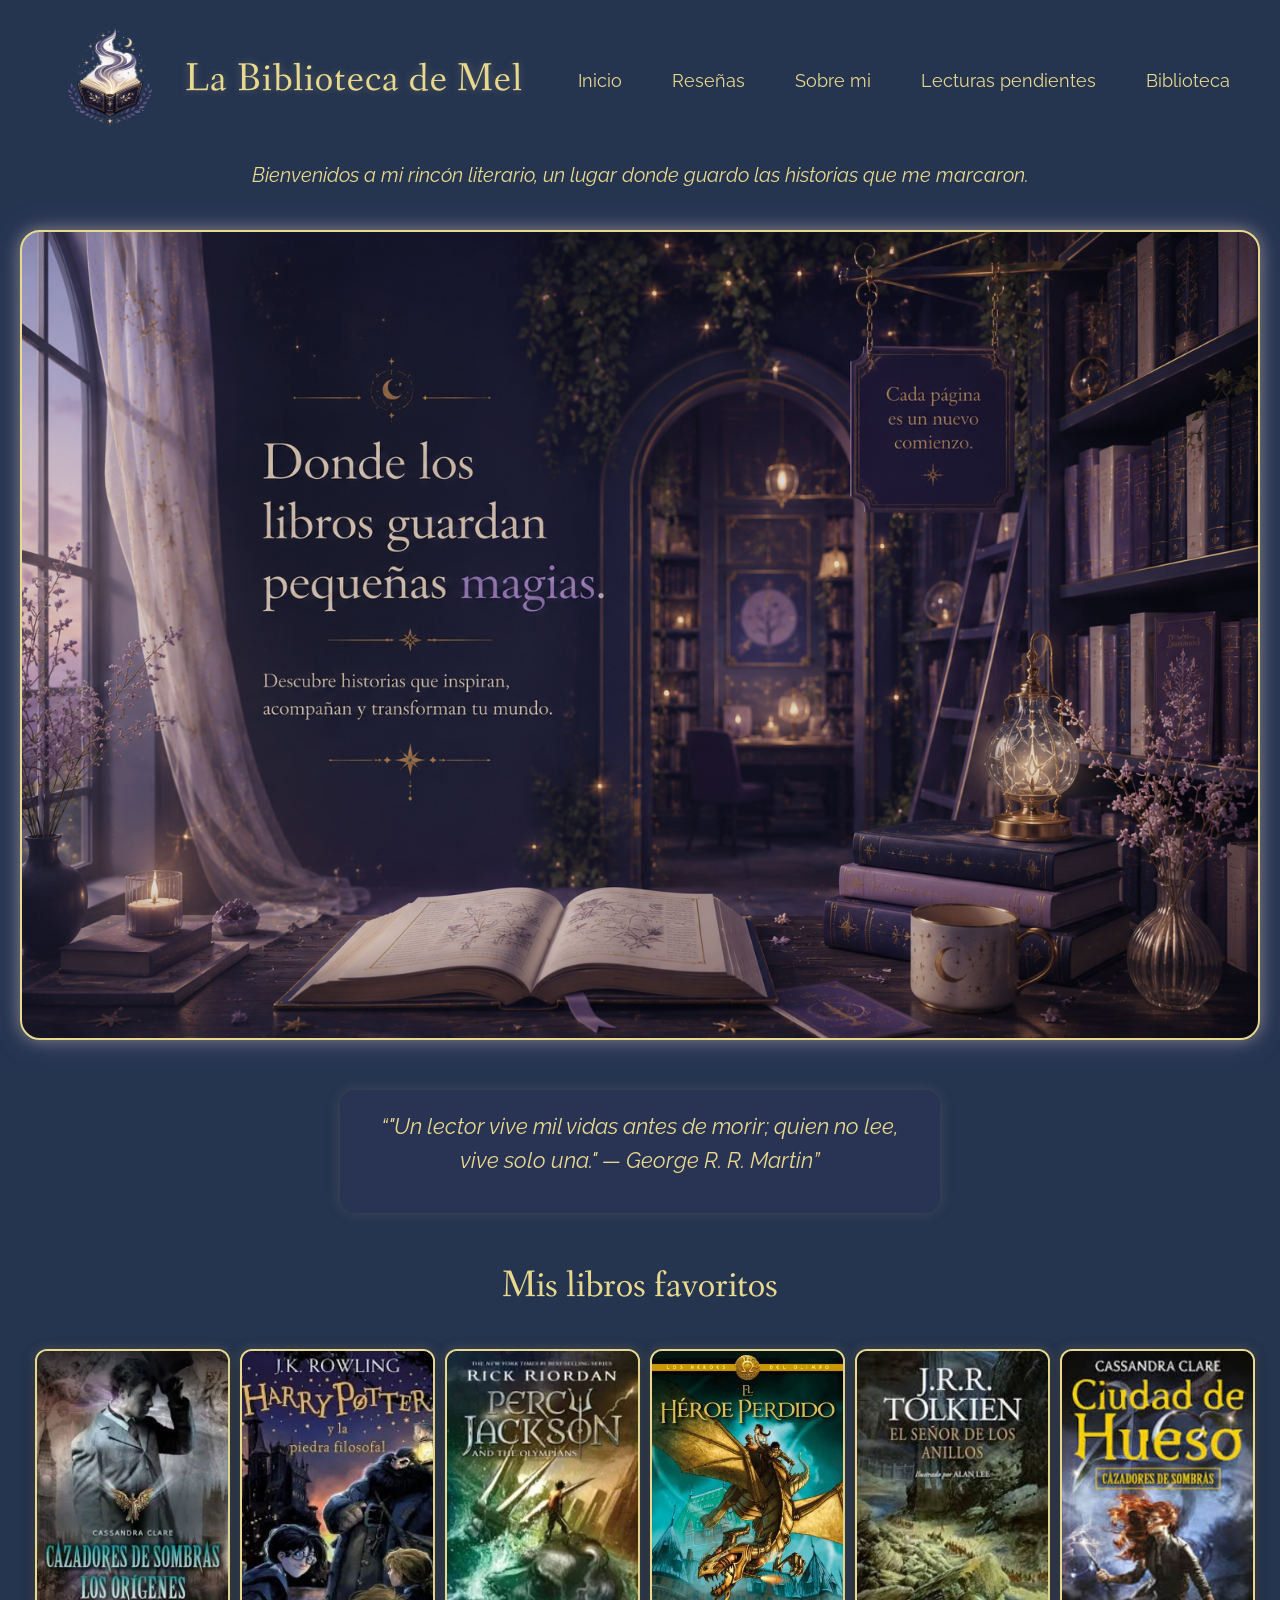
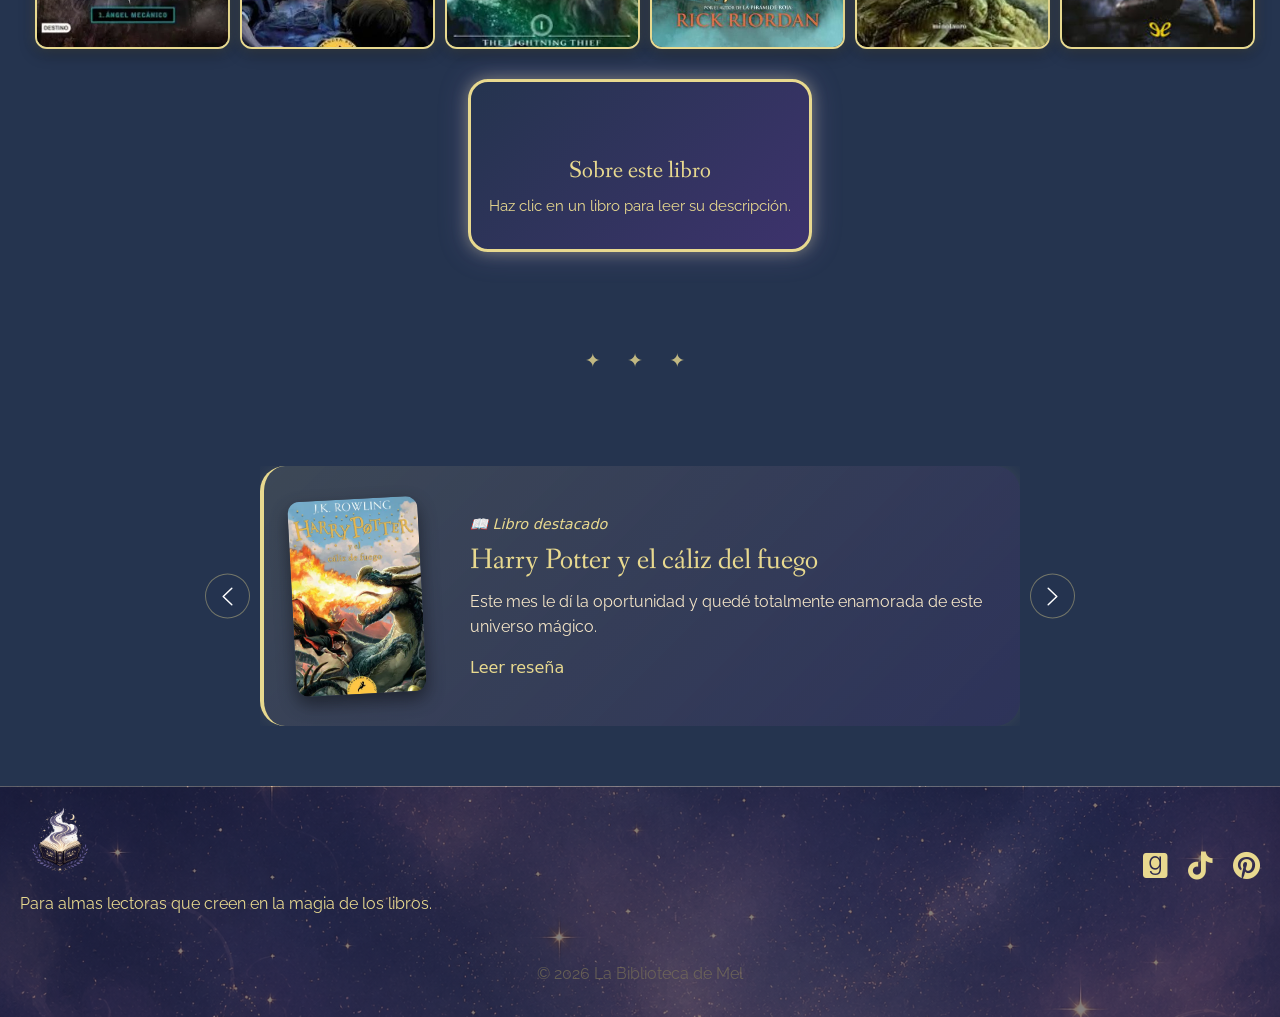
==== index.html @ 71448918 "Primer commit" ====
<!DOCTYPE html>
<html lang="es">      
<head>
    <meta charset="UTF-8">
    <meta name="viewport" content="width=device-width, initial-scale=1.0">
    <title>La Biblioteca de Mel</title>
    <link rel="preconnect" href="https://fonts.googleapis.com">
<link rel="preconnect" href="https://fonts.gstatic.com" crossorigin>
<link href="https://fonts.googleapis.com/css2?family=Alef:wght@400;700&family=Fanwood+Text:ital@0;1&family=Raleway:ital,wght@0,100..900;1,100..900&display=swap" rel="stylesheet">
<link rel="stylesheet" href="https://cdnjs.cloudflare.com/ajax/libs/font-awesome/6.5.1/css/all.min.css">
<link href="https://cdn.jsdelivr.net/npm/bootstrap@5.3.8/dist/css/bootstrap.min.css" rel="stylesheet">
<link rel="stylesheet" href="./css/styles.css">
</head>
<body>
    <header class="header"> 
       <a href="index.html" class="logo">
    <img src="./assents/logo7.png" alt="Logo">
    <h1>La Biblioteca de Mel</h1>
</a>
     </div>
<nav class="menu">
 <ul>
<li><a href="#">Inicio</a></li>
<li><a href="./pages/reseñas.html">Reseñas</a></li>
<li><a href="./pages/sobremi.html">Sobre mi</a></li>
<li><a href="./pages/lecturaspendientes.html">Lecturas pendientes</a></li>
<li><a href="./pages/biblioteca.html">Biblioteca</a></li>
 </ul>
</nav>
   </header>
   <main>
    <p class="bienvenida">
  Bienvenidos a mi rincón literario, un lugar donde guardo las historias que me marcaron.
</p>
<section class="hero">
  <div class="overlay"> </div>
</section>
<section class="frase-literaria">
    <p>
        “"Un lector vive mil vidas antes de morir; quien no lee, vive solo una."
— George R. R. Martin”
    </p>
</section>
 <section class="libros">
<h2>Mis libros favoritos</h2>
    <div class="galeria">
          <div class="item">
  <img src="./assents/1,1 (1).webp"
alt="Portada del libro Ángel mecánico de Cassandra Clare"
loading="lazy"
onclick="mostrarDescripcion(
'En el Londres victoriano, Tessa Gray descubre un mundo oculto lleno de cazadores de sombras, magia y peligros.',
'./pages/reseñas.html#resena-angel',
this
)">
          </div>
           <div class="item">
            <picture>     
  <img src="./assents/2 (4) (1).jpg"
alt="Portada del libro Harry Potter y la piedra filosofal de JK Rowling"
loading="lazy"
onclick="mostrarDescripcion(
'Harry Potter descubre que es un mago y comienza sus estudios en Hogwarts, donde vivirá aventuras, amistades y misterios mágicos.',
'./pages/reseñas.html#resena-harry',
this
)">
           </div>
  <div class="item">
  <img src="./assents/3 (3) (1).jpg"
alt="Portada del libro Percy Jackson y el ladrón del rayo de Rick Riordan"
loading="lazy"
onclick="mostrarDescripcion(
'Percy y sus amigos deben encontrar el Vellocino de Oro para salvar el Campamento Mestizo mientras enfrentan monstruos y desafíos.',
'./pages/reseñas.html#resena-percy',
this
)">
</div>
   <div class="item">
 <img src="./assents/4 (1).jpg"
alt="Portada del libro El héroe perdido de Rick Riordan"
loading="lazy"
onclick="mostrarDescripcion(
'Una nueva generación de semidioses debe unirse para detener el despertar de Gea.',
'./pages/reseñas.html#resena-heroes',
this
)">
</div>
 <div class="item">
  <img src="./assents/5 (1).jpg"
alt="Portada del libro El señor de los anillos"
loading="lazy"
onclick="mostrarDescripcion(
'Frodo Bolsón emprende un viaje épico para destruir el Anillo Único.',
'./pages/reseñas.html#resena-lotr',
this
)">
</div>
<div class="item">
 <img src="./assents/6 (1).jpg"
alt="Portada del libro Ciudad de hueso"
loading="lazy"
onclick="mostrarDescripcion(
'Clary Fray descubre el mundo de los cazadores de sombras.',
'./pages/reseñas.html#resena-cazadores',
this
)">
</div>
<div id="descripcion-libro" class="descripcion-libro">
    <h3>Sobre este libro</h3>
    <p id="texto-descripcion">
        Haz clic en un libro para leer su descripción.
    </p>
   <a id="boton-libro" href="#" class="btn-magico">
    ✨ Descubrir más
</a>
</div>
 </section>
 <div class="separador-favorito">
    ✦ ✦ ✦
</div>
<section class="destacados-mes">
  <div id="carouselDestacados" class="carousel slide" data-bs-ride="carousel">
    <div class="carousel-inner">
      <div class="carousel-item active">
        <div class="destacado-slide">
          <img src="./assents/delmes.webp" alt="Harry Potter y el cáliz del fuego">
          <div>
            <span>📖 Libro destacado</span>
            <h3>Harry Potter y el cáliz del fuego</h3>
            <p>
              Este mes le dí la oportunidad y quedé totalmente enamorada de este universo mágico.
            </p>
            <a href="./pages/reseñas.html#resena-harry" class="btn-favorito">
              Leer reseña
            </a>
          </div>
        </div>
      </div>
      <div class="carousel-item">
        <div class="destacado-slide">
          <img src="./assents/destacado.jpg" alt="Rick Riordan">
          <div>
            <span>✍️ Autor destacado</span>
            <h3>Rick Riordan</h3>
            <p>
              El autor que me hizo descubrir cuánto podía disfrutar perderme entre las paginas de un libro.
            </p>
          </div>
        </div>
      </div>
      <div class="carousel-item">
        <div class="destacado-slide destacado-cita">
          <div>
            <span>🌙 Cita destacada</span>
            <h3>“—Siempre hay que tener cuidado con los libros —dijo Tessa—, y con lo que contienen, porque las palabras tienen el poder de transformarnos.”</h3>
            <p>— Cassandra Clare</p>
          </div>
        </div>
      </div>
      <div class="carousel-item">
        <div class="destacado-slide">
          <img src="./assents/biblio27.webp" alt="El Principito">
          <div>
            <span>✨ Recomendación especial</span>
            <h3>El Principito</h3>
            <p>
             Cada vez que leas este libro vas a encontrar nuevos significados
            </p>
             <a href="./pages/reseñas.html#reseña" class="btn-favorito">
              Leer reseña
            </a>
          </div>
        </div>
      </div>
    </div>
    <button class="carousel-control-prev" type="button" data-bs-target="#carouselDestacados" data-bs-slide="prev">
      <span class="carousel-control-prev-icon"></span>
    </button>
    <button class="carousel-control-next" type="button" data-bs-target="#carouselDestacados" data-bs-slide="next">
      <span class="carousel-control-next-icon"></span>
    </button>
  </div>
</section>
   </main>
 <footer class="footer">
    <div class="footer-contenido">
        <div class="footer-logo">
            <img src="./assents/logo7.png" alt="Logo">
            <p>Para almas lectoras que creen en la magia de los libros.</p>
        </div>
        <div class="footer-redes">
             <div class="iconos">
            <a href="#">
        <i class="fa-brands fa-goodreads"></i>
    </a>
    <a href="#">
        <i class="fa-brands fa-tiktok"></i>
    </a>
    <a href="#">
        <i class="fa-brands fa-pinterest"></i>
    </a>
        </div>
        </div>
    </div>
    <div class="footer-copy">
        <p>© 2026 La Biblioteca de Mel</p>
    </div>
</footer>
<script>
function mostrarDescripcion(texto, link, elemento){

    document.getElementById("texto-descripcion").innerText = texto;

    const boton = document.getElementById("boton-libro");
    boton.href = link;
    boton.style.display = "inline-block";

    document.querySelectorAll(".item").forEach(item => {
        item.classList.remove("seleccionado");
    });

    elemento.parentElement.classList.add("seleccionado");
}
</script>
<script src="https://cdn.jsdelivr.net/npm/bootstrap@5.3.8/dist/js/bootstrap.bundle.min.js"></script>
</body>
</html>
---- css/styles.css ----
*{
    margin:0;
    padding:0;
    box-sizing:border-box;
}

.galeria {
  display: flex;
  flex-wrap:wrap;
  gap: 20px;
  justify-content: center;
  margin-top: 40px;
}
.item {
  width: 185px;
  text-align: center;
}
.item img {
  position:relative;
  z-index:1;
    width:150px;
    height:230px;
    object-fit:cover;
  border-radius: 10px;
  transition:0.3s;
}
.item img:hover {
   transform:scale(1.05) translateY(-8px);
    box-shadow:0 8px 20px rgba(0,0,0,0.5);
}

.item p {
  margin-top: 10px;
}

h1,h2,h3 {
  font-family: "Fanwood Text", serif;
  font-weight: 500;
  font-style: normal;
  color: #E8D98F;
}

ul {
 font-family: "Raleway", sans-serif;
  font-optical-sizing: auto;
  list-style: none;
 }
 p {
  font-family: "Raleway", sans-serif;
  font-optical-sizing: auto;
  color: #E8D98F;
 }
 a {
  text-decoration: none;
  color: #E8D98F;
  }
body {
    background-color:#25344F ;
    animation:fondo 1s ease;
    }
    @keyframes fondo{
    from{
    opacity:0;
    }
    to{
    opacity:1;
    }
}
.header {
    padding: 20px 50px;
    display: flex;
    justify-content: space-between;
    align-items: center;
}
.header h1{
    margin: 0;
     letter-spacing:1px;
    transition:0.3s;
    text-shadow:0 0 10px rgba(221,210,151,0.3);
    animation:aparecer 1s ease;
}
.header h1:hover{
    transform:scale(1.03);
    color:#f5e6b3;
}
@keyframes aparecer{ 
from {
        opacity:0;
        transform:translateY(-20px);
    }
    to {
     opacity:1;
     transform:translateY(0);
    }
     }
nav a {
    text-decoration: none;
    margin-left: 20px;
}

.header h1{
    margin:0;
}
.menu ul {
    display:flex;
    gap:30px;
    margin:0;
    padding:0;
    list-style:none;
}
.menu a{
    text-decoration:none;
   color:#E8D98F;
    font-size:18px;
    transition:0.3s;
    position:relative;
}
.menu a:hover{
    color:#f5e6b3;
}

.menu a:after{
    content:"";
    position:absolute;
    left:0;
    bottom:-5px;
    width:0;
    height:2px;
    background:#E8D98F;
    transition:0.3s;
}
.menu a:hover:after {
    width:100%;
}

.menu{
    margin-left:auto;
}
.logo{
    display:flex;
    align-items:center;
    gap:15px;
    text-decoration:none;
}
.titulo-logo{
    text-decoration:none;
}

.titulo-logo h1{
    color:#E8D98F;
    transition:0.3s;
}

.titulo-logo:hover h1{
    color:#f5e6b3;
    text-shadow:0 0 10px rgba(221,210,151,0.5);
}
.logo img{
    transition:0.3s;
    animation:flotar 3s ease-in-out infinite;
    width: 120px;
    height:120px;
    object-fit:cover;
}
.logo img:hover{
    transform:scale(1.08);
    filter:drop-shadow(0 0 15px rgba(221,210,151,0.8));
}
@keyframes flotar{
    0%{
        transform:translateY(0);
    }
    50%{
        transform:translateY(-6px);
    }
    100%{
        transform:translateY(0);
    }
}
h3 {
      font-size: 2rem;
  position:relative;
  z-index:2;
  color:#E8D98F;
  margin-top: 60px;
  margin-bottom:20px;
  text-align:center;
  transition:0.3s;
  animation:titulo 1s ease;
}
h3:hover {
  transform:translateY(-5px);
   text-shadow:0 0 15px rgba(221,210,151,0.8);
}

@keyframes titulo{
  from{
    opacity:0;
    transform:translateY(30px);
    }
    to {
    opacity:1;
    transform:translateY(0);
    }
    }
    .bienvenida {
    text-align:center;
    color:#E8D98F;
    font-size:20px;
    margin-bottom:40px;
    font-style:italic;
}
.footer{
    border-top:1px solid rgba(221,210,151,0.3);
    background-color:#1b2740;
    margin-top:60px;
    background-image: url(../assents/fondofooter2.png);
    background-size: cover;
    background-position: center;
    background-repeat: no-repeat;
    padding:15px 20px;
    position: relative;
    color:#E8D98F;
}
.footer-contenido{
    display:flex;
    justify-content:space-between;
    flex-wrap:wrap;
    gap:40px;
    position: relative;
    z-index: 2;
}

.footer-logo img{
    width:80px;
    margin-bottom:10px;
}
.footer-redes{
  display:flex;
  gap:20px;
  align-items:center;
  justify-content:center;
}

.footer a{
    color:#E8D98F;
    text-decoration:none;
    transition:0.3s;
}

.footer a:hover{
  text-shadow:0 0 10px rgba(221,210,151,0.8);
  color:#f5e6b3;
}

.footer-copy{
    text-align:center;
    margin-top:30px;
    opacity:0.7;
}
.footer-redes a{
    color:#E8D98F;
    font-size:28px;
    transition:0.3s;
}

.footer-redes a:hover{
    color:#f5e6b3;
    transform:translateY(-5px);
    text-shadow:0 0 10px rgba(221,210,151,0.8);
}
.iconos{
    display:flex;
    gap:20px;
}

.iconos a{
    color:#E8D98F;
    font-size:28px;
    transition:0.3s;
}

.iconos a:hover{
    color:#f5e6b3;
    transform:translateY(-5px);
}
.footer::before{
    content:"";
    position:absolute;
    inset:0;
    background:rgba(12,10,35,0.5);
    z-index:1;
}
.hero{
    height: 90vh;
    background-image: url("../assents/fotoprincipal.png");
    background-size: cover;
    background-position: center;
    background-repeat: no-repeat;
    display: flex;
    align-items: center;
    padding-left: 85px;
    position: relative;
    overflow: hidden;
}
.hero::before{
    content: "";
    position: absolute;
    inset: 0;
    background: rgba(12, 10, 35, 0.12);
}

.overlay{
    position: relative;
    z-index: 2;
    max-width: 600px;
}

.hero h1{
    font-size: 3.2rem;
    color: #F5E6C8;
    font-family: "Fanwood Text", serif;
    line-height: 1.1;
}

.hero p{
    margin-top: 20px;
    font-size: 1.2rem;
    color: #d8c8ff;
    font-family: "Raleway", sans-serif;
}
.libros h2{
    text-align:center;
    font-size:2.4rem;
    color:#E8D98F;
    font-family:"Fanwood Text", serif;
    margin-top:40px;
    margin-bottom:25px;
    animation:tituloFavoritos 1s ease;
    transition:0.3s;
}

.libros h2:hover{ 
    transform:translateY(-5px);
    text-shadow:
        0 0 10px rgba(232,217,143,0.6),
        0 0 20px rgba(183,156,237,0.3);
}

@keyframes tituloFavoritos{
    from{
        opacity:0;
        transform:translateY(25px);
    }

    to{
        opacity:1;
        transform:translateY(0);
    }
}

.item img{
    width:195px;
    height:300px;
    object-fit:cover;
    border-radius:12px;
    border:2px solid #E8D98F;
    box-shadow:
        0 4px 15px rgba(0,0,0,0.4),
        0 0 12px rgba(221,210,151,0.25);
    transition:0.3s;
}
.hero{
    border: 2px solid #E8D98F;
    border-radius: 20px;
    box-shadow:
        0 0 15px rgba(221,210,151,0.4),
        0 0 30px rgba(183,156,237,0.3);
    margin: 20px;
    overflow: hidden;
}
.descripcion-libro{
    max-width: 410px;
     margin:10px auto 25px;
    padding: 15px 18px;
    background: linear-gradient(
        135deg,
        rgba(37,52,79,0.95),
        rgba(62,50,110,0.95)
    );
    border: 3px solid #E8D98F;
    border-radius: 20px;
    color: #F5E6C8;
    font-size:0.95rem;
    line-height: 1.6;
    text-align: center;
    box-shadow:
        0 0 15px rgba(221,210,151,0.4),
        0 0 30px rgba(183,156,237,0.25);
    transition: all 0.3s ease;
       animation: aparecerDescripcion 0.4s ease;
}
@keyframes aparecerDescripcion{
    from{
        opacity:0;
        transform:translateY(15px);
    }
    to{
        opacity:1;
        transform:translateY(0);
    }
}
.btn-libro{
    display: none;

    margin-top:20px;
    padding:12px 25px;
    background:#E8D98F;
    color:#25344F;
    text-decoration:none;
    font-weight:bold;
    border-radius:10px;
    transition:0.3s;
}

.btn-libro:hover{
    background:#f5e6b3;
}
.btn-magico{
       display:none;
    margin-top:15px;
    padding:8px 18px;
    font-size:0.9rem;
    border-radius:20px;
    background:linear-gradient(
        135deg,
        #E8D98F,
        #F5E6C8
    );
    color:#25344F;
    text-decoration:none;
    transition:.3s;
}

.btn-magico:hover{
    transform:translateY(-3px);
    box-shadow:
        0 0 15px rgba(221,210,151,0.6),
        0 0 25px rgba(183,156,237,0.3);
}
.frase-literaria{
    max-width: 600px;
    margin: 50px auto;
    padding: 20px;
    text-align: center;
    font-family: "Fanwood Text", serif;
    font-size: 1.4rem;
    font-style: italic;
    color: #F5E6C8;
    background: rgba(62,50,110,0.15);
    border-radius: 15px;
    box-shadow:
        0 0 15px rgba(221,210,151,0.15);
}
.descripcion-libro.animar{
    animation: abrirLibro 0.5s ease;
}

@keyframes abrirLibro{
    from{
        opacity:0;
        transform:scaleY(0.7);
    }
    to{
        opacity:1;
        transform:scaleY(1);
    }
}
.item.seleccionado img{
      border: 2px solid #DDD297;
    box-shadow:
        0 0 20px rgba(221,210,151,0.8),
        0 0 40px rgba(183,156,237,0.6);
    transform: translateY(-8px) scale(1.05);
}
.sobre-mi{
    padding: 15px 10% 45px;
}

.sobre-contenido{
    display:flex;
    align-items:center;
    justify-content:center;
    gap:30px;
    max-width:1100px;
    margin:auto;
    padding:20px;
    flex-wrap:wrap;
}

.sobre-imagen img{
    width:350px;
    max-width:100%;
    border-radius:20px;
    border:2px solid rgba(221,210,151,0.4);
    box-shadow:
        0 0 15px rgba(221,210,151,0.25),
        0 0 30px rgba(183,156,237,0.15);
}

.sobre-texto{
    max-width:550px;
}
.sobre-texto p{
    font-size:1.1rem;
    line-height:1.7;
    margin-bottom:12px;
}

.timeline{
    max-width:1000px;
    margin:35px auto;
    padding:10px 20px;
}

.timeline h3{
    text-align:center;
    margin-bottom:25px;
}

.timeline-contenedor{
   max-width: 880px;
    margin: 25px auto;
    display:grid;
    grid-template-columns:repeat(3, 1fr);
    gap:18px;
}

.timeline-contenedor .evento{
    padding:20px;
    margin:0;
    text-align:center;
    border-radius:18px;
    background:linear-gradient(
        135deg,
        rgba(37,52,79,0.95),
        rgba(62,50,110,0.9)
    );
    border:1px solid rgba(221,210,151,0.35);
    box-shadow:0 0 15px rgba(221,210,151,0.15);
    transition:0.3s;
}

.timeline-contenedor .evento:hover{
    transform:translateY(-5px);
}

.timeline-contenedor .evento h4{
    color:#E8D98F;
    font-size:1.1rem;
    margin-bottom:6px;
}

.timeline-contenedor .evento p{
    color:#F5E6C8;
    line-height:1.4;
    margin:0;
   font-size: 0.95rem;
}
.puente-sobre-mi{
    text-align:center;
    max-width:700px;
    margin:25px auto 35px;
}

.puente-sobre-mi p{
    margin:18px 2px 0;
    font-family:"Raleway", sans-serif;
    font-size:1.1rem;
    line-height:1.6;
    color:rgba(245,230,200,0.9);
}

.brillos{
  margin: 0 auto;
  display:block;
    text-align:center;
    color:#E8D98F;
    font-size:1rem;
    letter-spacing:8px;
    text-shadow:
        0 0 8px rgba(221,210,151,0.6),
        0 0 15px rgba(183,156,237,0.3);
}
.sobre-texto h2{
    font-size:3.0rem;
    margin-bottom:25px;
    animation:aparecerTitulo 1s ease;
    text-shadow:
        0 0 8px rgba(221,210,151,0.25);
}
.sobre-texto h2::after{
    content:"";
    position:absolute;
    left:0;
    bottom:-8px;
    width:0;
    height:2px;
    background:#E8D98F;
    animation:subrayado 1.2s forwards;
}
.sobre-texto h2{
    transition:0.3s;
}

.sobre-texto h2:hover{
    text-shadow:
        0 0 10px rgba(221,210,151,0.6),
        0 0 20px rgba(183,156,237,0.3);

    transform:translateY(-2px);
}
.sobre-imagen{
    position:relative;
}

.sobre-imagen::before{
    content:"✦";
    position:absolute;
    top:-15px;
    right:-10px;
    color:#E8D98F;
    font-size:2rem;
    text-shadow:0 0 12px rgba(221,210,151,0.7);
}
.pendientes{
      padding: 15px 8% 40px;
    text-align:center;
}

.pendientes h2{
    font-size:3rem;
    margin-bottom:10px;
}

.intro-pendientes{
    margin-bottom:35px;
}

.pendientes-grid{
    display:flex;
    flex-wrap:wrap;
    justify-content:center;
    gap:20px;
    max-width:1100px;
    margin:auto;
}

.pendiente-card{
    width:150px;
    text-align:center;
    transition:0.3s;
}
.pendiente-card:hover{
    transform:translateY(-8px);
}

.pendiente-card img{
    cursor:pointer;
    width:130px;
    height:195px;
    object-fit:cover;
    border-radius:12px;
    border:2px solid rgba(221,210,151,0.6);
    box-shadow:
        0 6px 18px rgba(0,0,0,0.45),
        0 0 12px rgba(221,210,151,0.25);
    transition:0.3s;
}

.pendiente-card:hover img{
  transform:translateY(-8px) scale(1.03);

    box-shadow:
        0 10px 25px rgba(0,0,0,0.6),
        0 0 20px rgba(221,210,151,0.45);
}

.pendiente-card h3{
    font-size:1.05rem;
    margin-top:12px;
    margin-bottom:4px;
}

.pendiente-card p{
    font-size:0.9rem;
    opacity:0.85;
    margin:0;
}
.titulo-pendientes{
    font-family:"Fanwood Text", serif;
    font-size:3.3rem;
    color:#E8D98F;
    text-align:center;
}

.titulo-pendientes{
    animation:destello 2.5s ease-in-out infinite;
}

@keyframes destello{
    0%,100%{
        letter-spacing:0;
    }
    50%{
        letter-spacing:2px;
    }
}
.btn-sinopsis{
    opacity:0;
    transition:0.3s;
}

.pendiente-card:hover .btn-sinopsis{
    opacity:1;
}

.modal-sinopsis{
    display:none;
    position:fixed;
    inset:0;
    background:rgba(12,10,35,0.75);
    z-index:999;
    align-items:center;
    justify-content:center;
}

.contenido-sinopsis{
    width:90%;
    max-width:350px;
    padding:18px 22px;
    border-radius:18px;
    background:linear-gradient(
        135deg,
        rgba(37,52,79,0.98),
        rgba(62,50,110,0.95)
    );
    border:1px solid rgba(221,210,151,0.4);
    color:#F5E6C8;
    box-shadow:
        0 0 20px rgba(221,210,151,0.2);
    text-align:center;
    position: relative;
}

.cerrar-sinopsis{
    position:absolute;
    top:8px;
    right:10px;
    width:35px;
    height:35px;
    display:flex;
    align-items:center;
    justify-content:center;
    border:none;
    border-radius:50%;
    background:rgba(221,210,151,0.12);
    color:#E8D98F;
    font-size:1.5rem;
    cursor:pointer;
    z-index:1000; 
}
.pendiente-card img{
    cursor:pointer;
}
.contenido-sinopsis h3{
        margin-top:0;
    margin-bottom:10px;
    padding-top:20px;
    color: #E8D98F;
}

.contenido-sinopsis p{
    margin:0;
    font-size:0.95rem;
    line-height:1.6;
}
.cerrar-sinopsis:hover{
    background:rgba(221,210,151,0.25);
    box-shadow:
        0 0 10px rgba(221,210,151,0.3);
}
.contenido-sinopsis{
    animation: aparecerModal .25s ease;
}

@keyframes aparecerModal{
    from{
        opacity:0;
        transform:scale(.95);
    }

    to{
        opacity:1;
        transform:scale(1);
    }
}
.biblioteca{
    padding: 25px 8% 50px;
    
}

.titulo-biblioteca{
    text-align:center;
    font-size:3rem;
    color:#E8D98F;
    font-family:"Fanwood Text", serif;
    margin-bottom: 15px;
}

.intro-biblioteca{
    text-align:center;
    margin-bottom:45px;
    color:#F5E6C8;
    max-width:650px;
    margin:0 auto 15px;
    color:#F5E6C8;
    line-height:1.6;
}

.genero-biblioteca{
    margin-bottom:45px;
}

.genero-biblioteca h3{
    text-align:left;
    font-size:2rem;
    margin-bottom:20px;
    color:#E8D98F;
}

.biblioteca-grid{
    display:flex;
    flex-wrap:wrap;
    gap:22px;
}

.libro-biblioteca{
    width:130px;
    text-align:center;
  
}

.libro-biblioteca img{
    width:130px;
    height:195px;
    object-fit:cover;
    border-radius:12px;
    border:2px solid rgba(221,210,151,0.5);
    transition:.3s;
    margin-bottom:12px;
}

.libro-biblioteca img:hover{
    transform:translateY(-7px);
    box-shadow:0 0 20px rgba(221,210,151,0.35);
}

.libro-biblioteca h4{
    margin:0 0 8px 0;
    font-size:1rem;
    line-height:1.3;
    color:#E8D98F;
}

.libro-biblioteca p{
    margin:0;
    font-size:.85rem;
    line-height:1.4;
    color:#F5E6C8;
    opacity:.85;
}
.descripcion-genero{
    margin-bottom:25px;
    color:rgba(245,230,200,0.75);
    font-style:italic;
}
.genero-biblioteca{
    margin-bottom:65px;
}

.genero-biblioteca h3{
    margin-bottom:8px;
}
.titulo-biblioteca{
    text-align:center;
    font-size:3rem;
    color:#DDD297;
    font-family:"Fanwood Text", serif;

    animation: brillo 3s ease-in-out infinite;
}

@keyframes brillo{
    0%,100%{
        text-shadow:
            0 0 8px rgba(221,210,151,0.3);
    }

    50%{
        text-shadow:
            0 0 12px rgba(221,210,151,0.7),
            0 0 25px rgba(183,156,237,0.4);
    }
}
.estadisticas-biblioteca{
    text-align:center;
    color:rgba(245,230,200,0.8);
    margin-bottom:45px;
    font-style:italic;
}
.resenas{
    padding:30px 8% 60px;
    text-align:center;
}

.titulo-resenas{
    font-size:3rem;
    color:#E8D98F;
    font-family:"Fanwood Text", serif;
}

.intro-resenas{
    max-width:650px;
    margin:0 auto 40px;
    color:#F5E6C8;
}

.resenas-grid{
    display:grid;
    grid-template-columns:repeat(auto-fit, minmax(230px, 1fr));
    gap:20px;
}

.resena-card{
    background:linear-gradient(
        135deg,
        rgba(37,52,79,0.95),
        rgba(62,50,110,0.9)
    );
    border:1px solid rgba(221,210,151,0.35);
    border-radius:18px;
    padding:12px;
    box-shadow:0 0 18px rgba(221,210,151,0.15);
    transition:0.3s;
    max-width:220px;
    margin:auto;
    height: 100%;
}

.resena-card:hover{
    transform:translateY(-7px);
    box-shadow:
        0 0 20px rgba(221,210,151,0.35),
        0 0 30px rgba(183,156,237,0.2);
}

.resena-card img{
    width:115px;
    height:170px;
    object-fit:cover;
    border-radius:12px;
    border:2px solid rgba(221,210,151,0.5);
    margin-bottom:12px;
}

.resena-card h3{
    font-size:1.1rem;
    margin-bottom:8px;
    min-height: 48px;
    display: flex;
    align-items: center;
    justify-content: center;
    margin: 6px 0 3px;
}

.estrellas{
    color:#e2c41b;
    margin-bottom:8px;
    font-size: 1.2rem;
}

.tags-resena{
    display:flex;
    flex-wrap:wrap;
    justify-content:center;
    gap:6px;
    margin-bottom:8px;
}

.tags-resena span{
    font-size:0.7rem;
    padding:3px 7px;
    border-radius:20px;
    background:rgba(221,210,151,0.15);
    color:#F5E6C8;
}
.frase-resena{
    font-style:italic;
    line-height:1.4;
    color:#F5E6C8;
    font-size: 0.85rem;
    min-height: 60px;
    margin: 8px 0;
}
.ver-mas{
    display:inline-block;
    margin-top:10px;
    padding:6px 14px;
    background:rgba(221,210,151,0.08);
    border:1px solid rgba(221,210,151,0.35);
    border-radius:20px;
    color:#E8D98F;
    text-decoration:none;
    font-size:0.8rem;
    font-weight:600;
    transition:.3s;
}
.ver-mas:hover{
    background:rgba(221,210,151,0.15);
    transform:translateY(-2px);
    box-shadow:
        0 0 12px rgba(221,210,151,0.25);
}
.libro-biblioteca{
    position:relative;
}

.tiene-resena::after{
    content:"✍️";
    position:absolute;
    top:5px;
    right:5px;
    width:28px;
    height:28px;
    display:flex;
    align-items:center;
    justify-content:center;
    background:rgba(37,52,79,0.9);
    border-radius:50%;
    font-size:0.9rem;
    box-shadow:
        0 0 10px rgba(221,210,151,0.25);
}
.leyenda-biblioteca{
    text-align:center;
    color:rgba(245,230,200,0.8);
    font-size:0.9rem;
    margin-bottom:30px;
}
.modal-resena{
    display:none;
    position:fixed;
    inset:0;
    background:rgba(12,10,35,0.75);
    z-index:999;
    align-items:center;
    justify-content:center;
}
.contenido-resena{
    position:relative;
    width:90%;
    max-width:430px;
    padding:25px;
    border-radius:20px;
    background:linear-gradient(135deg, #25344F, #3e326e);
    border:1px solid rgba(221,210,151,0.4);
    color:#F5E6C8;
    text-align:center;
}
.cerrar-resena{
    position:absolute;
    top:8px;
    right:10px;
    width:32px;
    height:32px;
    border:none;
    border-radius:50%;
    background:rgba(221,210,151,0.12);
    color:#E8D98F;
    cursor:pointer;
}
.titulo-resenas{
    position:relative;
    text-align:center;
    font-size:3rem;
    color:#E8D98F;
    margin-bottom:35px;
}

.titulo-resenas::after{
    content:"";
    position:absolute;
    left:50%;
    transform:translateX(-50%);
    bottom:-12px;
    width:80px;
    height:2px;
    background:#E8D98F;
    border-radius:10px;
}
.entre-lectores{
    max-width:420px;
    margin:40px auto 25px;
    padding:20px;
    text-align:center;
    border-radius:20px;
    border:1px solid rgba(221,210,151,0.35);
    background:linear-gradient(
        135deg,
        rgba(37,52,79,0.95),
        rgba(62,50,110,0.9)
    );

    box-shadow:
        0 0 20px rgba(221,210,151,0.15);
}

.entre-lectores h2{
    font-family:"Fanwood Text", serif;
    color:#E8D98F;
    font-size:2.2rem;
    margin-bottom:14px;
}

.entre-lectores p{
    color:#F5E6C8;
    line-height:1.3;
    margin-bottom:30px;
}

.form-lectores{
    display:flex;
    flex-direction:column;
    gap:14px;
}

.form-lectores input,
.form-lectores textarea{
    width:100%;
    padding:13px 15px;
    border-radius:14px;
    border:1px solid rgba(221,210,151,0.35);
    background:rgba(12,10,35,0.45);
    color:#F5E6C8;
    font-family:"Raleway", sans-serif;
}

.form-lectores textarea{
    min-height:90px;
    resize:none;
}

.form-lectores input::placeholder,
.form-lectores textarea::placeholder{
    color:rgba(245,230,200,0.6);
}

.form-lectores button{
    align-self:center;
    padding:9px 20px;
    border:none;
    border-radius:25px;
    background:#E8D98F;
    color:#25344F;
    cursor:pointer;
    transition:0.3s;
}
.form-lectores button:hover{
    transform:translateY(-3px);
    box-shadow:0 0 15px rgba(232,217,143,0.4);
}
.separador-magico{
    text-align:center;
    color:#E8D98F;
    font-size:1.2rem;
    letter-spacing:10px;
    margin:60px 0 40px;
    opacity:.8;
}
.nota-lectores{
    margin-top:12px;
    font-size:0.8rem;
    color:rgba(245,230,200,0.65);
    font-style:italic;
}
.favorito-mes{
    max-width:750px;
    margin:90px auto 60px;
    padding:0;

    background:transparent;
    border:none;
    box-shadow:none;
}

.favorito-contenido{
    display:flex;
    align-items:center;
    justify-content:center;
    gap:30px;

    padding:25px;

    border-radius:25px;

    background:linear-gradient(
        135deg,
        rgba(232,217,143,0.12),
        rgba(62,50,110,0.35)
    );

    border-left:4px solid #E8D98F;

    box-shadow:
        0 0 18px rgba(232,217,143,0.12);
}

.favorito-mes h3{
    text-align:center;
    font-size:2.1rem;
    margin-bottom:25px;
    margin:0 0 25px;
}


.favorito-contenido img{
    width:120px;
    height:180px;
    object-fit:cover;
    border-radius:10px;

    transform:rotate(-3deg);

    box-shadow:
        0 8px 18px rgba(0,0,0,0.45);
}

.favorito-texto{
    max-width:380px;
    text-align:left;
}

.favorito-texto h4{
    color:#E8D98F;
    font-size:1.4rem;
    margin-bottom:10px;
}

.favorito-texto p{
    color:#F5E6C8;
    line-height:1.6;
}
.separador-favorito{
    text-align:center;
    color:#E8D98F;
    font-size:1.2rem;
    letter-spacing:10px;
    margin:70px 0 50px;
    opacity:0.8;
}
.descripcion-libro h3{
    font-size:1.5rem;
    margin-bottom:8px;
}
.favorito-contenido img:hover{
    transform:rotate(-3deg) scale(1.05);
}
.favorito-contenido{
    display:grid;
    grid-template-columns:
        180px 1fr;
    gap:25px;
    align-items:center;
}


@media (max-width: 1024px){

  .header{
    padding:20px 25px;
    flex-direction:column;
    gap:15px;
    text-align:center;
  }

  .menu{
    margin-left:0;
  }

  .menu ul{
    flex-wrap:wrap;
    justify-content:center;
    gap:15px;
  }

  .hero{
    height:60vh;
    padding-left:0;
    margin:15px;
    background-position:center;
  }

  .galeria,
  .pendientes-grid,
  .biblioteca-grid{
    justify-content:center;
  }

  .timeline-contenedor{
    grid-template-columns:repeat(2, 1fr);
  }

  .favorito-contenido{
    flex-direction:column;
    text-align:center;
  }

  .favorito-texto{
    text-align:center;
  }
}

@media (max-width: 768px){

  body{
    overflow-x:hidden;
  }

  .logo{
    flex-direction:column;
    gap:5px;
  }

  .logo img{
    width:80px;
    height:80px;
  }

  .logo h1{
    font-size:2rem;
  }

  .menu ul{
    flex-direction:column;
    gap:10px;
  }

  .menu a{
    font-size:1rem;
  }

  .bienvenida{
    font-size:1rem;
    padding:0 20px;
    margin-bottom:20px;
  }

  .hero{
    height:45vh;
    border-radius:15px;
  }

  .frase-literaria{
    width:90%;
    font-size:1.1rem;
    padding:15px;
    margin:35px auto;
  }

  .libros h2,
  .titulo-pendientes,
  .titulo-biblioteca,
  .titulo-resenas,
  .favorito-mes h3{
    font-size:2.1rem;
  }

  .galeria{
    gap:15px;
    margin-top:25px;
  }

  .item{
    width:130px;
  }

  .item img{
    width:120px;
    height:180px;
  }

  .descripcion-libro{
    width:90%;
    max-width:420px;
    padding:15px;
    font-size:0.95rem;
  }

  .btn-magico{
    padding:8px 16px;
    font-size:0.85rem;
  }

  .favorito-mes{
    width:90%;
    margin:55px auto 40px;
    padding:18px;
  }

  .favorito-contenido img{
    width:120px;
    height:180px;
  }

  .sobre-contenido{
    flex-direction:column;
    text-align:center;
  }

  .sobre-imagen img{
    width:280px;
  }

  .timeline-contenedor{
    grid-template-columns:1fr;
  }

  .pendiente-card,
  .libro-biblioteca{
    width:120px;
  }

  .pendiente-card img,
  .libro-biblioteca img{
    width:110px;
    height:165px;
  }

  .resenas-grid{
    grid-template-columns:1fr;
    justify-items:center;
  }

  .resena-card{
    max-width:260px;
  }

  .entre-lectores{
    width:90%;
    max-width:390px;
  }

  .footer-contenido{
    flex-direction:column;
    align-items:center;
    text-align:center;
  }
}

@media (max-width: 480px){

  .header{
    padding:12px;
  }

  .logo h1{
    font-size:1.6rem;
  }

  .menu a{
    font-size:0.9rem;
  }

  .hero{
    height:35vh;
    margin:10px;
  }

  .libros h2,
  .titulo-pendientes,
  .titulo-biblioteca,
  .titulo-resenas,
  .favorito-mes h3{
    font-size:1.8rem;
  }

  .item{
    width:110px;
  }

  .item img{
    width:100px;
    height:155px;
  }

  .pendiente-card,
  .libro-biblioteca{
    width:105px;
  }

  .pendiente-card img,
  .libro-biblioteca img{
    width:95px;
    height:145px;
  }

  .pendiente-card h3,
  .libro-biblioteca h4{
    font-size:0.85rem;
  }

  .pendiente-card p,
  .libro-biblioteca p{
    font-size:0.75rem;
  }

  .descripcion-libro{
    font-size:0.9rem;
  }

  .favorito-contenido img{
    width:105px;
    height:160px;
  }

  .resena-card{
    max-width:230px;
  }

  .resena-card img{
    width:100px;
    height:150px;
  }
}
a:focus-visible,
button:focus-visible,
input:focus-visible,
textarea:focus-visible{
    outline:2px solid #E8D98F;
    outline-offset:4px;
    box-shadow:0 0 12px rgba(232,217,143,0.4);
}

a:active,
button:active{
    transform:scale(0.97);
}


.form-lectores input:hover,
.form-lectores textarea:hover{
    border-color:#E8D98F;
    box-shadow:0 0 8px rgba(232,217,143,0.18);
}

.form-lectores input:focus-visible,
.form-lectores textarea:focus-visible{
    border-color:#E8D98F;
    outline:none;
    box-shadow:0 0 0 3px rgba(232,217,143,0.25);
}

.resena-card:last-child{
    margin-bottom:0;
}

.tags-resena span:nth-child(odd){
    background:rgba(232,217,143,0.18);
}

.tags-resena span:nth-child(even){
    background:rgba(183,156,237,0.16);
}
.destacados-mes{
    max-width:760px;
    margin:90px auto 60px;
}

.destacado-slide{
    min-height:260px;
    padding:28px;

    display:grid;
    grid-template-columns:150px 1fr;
    gap:28px;
    align-items:center;

    border-radius:25px;
    border-left:4px solid #E8D98F;

    background:linear-gradient(
        135deg,
        rgba(232,217,143,0.12),
        rgba(62,50,110,0.35)
    );

    box-shadow:0 0 18px rgba(232,217,143,0.12);
}

.destacado-slide img{
    width:130px;
    height:195px;
    object-fit:cover;
    border-radius:12px;

    box-shadow:0 8px 18px rgba(0,0,0,0.45);
    transform:rotate(-3deg);
}

.destacado-slide span{
    color:#E8D98F;
    font-size:0.9rem;
    font-style:italic;
}

.destacado-slide h3{
    margin:8px 0 10px;
    color:#E8D98F;
    font-size:1.8rem;
    text-align:left;
}

.destacado-slide p{
    color:#F5E6C8;
    line-height:1.6;
}

.destacado-cita{
    grid-template-columns:1fr;
    text-align:center;
}

.destacado-cita h3{
    text-align:center;
     font-size:1.4rem;
    line-height:1.4;
}

.destacados-mes .carousel-control-prev,
.destacados-mes .carousel-control-next{
    z-index:50;
    width:45px;
    height:45px;
    top:50%;
    transform:translateY(-50%);
    opacity:1;
    background:rgba(37,52,79,0.9);
    border:1px solid rgba(232,217,143,0.4);
    border-radius:50%;
}

@media(max-width:768px){
    .destacados-mes{
        width:90%;
    }

    .destacado-slide{
        grid-template-columns:1fr;
        text-align:center;
         position:relative;
    z-index:1;
    }

    .destacado-slide h3{
        text-align:center;
    }

    .destacado-slide img{
        margin:auto;
    }
    .destacados-mes .carousel-control-prev{
        left:5px;
    }

    .destacados-mes .carousel-control-next{
        right:5px;
    }

    .destacados-mes .carousel-control-prev,
    .destacados-mes .carousel-control-next{
        width:38px;
        height:38px;
    }
}
.destacados-mes .carousel{
    position:relative;
}

.destacados-mes .carousel-inner{
    position:relative;
    z-index:1;
}
.destacados-mes .carousel-control-prev{
    left:-55px;
}

.destacados-mes .carousel-control-next{
    right:-55px;
}

.destacados-mes .carousel-control-prev-icon,
.destacados-mes .carousel-control-next-icon{
    width:1.4rem;
    height:1.4rem;
}
@media(max-width:768px){

    body{
        overflow-x:hidden;
    }

    .header{
        flex-direction:column;
        padding:15px;
        gap:12px;
        text-align:center;
    }

    .logo{
        flex-direction:column;
    }

    .logo img{
        width:80px;
        height:80px;
    }

    .logo h1{
        font-size:1.9rem;
    }

    .menu{
        margin-left:0;
    }

    .menu ul{
        flex-direction:column;
        gap:10px;
    }

    .hero{
        height:45vh;
        margin:10px;
        padding-left:0;
    }

    .galeria{
        gap:15px;
    }

    .item{
        width:130px;
    }

    .item img{
        width:120px;
        height:180px;
    }

    .descripcion-libro{
        width:90%;
        max-width:420px;
    }

    .destacados-mes{
        width:90%;
        max-width:420px;
        margin:55px auto 40px;
    }

    .destacado-slide{
        grid-template-columns:1fr;
        text-align:center;
        padding:22px;
        min-height:auto;
    }

    .destacado-slide h3{
        text-align:center;
        font-size:1.5rem;
    }

    .destacado-cita h3{
        font-size:1.1rem;
    }

    .destacado-slide img{
        width:115px;
        height:170px;
        margin:auto;
    }

    .destacados-mes .carousel-control-prev{
        left:5px;
    }

    .destacados-mes .carousel-control-next{
        right:5px;
    }

    .destacados-mes .carousel-control-prev,
    .destacados-mes .carousel-control-next{
        width:36px;
        height:36px;
        background:rgba(37,52,79,0.95);
    }

    .pendientes-grid,
    .biblioteca-grid{
        justify-content:center;
    }

    .timeline-contenedor{
        grid-template-columns:1fr;
    }

    .resenas-grid{
        grid-template-columns:1fr;
        justify-items:center;
    }

    .footer-contenido{
        flex-direction:column;
        align-items:center;
        text-align:center;
    }
}

@media(max-width:480px){

    .logo h1{
        font-size:1.6rem;
    }

    .menu a{
        font-size:0.9rem;
    }

    .hero{
        height:35vh;
    }

    .libros h2,
    .titulo-biblioteca,
    .titulo-pendientes,
    .titulo-resenas,
    .destacado-slide h3{
        font-size:1.7rem;
    }

    .item{
        width:110px;
    }

    .item img{
        width:100px;
        height:155px;
    }

    .destacado-slide{
        padding:18px;
    }

    .destacado-slide img{
        width:100px;
        height:150px;
    }

    .destacado-slide p{
        font-size:0.9rem;
    }
}
.actualmente-leyendo{
    max-width:580px;
    margin:55px auto;
    padding:20px;
}

.actualmente-leyendo > h5{
    text-align:center;
    font-size:1.50rem;
    margin-bottom:20px;
    color:#E8D98F;
    font-weight:500;
    opacity:.9;
}

.actualmente-leyendo > h5::after{
    content:"";
    display:block;
    width:45px;
    height:1px;
    margin:8px auto 0;
    background:rgba(232,217,143,0.4);
}

.lectura-card{
    display:flex;
    gap:18px;
    align-items:center;
    padding:16px;
    border-radius:22px;
    background:linear-gradient(
        135deg,
        rgba(37,52,79,0.95),
        rgba(62,50,110,0.9)
    );
    border:1px solid rgba(232,217,143,0.3);
    box-shadow:0 0 15px rgba(232,217,143,0.12);
}

.lectura-card img{
    width:110px;
    height:165px;
    object-fit:cover;
    border-radius:12px;
    border:2px solid rgba(232,217,143,0.4);
}

.lectura-info{
    flex:1;
}

.lectura-info p{
    color:#F5E6C8;
    line-height:1.6;
    margin-bottom:12px;
}

.actualmente-leyendo h5::after{
    content:"";
    display:block;
    width:50px;
    height:1px;
    margin:8px auto 0;
    background:rgba(232,217,143,0.5);
}
.separador-footer{
    margin:15px 0;
    text-align:center;
    letter-spacing:8px;
    color:#E8D98F;
    opacity:.7;
}
.lectura-card{
    background:linear-gradient(
        135deg,
        rgba(37,52,79,0.95),
        rgba(62,50,110,0.9)
    ) !important;
    border:1px solid rgba(232,217,143,0.3);
    border-radius:22px;
    box-shadow:0 0 15px rgba(232,217,143,0.12);
    overflow:hidden;
}

.portada-actual{
    width:130px;
    height:195px;
    object-fit:cover;
    border-radius:12px;
    border:2px solid rgba(232,217,143,0.4);
    margin:20px auto;
}

.card-body{
    padding:20px;
}

.lectura-info h6,
.card-title{
    color:#E8D98F;
    font-size:1rem;
    margin-bottom:8px;
    font-weight: 600;
    margin-bottom: 8px;
    opacity: 85;
    letter-spacing: 0.3px;
}

.card-text{
    color:#F5E6C8;
    line-height:1.6;
    font-size: 0.95rem;
}

.estado-lectura{
    display:inline-block;
    margin-top:8px;
    padding:7px 13px;
    border-radius:20px;
    background:rgba(232,217,143,0.12);
    border:1px solid rgba(232,217,143,0.25);
    color:#E8D98F;
    font-size:0.85rem;
    font-style:italic;
}
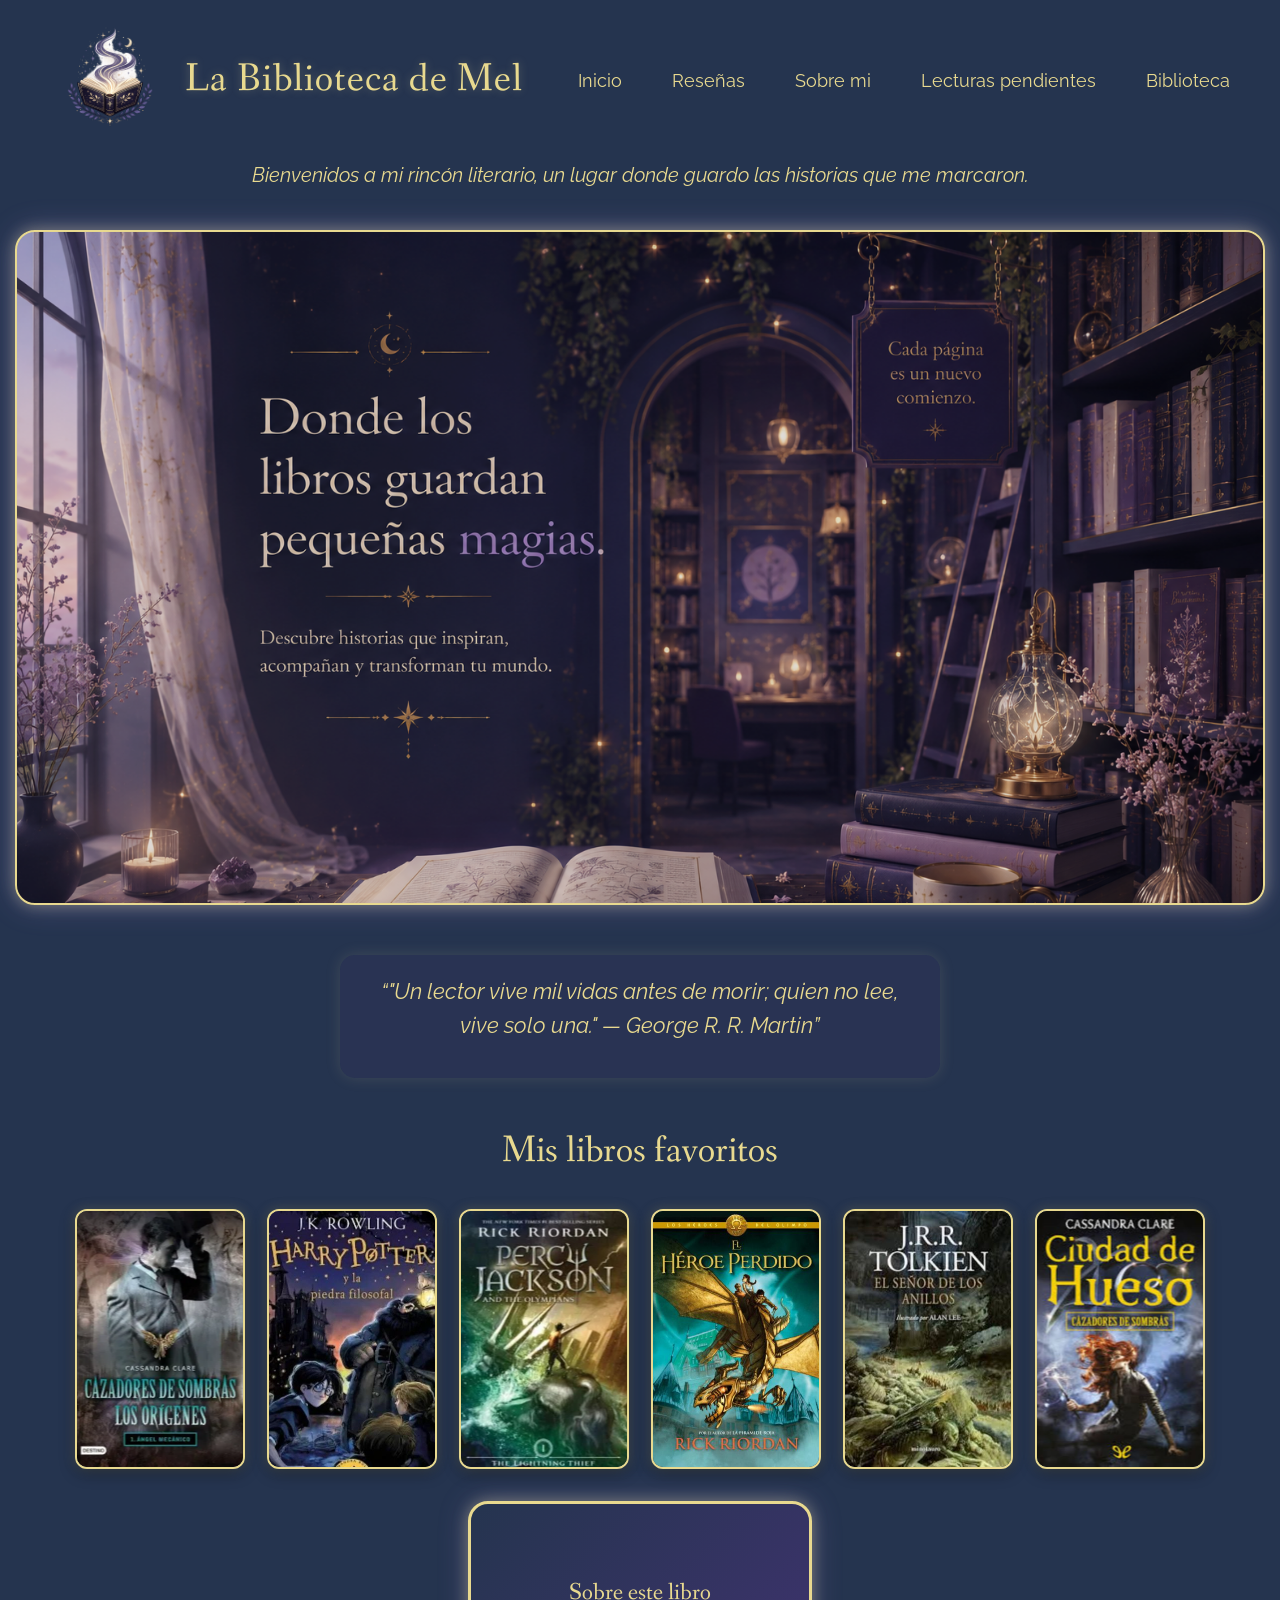
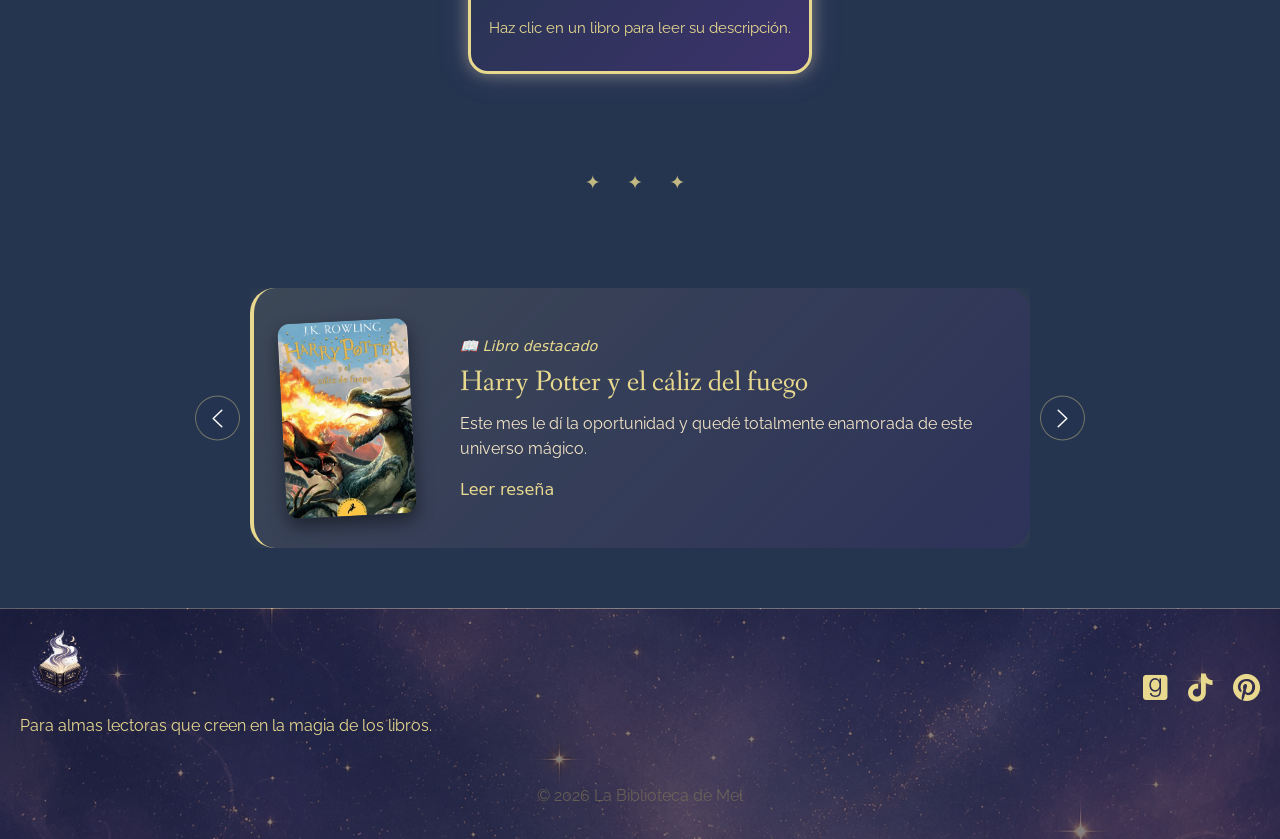
==== commit 31472062: "Descripción de los cambios" ====
--- a/index.html
+++ b/index.html
@@ -17,7 +17,6 @@
     <img src="./assents/logo7.png" alt="Logo">
     <h1>La Biblioteca de Mel</h1>
 </a>
-     </div>
 <nav class="menu">
  <ul>
 <li><a href="#">Inicio</a></li>
@@ -54,8 +53,7 @@
 this
 )">
           </div>
-           <div class="item">
-            <picture>     
+           <div class="item">  
   <img src="./assents/2 (4) (1).jpg"
 alt="Portada del libro Harry Potter y la piedra filosofal de JK Rowling"
 loading="lazy"
--- a/css/styles.css
+++ b/css/styles.css
@@ -8,19 +8,26 @@
 .galeria {
   display: flex;
   flex-wrap:wrap;
-  gap: 20px;
+  gap: 22px;
   justify-content: center;
+  align-items: flex-start;
   margin-top: 40px;
+  max-width: 1100px;
+  margin: 35px auto 0;
 }
 .item {
-  width: 185px;
-  text-align: center;
+   width:170px;
+    text-align:center;
+    display:flex;
+    flex-direction:column;
+    align-items:center;
 }
 .item img {
   position:relative;
+  object-fit: cover;
   z-index:1;
-    width:150px;
-    height:230px;
+    width:160px;
+    height:245px;
     object-fit:cover;
   border-radius: 10px;
   transition:0.3s;
@@ -130,7 +137,7 @@
     background:#E8D98F;
     transition:0.3s;
 }
-.menu a:hover:after {
+.menu a:hover:after { 
     width:100%;
 }
 
@@ -293,16 +300,18 @@
     z-index:1;
 }
 .hero{
-    height: 90vh;
+    height: 70vh;
     background-image: url("../assents/fotoprincipal.png");
     background-size: cover;
-    background-position: center;
+    background-position: center 35%;
     background-repeat: no-repeat;
     display: flex;
     align-items: center;
     padding-left: 85px;
     position: relative;
     overflow: hidden;
+    max-width: 1200px;
+    margin: 20px auto;
 }
 .hero::before{
     content: "";
@@ -318,7 +327,7 @@
 }
 
 .hero h1{
-    font-size: 3.2rem;
+    font-size: 2.8rem;
     color: #F5E6C8;
     font-family: "Fanwood Text", serif;
     line-height: 1.1;
@@ -361,8 +370,8 @@
 }
 
 .item img{
-    width:195px;
-    height:300px;
+       width:170px;
+    height:260px;
     object-fit:cover;
     border-radius:12px;
     border:2px solid #E8D98F;
@@ -372,13 +381,12 @@
     transition:0.3s;
 }
 .hero{
-    border: 2px solid #E8D98F;
-    border-radius: 20px;
+    border:2px solid #E8D98F;
+    border-radius:20px;
     box-shadow:
         0 0 15px rgba(221,210,151,0.4),
         0 0 30px rgba(183,156,237,0.3);
-    margin: 20px;
-    overflow: hidden;
+    overflow:hidden;
 }
 .descripcion-libro{
     max-width: 410px;
@@ -1353,13 +1361,18 @@
   }
 
   .menu ul{
-    flex-direction:column;
-    gap:10px;
-  }
-
-  .menu a{
-    font-size:1rem;
-  }
+    display:flex;
+    flex-direction:row;
+    flex-wrap:wrap;
+    justify-content:center;
+    gap:12px;
+  }
+
+    .menu a{
+    font-size:0.95rem;
+    padding:4px 8px;
+  }
+
 
   .bienvenida{
     font-size:1rem;
@@ -1745,15 +1758,19 @@
         margin-left:0;
     }
 
-    .menu ul{
-        flex-direction:column;
-        gap:10px;
-    }
+     .menu ul{
+    display:flex;
+    flex-direction:row;
+    flex-wrap:wrap;
+    justify-content:center;
+    gap:12px;
+  }
 
     .hero{
-        height:45vh;
+        height:40vh;
         margin:10px;
         padding-left:0;
+        background-position: center top;
     }
 
     .galeria{
@@ -2006,4 +2023,78 @@
     color:#E8D98F;
     font-size:0.85rem;
     font-style:italic;
+}
+@media (min-width: 1200px){
+
+    main{
+        max-width:1400px;
+        margin:0 auto;
+    }
+
+    .hero{
+        max-width:1250px;
+        height:75vh;
+        margin:25px auto;
+    }
+
+    .galeria{
+        max-width:1150px;
+        margin-left:auto;
+        margin-right:auto;
+    }
+
+    .descripcion-libro{
+        max-width:430px;
+    }
+
+    .destacados-mes{
+        max-width:780px;
+    }
+
+    .biblioteca{
+        max-width:1250px;
+        margin:0 auto;
+    }
+
+    .biblioteca-grid{
+        max-width:1150px;
+    }
+
+    .resenas{
+        max-width:1250px;
+        margin:0 auto;
+    }
+
+    .resenas-grid{
+        max-width:1100px;
+        margin:0 auto;
+    }
+
+    .pendientes{
+        max-width:1250px;
+        margin:0 auto;
+    }
+
+    .timeline-contenedor{
+        max-width:950px;
+    }
+
+    .sobre-contenido{
+        max-width:1100px;
+    }
+}
+@media (min-width: 1600px){
+
+    main{
+        max-width:1350px;
+    }
+
+    .hero{
+        height:70vh;
+    }
+
+    .footer-contenido{ galeria
+        max-width:1200px;
+        margin:0 auto;
+    }
 }
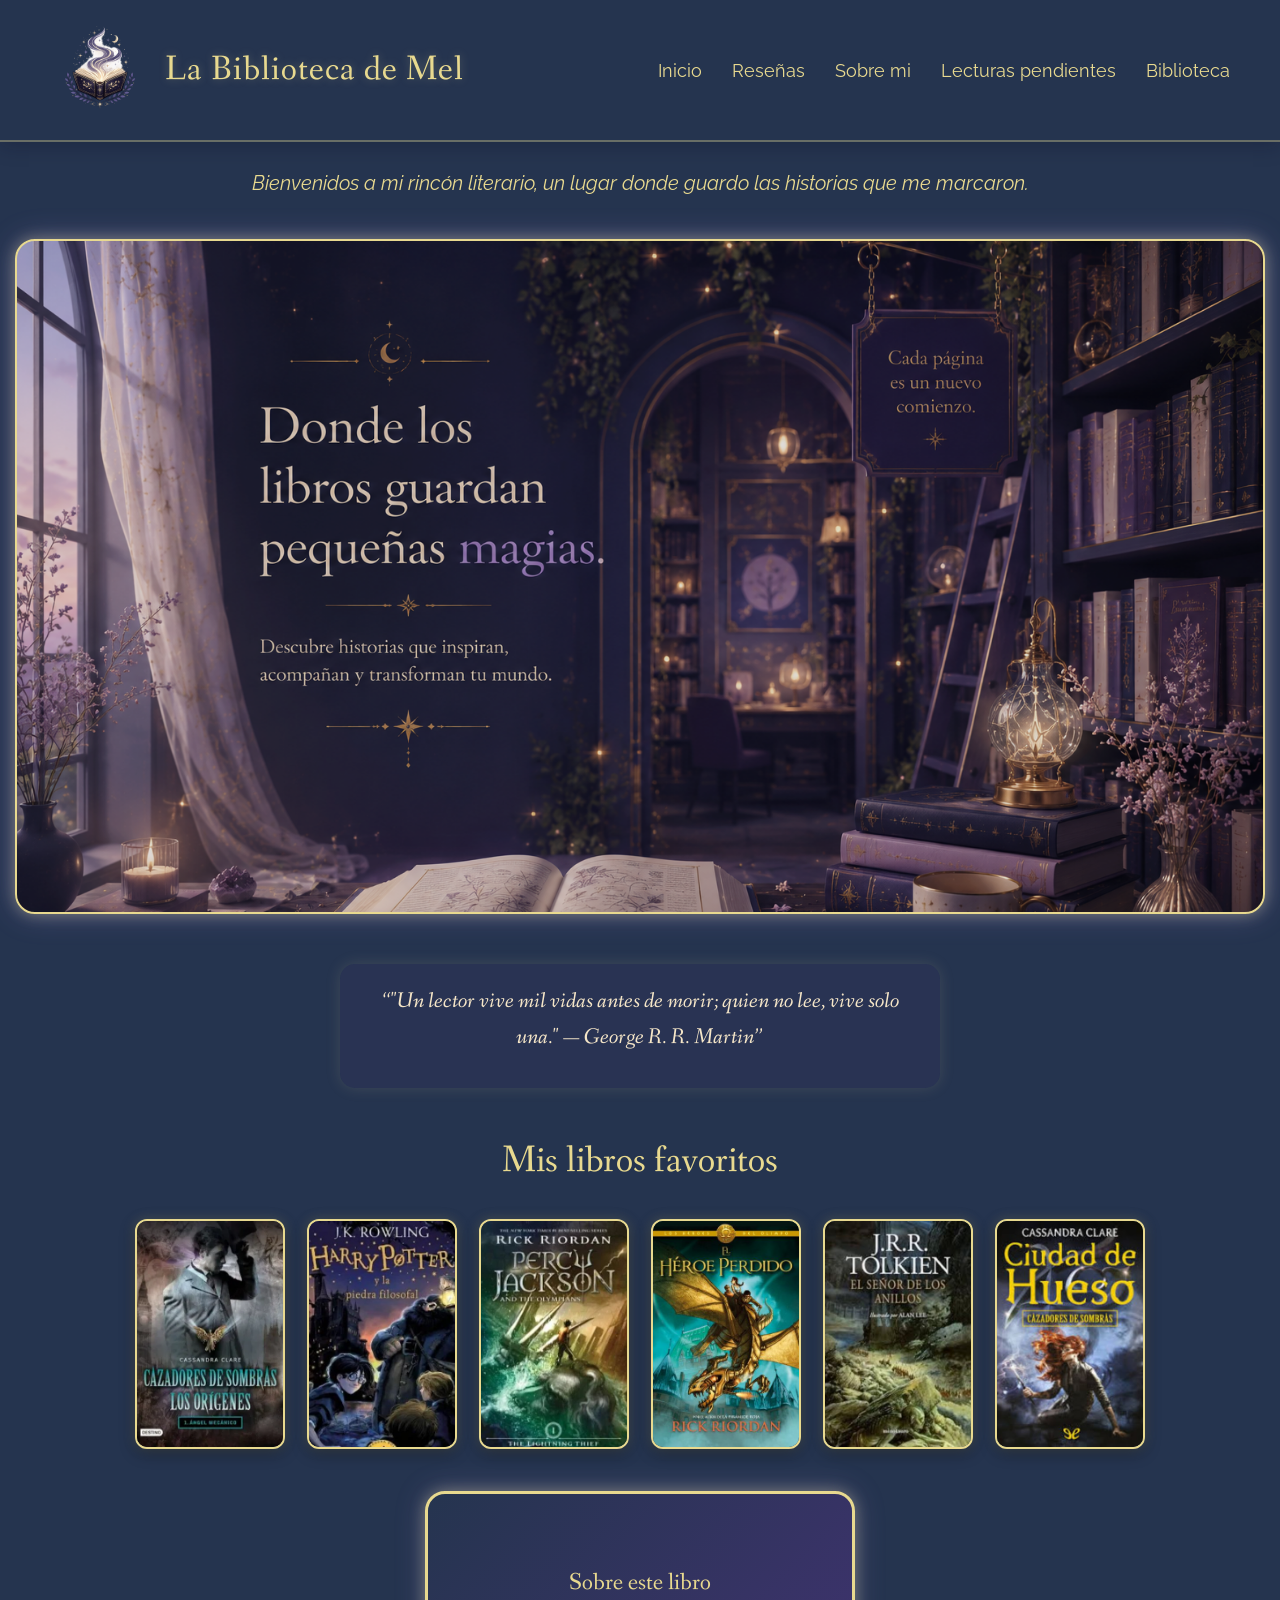
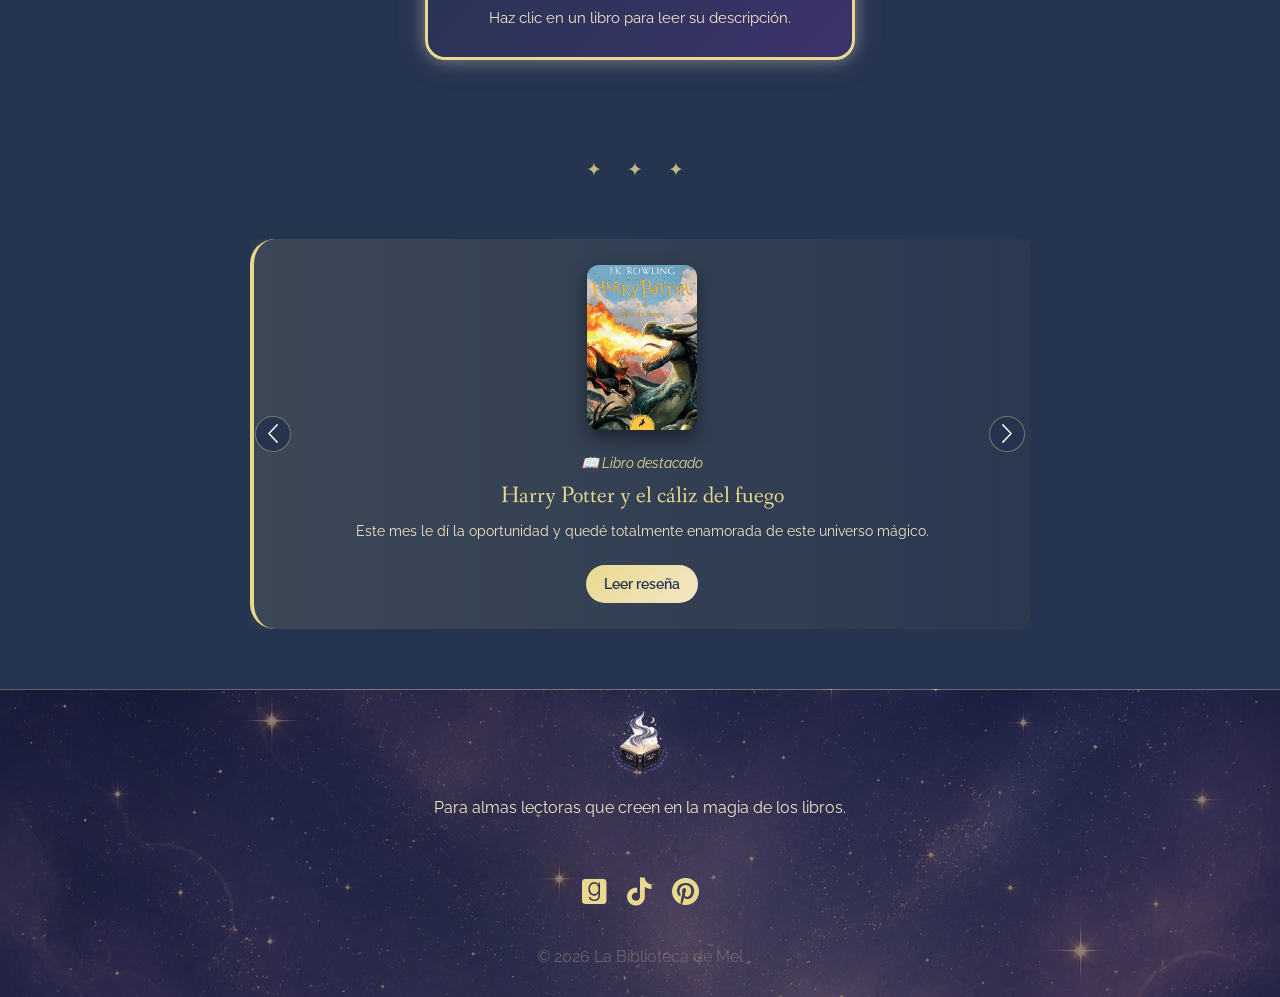
==== commit 0fefa77f: "arreglos varias cosas" ====
--- a/index.html
+++ b/index.html
@@ -2,8 +2,12 @@
 <html lang="es">      
 <head>
     <meta charset="UTF-8">
-    <meta name="viewport" content="width=device-width, initial-scale=1.0">
-    <title>La Biblioteca de Mel</title>
+    <meta name="author" content="Melany Russi">
+    <meta name="description"
+content="La Biblioteca de Mel es un rincón literario donde comparto reseñas, libros favoritos, lecturas pendientes y recomendaciones para amantes de la lectura.">
+  <meta name="keywords"
+content="libros, reseñas, lectura, fantasía, Harry Potter, Percy Jackson, Biblioteca de Mel">
+<title>La Biblioteca de Mel | Reseñas y recomendaciones de libros</title>
     <link rel="preconnect" href="https://fonts.googleapis.com">
 <link rel="preconnect" href="https://fonts.gstatic.com" crossorigin>
 <link href="https://fonts.googleapis.com/css2?family=Alef:wght@400;700&family=Fanwood+Text:ital@0;1&family=Raleway:ital,wght@0,100..900;1,100..900&display=swap" rel="stylesheet">
@@ -46,7 +50,7 @@
           <div class="item">
   <img src="./assents/1,1 (1).webp"
 alt="Portada del libro Ángel mecánico de Cassandra Clare"
-loading="lazy"
+loading="lazy"  decoding="async"
 onclick="mostrarDescripcion(
 'En el Londres victoriano, Tessa Gray descubre un mundo oculto lleno de cazadores de sombras, magia y peligros.',
 './pages/reseñas.html#resena-angel',
@@ -56,7 +60,7 @@
            <div class="item">  
   <img src="./assents/2 (4) (1).jpg"
 alt="Portada del libro Harry Potter y la piedra filosofal de JK Rowling"
-loading="lazy"
+loading="lazy" decoding="async"
 onclick="mostrarDescripcion(
 'Harry Potter descubre que es un mago y comienza sus estudios en Hogwarts, donde vivirá aventuras, amistades y misterios mágicos.',
 './pages/reseñas.html#resena-harry',
@@ -66,8 +70,8 @@
   <div class="item">
   <img src="./assents/3 (3) (1).jpg"
 alt="Portada del libro Percy Jackson y el ladrón del rayo de Rick Riordan"
-loading="lazy"
-onclick="mostrarDescripcion(
+loading="lazy" decoding="async"
+onclick="mostrarDescripcion( 
 'Percy y sus amigos deben encontrar el Vellocino de Oro para salvar el Campamento Mestizo mientras enfrentan monstruos y desafíos.',
 './pages/reseñas.html#resena-percy',
 this
@@ -76,7 +80,7 @@
    <div class="item">
  <img src="./assents/4 (1).jpg"
 alt="Portada del libro El héroe perdido de Rick Riordan"
-loading="lazy"
+loading="lazy" decoding="async"
 onclick="mostrarDescripcion(
 'Una nueva generación de semidioses debe unirse para detener el despertar de Gea.',
 './pages/reseñas.html#resena-heroes',
@@ -86,7 +90,7 @@
  <div class="item">
   <img src="./assents/5 (1).jpg"
 alt="Portada del libro El señor de los anillos"
-loading="lazy"
+loading="lazy" decoding="async"
 onclick="mostrarDescripcion(
 'Frodo Bolsón emprende un viaje épico para destruir el Anillo Único.',
 './pages/reseñas.html#resena-lotr',
@@ -96,7 +100,7 @@
 <div class="item">
  <img src="./assents/6 (1).jpg"
 alt="Portada del libro Ciudad de hueso"
-loading="lazy"
+loading="lazy" decoding="async"
 onclick="mostrarDescripcion(
 'Clary Fray descubre el mundo de los cazadores de sombras.',
 './pages/reseñas.html#resena-cazadores',
--- a/css/styles.css
+++ b/css/styles.css
@@ -1,2100 +1,1874 @@
-
-*{
-    margin:0;
-    padding:0;
-    box-sizing:border-box;
-}
-
-.galeria {
-  display: flex;
-  flex-wrap:wrap;
-  gap: 22px;
-  justify-content: center;
-  align-items: flex-start;
-  margin-top: 40px;
-  max-width: 1100px;
-  margin: 35px auto 0;
-}
-.item {
-   width:170px;
-    text-align:center;
-    display:flex;
-    flex-direction:column;
-    align-items:center;
-}
-.item img {
-  position:relative;
-  object-fit: cover;
-  z-index:1;
-    width:160px;
-    height:245px;
-    object-fit:cover;
-  border-radius: 10px;
-  transition:0.3s;
-}
-.item img:hover {
-   transform:scale(1.05) translateY(-8px);
-    box-shadow:0 8px 20px rgba(0,0,0,0.5);
-}
-
-.item p {
-  margin-top: 10px;
-}
-
-h1,h2,h3 {
+@charset "UTF-8";
+* {
+  margin: 0;
+  padding: 0;
+  box-sizing: border-box;
+}
+
+h1, h2, h3 {
   font-family: "Fanwood Text", serif;
   font-weight: 500;
   font-style: normal;
   color: #E8D98F;
 }
 
-ul {
- font-family: "Raleway", sans-serif;
-  font-optical-sizing: auto;
+body {
+  background-color: #25344F;
+  color: #F5E6C8;
+  font-family: "Raleway", sans-serif;
+  animation: fondo 1s ease;
+}
+
+@keyframes fondo {
+  from {
+    opacity: 0;
+  }
+  to {
+    opacity: 1;
+  }
+}
+a,
+button {
+  transition: 0.3s;
+}
+
+a:focus-visible,
+button:focus-visible,
+input:focus-visible,
+textarea:focus-visible {
+  outline: 2px solid #E8D98F;
+  outline-offset: 4px;
+  box-shadow: 0 0 12px rgba(232, 217, 143, 0.4);
+}
+
+a:active,
+button:active {
+  transform: scale(0.97);
+}
+
+.entre-lectores {
+  border-radius: 20px;
+  border: 1px solid rgba(221, 210, 151, 0.35);
+  box-shadow: 0 0 15px rgba(221, 210, 151, 0.15);
+}
+
+.header {
+  padding: 20px 50px;
+  display: flex;
+  justify-content: space-between;
+  align-items: center;
+  border-bottom: 2px solid rgba(232, 217, 143, 0.35);
+  box-shadow: 0 4px 18px rgba(12, 10, 35, 0.25);
+  margin-bottom: 25px;
+}
+.header h1 {
+  margin: 0;
+  font-size: 2.2rem;
+  letter-spacing: 1px;
+  transition: 0.3s;
+  text-shadow: 0 0 10px rgba(221, 210, 151, 0.3);
+  animation: aparecer 1s ease;
+}
+.header h1:hover {
+  transform: scale(1.03);
+  color: #f5e6b3;
+}
+
+.menu {
+  margin-left: auto;
+}
+.menu ul {
+  display: flex;
+  gap: 30px;
+  margin: 0;
+  padding: 0;
   list-style: none;
- }
- p {
+}
+.menu a {
+  text-decoration: none;
+  color: #E8D98F;
+  font-size: 18px;
+  transition: 0.3s;
+  position: relative;
+}
+.menu a:hover {
+  color: #f5e6b3;
+}
+.menu a:hover::after {
+  width: 100%;
+}
+.menu a::after {
+  content: "";
+  position: absolute;
+  left: 0;
+  bottom: -5px;
+  width: 0;
+  height: 2px;
+  background: #E8D98F;
+  transition: 0.3s;
+}
+
+.logo {
+  display: flex;
+  align-items: center;
+  gap: 15px;
+  text-decoration: none;
+}
+.logo img {
+  width: 100px;
+  height: 100px;
+  object-fit: cover;
+  transition: 0.3s;
+  animation: flotar 3s ease-in-out infinite;
+}
+.logo img:hover {
+  transform: scale(1.08);
+  filter: drop-shadow(0 0 15px rgba(221, 210, 151, 0.8));
+}
+
+.footer {
+  border-top: 1px solid rgba(221, 210, 151, 0.3);
+  background-color: #1b2740;
+  background-image: url(../assents/fondofooter2.png);
+  background-size: cover;
+  background-position: center;
+  background-repeat: no-repeat;
+  margin-top: 60px;
+  padding: 15px 20px;
+  position: relative;
+  color: #E8D98F;
+}
+.footer::before {
+  content: "";
+  position: absolute;
+  inset: 0;
+  background: rgba(12, 10, 35, 0.5);
+  z-index: 1;
+}
+.footer a {
+  color: #E8D98F;
+  text-decoration: none;
+  transition: 0.3s;
+}
+.footer a:hover {
+  color: #f5e6b3;
+  text-shadow: 0 0 10px rgba(221, 210, 151, 0.8);
+}
+
+.footer-contenido {
+  display: flex;
+  justify-content: space-between;
+  flex-wrap: wrap;
+  gap: 40px;
+  position: relative;
+  z-index: 2;
+}
+
+.footer-logo img {
+  width: 80px;
+  margin-bottom: 10px;
+}
+
+.footer-redes {
+  display: flex;
+  gap: 20px;
+  align-items: center;
+  justify-content: center;
+}
+.footer-redes a {
+  font-size: 28px;
+}
+.footer-redes a:hover {
+  transform: translateY(-5px);
+}
+
+.iconos {
+  display: flex;
+  gap: 20px;
+}
+.iconos a {
+  font-size: 28px;
+}
+.iconos a:hover {
+  transform: translateY(-5px);
+}
+
+.footer-copy {
+  text-align: center;
+  margin-top: 30px;
+  opacity: 0.7;
+}
+
+.separador-footer {
+  margin: 15px 0;
+  text-align: center;
+  letter-spacing: 8px;
+  color: #E8D98F;
+  opacity: 0.7;
+}
+
+.btn-libro {
+  display: none;
+  margin-top: 20px;
+  padding: 12px 25px;
+  background: #E8D98F;
+  color: #25344F;
+  text-decoration: none;
+  font-weight: bold;
+  border-radius: 10px;
+  transition: 0.3s;
+}
+.btn-libro:hover {
+  background: #f5e6b3;
+}
+
+.btn-magico {
+  display: none;
+  margin-top: 15px;
+  padding: 8px 18px;
+  font-size: 0.9rem;
+  border-radius: 20px;
+  background: linear-gradient(135deg, #E8D98F, #F5E6C8);
+  color: #25344F;
+  text-decoration: none;
+  transition: 0.3s;
+}
+.btn-magico:hover {
+  transform: translateY(-3px);
+  box-shadow: 0 0 15px rgba(221, 210, 151, 0.6), 0 0 25px rgba(183, 156, 237, 0.3);
+}
+
+.ver-mas {
+  display: inline-block;
+  margin-top: 10px;
+  padding: 6px 14px;
+  background: rgba(221, 210, 151, 0.08);
+  border: 1px solid rgba(221, 210, 151, 0.35);
+  border-radius: 20px;
+  color: #E8D98F;
+  text-decoration: none;
+  font-size: 0.8rem;
+  font-weight: 600;
+  transition: 0.3s;
+}
+.ver-mas:hover {
+  background: rgba(221, 210, 151, 0.15);
+  transform: translateY(-2px);
+  box-shadow: 0 0 12px rgba(221, 210, 151, 0.25);
+}
+
+.btn-sinopsis {
+  opacity: 0;
+  transition: 0.3s;
+}
+
+.pendiente-card:hover .btn-sinopsis {
+  opacity: 1;
+}
+
+.form-lectores button {
+  align-self: center;
+  padding: 9px 20px;
+  border: none;
+  border-radius: 25px;
+  background: #E8D98F;
+  color: #25344F;
+  cursor: pointer;
+  transition: 0.3s;
+}
+.form-lectores button:hover {
+  transform: translateY(-3px);
+  box-shadow: 0 0 15px rgba(232, 217, 143, 0.4);
+}
+
+.btn-favorito {
+  display: inline-block;
+  margin-top: 12px;
+  padding: 8px 18px;
+  border-radius: 20px;
+  background: linear-gradient(135deg, #E8D98F, #F5E6C8);
+  color: #25344F;
+  text-decoration: none;
+  font-size: 0.9rem;
+  font-weight: 600;
+  transition: 0.3s;
+}
+.btn-favorito:hover {
+  transform: translateY(-3px);
+  color: #25344F;
+  box-shadow: 0 0 15px rgba(221, 210, 151, 0.55), 0 0 25px rgba(183, 156, 237, 0.25);
+}
+
+.pendiente-card {
+  width: 150px;
+  text-align: center;
+  transition: 0.3s;
+}
+.pendiente-card:hover {
+  transform: translateY(-8px);
+}
+.pendiente-card:hover img {
+  transform: translateY(-8px) scale(1.03);
+  box-shadow: 0 10px 25px rgba(0, 0, 0, 0.6), 0 0 20px rgba(221, 210, 151, 0.45);
+}
+.pendiente-card img {
+  cursor: pointer;
+  width: 130px;
+  height: 195px;
+  object-fit: cover;
+  border-radius: 12px;
+  border: 2px solid rgba(221, 210, 151, 0.6);
+  box-shadow: 0 6px 18px rgba(0, 0, 0, 0.45), 0 0 12px rgba(221, 210, 151, 0.25);
+  transition: 0.3s;
+}
+.pendiente-card h3 {
+  font-size: 1.05rem;
+  margin-top: 12px;
+  margin-bottom: 4px;
+}
+.pendiente-card p {
+  font-size: 0.9rem;
+  opacity: 0.85;
+  margin: 0;
+}
+
+.titulo-pendientes {
+  font-family: "Fanwood Text", serif;
+  font-size: 3.3rem;
+  color: #E8D98F;
+  text-align: center;
+  animation: destello 2.5s ease-in-out infinite;
+}
+
+@keyframes destello {
+  0%, 100% {
+    letter-spacing: 0;
+  }
+  50% {
+    letter-spacing: 2px;
+  }
+}
+.libro-biblioteca {
+  width: 130px;
+  text-align: center;
+  position: relative;
+}
+.libro-biblioteca img {
+  width: 130px;
+  height: 195px;
+  object-fit: cover;
+  border-radius: 12px;
+  border: 2px solid rgba(221, 210, 151, 0.5);
+  transition: 0.3s;
+  margin-bottom: 12px;
+}
+.libro-biblioteca img:hover {
+  transform: translateY(-7px);
+  box-shadow: 0 0 20px rgba(221, 210, 151, 0.35);
+}
+
+.resena-card {
+  background: linear-gradient(135deg, rgba(37, 52, 79, 0.95), rgba(62, 50, 110, 0.9));
+  border: 1px solid rgba(221, 210, 151, 0.35);
+  border-radius: 18px;
+  padding: 12px;
+  box-shadow: 0 0 18px rgba(221, 210, 151, 0.15);
+  transition: 0.3s;
+  max-width: 220px;
+  margin: auto;
+  height: 100%;
+}
+.resena-card:hover {
+  transform: translateY(-7px);
+  box-shadow: 0 0 20px rgba(221, 210, 151, 0.35), 0 0 30px rgba(183, 156, 237, 0.2);
+}
+.resena-card img {
+  width: 115px;
+  height: 170px;
+  object-fit: cover;
+  border-radius: 12px;
+  border: 2px solid rgba(221, 210, 151, 0.5);
+  margin-bottom: 12px;
+}
+.resena-card h3 {
+  font-size: 1.1rem;
+  min-height: 48px;
+  display: flex;
+  align-items: center;
+  justify-content: center;
+  margin: 6px 0 3px;
+}
+
+.favorito-contenido {
+  display: grid;
+  grid-template-columns: 180px 1fr;
+  gap: 25px;
+  align-items: center;
+  padding: 25px;
+  border-radius: 25px;
+  border-left: 4px solid #E8D98F;
+  background: linear-gradient(135deg, rgba(232, 217, 143, 0.12), rgba(62, 50, 110, 0.35));
+  box-shadow: 0 0 18px rgba(232, 217, 143, 0.12);
+}
+
+.card-body {
+  padding: 20px;
+}
+
+.bienvenida {
+  text-align: center;
+  color: #E8D98F;
+  font-size: 20px;
+  margin-bottom: 40px;
+  font-style: italic;
+}
+
+.hero {
+  height: 70vh;
+  max-width: 1200px;
+  margin: 20px auto;
+  padding-left: 85px;
+  background-image: url("../assents/fotoprincipal.png");
+  background-size: cover;
+  background-position: center 35%;
+  background-repeat: no-repeat;
+  display: flex;
+  align-items: center;
+  position: relative;
+  overflow: hidden;
+  border: 2px solid #E8D98F;
+  border-radius: 20px;
+  box-shadow: 0 0 15px rgba(221, 210, 151, 0.4), 0 0 30px rgba(183, 156, 237, 0.3);
+}
+.hero::before {
+  content: "";
+  position: absolute;
+  inset: 0;
+  background: rgba(12, 10, 35, 0.12);
+}
+.hero h1 {
+  font-size: 2.8rem;
+  color: #F5E6C8;
+  font-family: "Fanwood Text", serif;
+  line-height: 1.1;
+}
+.hero p {
+  margin-top: 20px;
+  font-size: 1.2rem;
+  color: #d8c8ff;
   font-family: "Raleway", sans-serif;
-  font-optical-sizing: auto;
-  color: #E8D98F;
- }
- a {
-  text-decoration: none;
-  color: #E8D98F;
-  }
-body {
-    background-color:#25344F ;
-    animation:fondo 1s ease;
-    }
-    @keyframes fondo{
-    from{
-    opacity:0;
-    }
-    to{
-    opacity:1;
-    }
-}
-.header {
-    padding: 20px 50px;
+}
+
+.overlay {
+  position: relative;
+  z-index: 2;
+  max-width: 600px;
+}
+
+.frase-literaria {
+  max-width: 600px;
+  margin: 50px auto;
+  padding: 20px;
+  text-align: center;
+  font-family: "Fanwood Text", serif;
+  font-size: 1.4rem;
+  font-style: italic;
+  color: #F5E6C8;
+  background: rgba(62, 50, 110, 0.15);
+  border-radius: 15px;
+  box-shadow: 0 0 15px rgba(221, 210, 151, 0.15);
+}
+
+.libros {
+  max-width: 1200px;
+  margin: 0 auto;
+  text-align: center;
+}
+.libros h2 {
+  text-align: center;
+  font-size: 2.4rem;
+  color: #E8D98F;
+  font-family: "Fanwood Text", serif;
+  margin-top: 40px;
+  margin-bottom: 25px;
+  animation: tituloFavoritos 1s ease;
+  transition: 0.3s;
+}
+.libros h2:hover {
+  transform: translateY(-5px);
+  text-shadow: 0 0 10px rgba(232, 217, 143, 0.6), 0 0 20px rgba(183, 156, 237, 0.3);
+}
+
+.galeria {
+  display: flex;
+  flex-wrap: wrap;
+  justify-content: center;
+  align-items: flex-start;
+  gap: 22px;
+  max-width: 1100px;
+  margin: 35px auto 0;
+}
+
+.item {
+  width: 150px;
+  text-align: center;
+  perspective: 1000px;
+  display: flex;
+  flex-direction: column;
+  align-items: center;
+}
+.item img {
+  position: relative;
+  z-index: 1;
+  width: 150px;
+  height: 230px;
+  object-fit: cover;
+  border-radius: 12px;
+  border: 2px solid #E8D98F;
+  transform-origin: left center;
+  transform-style: preserve-3d;
+  box-shadow: 0 4px 15px rgba(0, 0, 0, 0.4), 0 0 12px rgba(221, 210, 151, 0.25);
+  transition: transform 0.35s ease-in-out, box-shadow 0.35s ease-in-out, border 0.35s ease-in-out;
+}
+.item img:hover {
+  transform: rotateY(10deg) translateY(-6px);
+  box-shadow: 0 8px 18px rgba(0, 0, 0, 0.5), 0 0 14px rgba(221, 210, 151, 0.35);
+}
+.item p {
+  margin-top: 10px;
+}
+.item.seleccionado img {
+  border: 2px solid #DDD297;
+  box-shadow: 0 0 20px rgba(221, 210, 151, 0.8), 0 0 40px rgba(183, 156, 237, 0.6);
+  transform: rotateY(12deg) translateY(-8px);
+}
+
+.descripcion-libro {
+  max-width: 410px;
+  margin: 10px auto 25px;
+  padding: 15px 18px;
+  background: linear-gradient(135deg, rgba(37, 52, 79, 0.95), rgba(62, 50, 110, 0.95));
+  border: 3px solid #E8D98F;
+  border-radius: 20px;
+  color: #F5E6C8;
+  font-size: 0.95rem;
+  line-height: 1.6;
+  text-align: center;
+  box-shadow: 0 0 15px rgba(221, 210, 151, 0.4), 0 0 30px rgba(183, 156, 237, 0.25);
+  transition: 0.3s;
+  animation: aparecerDescripcion 0.4s ease;
+}
+.descripcion-libro h3 {
+  font-size: 1.5rem;
+  margin-bottom: 8px;
+}
+.descripcion-libro.animar {
+  animation: abrirLibro 0.5s ease;
+}
+
+.destacados-mes {
+  max-width: 680px;
+  margin: 90px auto 60px;
+  overflow: hidden;
+}
+.destacados-mes .carousel {
+  position: relative;
+}
+.destacados-mes .carousel-inner {
+  position: relative;
+  z-index: 1;
+}
+.destacados-mes .carousel-control-prev,
+.destacados-mes .carousel-control-next {
+  z-index: 50;
+  width: 45px;
+  height: 45px;
+  top: 50%;
+  transform: translateY(-50%);
+  opacity: 1;
+  background: rgba(37, 52, 79, 0.9);
+  border: 1px solid rgba(232, 217, 143, 0.4);
+  border-radius: 50%;
+}
+.destacados-mes .carousel-control-prev {
+  left: 10px;
+}
+.destacados-mes .carousel-control-next {
+  right: 10px;
+}
+.destacados-mes .carousel-control-prev-icon,
+.destacados-mes .carousel-control-next-icon {
+  width: 1.4rem;
+  height: 1.4rem;
+}
+
+.destacado-slide {
+  min-height: 220px;
+  padding: 22px;
+  display: grid;
+  grid-template-columns: 120px 1fr;
+  gap: 20px;
+  align-items: center;
+  border-radius: 25px;
+  border-left: 4px solid #E8D98F;
+  background: linear-gradient(270deg, rgba(232, 217, 143, 0.12), rgba(62, 50, 110, 0.35), rgba(37, 52, 79, 0.45), rgba(232, 217, 143, 0.12));
+  background-size: 400% 400%;
+  animation: gradienteMagico 10s ease infinite;
+  box-shadow: 0 0 18px rgba(232, 217, 143, 0.12);
+}
+.destacado-slide img {
+  width: 110px;
+  height: 165px;
+  object-fit: cover;
+  border-radius: 12px;
+  box-shadow: 0 8px 18px rgba(0, 0, 0, 0.45);
+  transform: rotate(-3deg);
+}
+.destacado-slide span {
+  color: #E8D98F;
+  font-size: 0.9rem;
+  font-style: italic;
+}
+.destacado-slide h3 {
+  margin: 8px 0 10px;
+  color: #E8D98F;
+  font-size: 1.8rem;
+  text-align: left;
+}
+.destacado-slide p {
+  color: #F5E6C8;
+  line-height: 1.6;
+}
+
+@keyframes gradienteMagico {
+  0% {
+    background-position: 0% 50%;
+  }
+  50% {
+    background-position: 100% 50%;
+  }
+  100% {
+    background-position: 0% 50%;
+  }
+}
+.destacado-cita {
+  grid-template-columns: 1fr;
+  text-align: center;
+}
+.destacado-cita h3 {
+  text-align: center;
+  font-size: 1.4rem;
+  line-height: 1.4;
+}
+
+.favorito-mes {
+  max-width: 750px;
+  margin: 90px auto 60px;
+  padding: 0;
+  background: transparent;
+  border: none;
+  box-shadow: none;
+}
+.favorito-mes h3 {
+  text-align: center;
+  font-size: 2.1rem;
+  margin: 0 0 25px;
+}
+
+.favorito-contenido img {
+  width: 120px;
+  height: 180px;
+  object-fit: cover;
+  border-radius: 10px;
+  transform: rotate(-3deg);
+  box-shadow: 0 8px 18px rgba(0, 0, 0, 0.45);
+}
+.favorito-contenido img:hover {
+  transform: rotate(-3deg) scale(1.05);
+}
+
+.favorito-texto {
+  max-width: 380px;
+  text-align: left;
+}
+.favorito-texto h4 {
+  color: #E8D98F;
+  font-size: 1.4rem;
+  margin-bottom: 10px;
+}
+.favorito-texto p {
+  color: #F5E6C8;
+  line-height: 1.6;
+}
+
+@keyframes tituloFavoritos {
+  from {
+    opacity: 0;
+    transform: translateY(25px);
+  }
+  to {
+    opacity: 1;
+    transform: translateY(0);
+  }
+}
+@keyframes aparecerDescripcion {
+  from {
+    opacity: 0;
+    transform: translateY(15px);
+  }
+  to {
+    opacity: 1;
+    transform: translateY(0);
+  }
+}
+@keyframes abrirLibro {
+  from {
+    opacity: 0;
+    transform: scaleY(0.7);
+  }
+  to {
+    opacity: 1;
+    transform: scaleY(1);
+  }
+}
+.separador-favorito {
+  text-align: center;
+  color: #E8D98F;
+  font-size: 1.2rem;
+  letter-spacing: 10px;
+  margin: 70px 0 50px;
+  opacity: 0.8;
+}
+
+.descripcion-libro {
+  grid-column: 1/-1;
+  justify-self: center;
+}
+
+h3 {
+  font-size: 2rem;
+  position: relative;
+  z-index: 2;
+  color: #E8D98F;
+  margin-top: 60px;
+  margin-bottom: 20px;
+  text-align: center;
+  transition: 0.3s;
+  animation: titulo 1s ease;
+}
+h3:hover {
+  transform: translateY(-5px);
+  text-shadow: 0 0 15px rgba(221, 210, 151, 0.8);
+}
+
+.sobre-mi {
+  padding: 15px 10% 45px;
+}
+
+.sobre-contenido {
+  display: flex;
+  align-items: center;
+  justify-content: center;
+  gap: 30px;
+  max-width: 1100px;
+  margin: auto;
+  padding: 20px;
+  flex-wrap: wrap;
+}
+
+.sobre-imagen {
+  position: relative;
+}
+.sobre-imagen img {
+  width: 350px;
+  max-width: 100%;
+  border-radius: 20px;
+  border: 2px solid rgba(221, 210, 151, 0.4);
+  box-shadow: 0 0 15px rgba(221, 210, 151, 0.25), 0 0 30px rgba(183, 156, 237, 0.15);
+}
+.sobre-imagen::before {
+  content: "✦";
+  position: absolute;
+  top: -15px;
+  right: -10px;
+  color: #E8D98F;
+  font-size: 2rem;
+  text-shadow: 0 0 12px rgba(221, 210, 151, 0.7);
+}
+
+.sobre-texto {
+  max-width: 550px;
+}
+.sobre-texto h2 {
+  font-size: 3rem;
+  margin-bottom: 25px;
+  animation: aparecerTitulo 1s ease;
+  text-shadow: 0 0 8px rgba(221, 210, 151, 0.25);
+  transition: 0.3s;
+}
+.sobre-texto h2::after {
+  content: "";
+  position: absolute;
+  left: 0;
+  bottom: -8px;
+  width: 0;
+  height: 2px;
+  background: #E8D98F;
+  animation: subrayado 1.2s forwards;
+}
+.sobre-texto h2:hover {
+  text-shadow: 0 0 10px rgba(221, 210, 151, 0.6), 0 0 20px rgba(183, 156, 237, 0.3);
+  transform: translateY(-2px);
+}
+.sobre-texto p {
+  color: #F5E6C8;
+  font-size: 1.1rem;
+  line-height: 1.7;
+  margin-bottom: 12px;
+}
+
+.timeline {
+  max-width: 1000px;
+  margin: 35px auto;
+  padding: 10px 20px;
+}
+.timeline h3 {
+  text-align: center;
+  margin-bottom: 25px;
+}
+
+.timeline-contenedor {
+  max-width: 880px;
+  margin: 25px auto;
+  display: grid;
+  grid-template-columns: repeat(3, 1fr);
+  gap: 18px;
+}
+.timeline-contenedor .evento {
+  padding: 20px;
+  margin: 0;
+  text-align: center;
+  border-radius: 18px;
+  background: linear-gradient(135deg, rgba(37, 52, 79, 0.95), rgba(62, 50, 110, 0.9));
+  border: 1px solid rgba(221, 210, 151, 0.35);
+  box-shadow: 0 0 15px rgba(221, 210, 151, 0.15);
+  transition: 0.3s;
+}
+.timeline-contenedor .evento:hover {
+  transform: translateY(-5px);
+}
+.timeline-contenedor .evento h4 {
+  color: #E8D98F;
+  font-size: 1.1rem;
+  margin-bottom: 6px;
+}
+.timeline-contenedor .evento p {
+  color: #F5E6C8;
+  line-height: 1.4;
+  margin: 0;
+  font-size: 0.95rem;
+}
+
+.puente-sobre-mi {
+  text-align: center;
+  max-width: 700px;
+  margin: 25px auto 35px;
+}
+.puente-sobre-mi p {
+  margin: 18px 2px 0;
+  font-family: "Raleway", sans-serif;
+  font-size: 1.1rem;
+  line-height: 1.6;
+  color: rgba(245, 230, 200, 0.9);
+}
+
+.brillos {
+  margin: 0 auto;
+  display: block;
+  text-align: center;
+  color: #E8D98F;
+  font-size: 1rem;
+  letter-spacing: 8px;
+  text-shadow: 0 0 8px rgba(221, 210, 151, 0.6), 0 0 15px rgba(183, 156, 237, 0.3);
+}
+
+.actualmente-leyendo {
+  max-width: 580px;
+  margin: 55px auto;
+  padding: 20px;
+}
+.actualmente-leyendo > h5 {
+  text-align: center;
+  font-size: 1.5rem;
+  margin-bottom: 20px;
+  color: #E8D98F;
+  font-weight: 500;
+  opacity: 0.9;
+}
+.actualmente-leyendo > h5::after {
+  content: "";
+  display: block;
+  width: 50px;
+  height: 1px;
+  margin: 8px auto 0;
+  background: rgba(232, 217, 143, 0.5);
+}
+
+.lectura-card {
+  border-radius: 20px;
+  border: 1px solid rgba(232, 217, 143, 0.3);
+  box-shadow: 0 0 15px rgba(232, 217, 143, 0.12);
+  display: flex;
+  gap: 18px;
+  align-items: center;
+  padding: 16px;
+  overflow: hidden;
+  background: linear-gradient(135deg, rgba(37, 52, 79, 0.95), rgba(62, 50, 110, 0.9)) !important;
+}
+.lectura-card img {
+  width: 110px;
+  height: 165px;
+  object-fit: cover;
+  border-radius: 12px;
+  border: 2px solid rgba(232, 217, 143, 0.4);
+}
+
+.portada-actual {
+  width: 130px;
+  height: 195px;
+  object-fit: cover;
+  border-radius: 12px;
+  border: 2px solid rgba(232, 217, 143, 0.4);
+  margin: 20px auto;
+}
+
+.card-title {
+  color: #E8D98F;
+  font-size: 1.2rem;
+  font-weight: 600;
+  margin-bottom: 8px;
+}
+
+p {
+  color: #F5E6C8;
+  line-height: 1.6;
+  margin-bottom: 12px;
+}
+
+.card-text {
+  color: #F5E6C8;
+  line-height: 1.6;
+  font-size: 0.95rem;
+}
+
+.estado-lectura {
+  display: inline-block;
+  margin-top: 8px;
+  padding: 7px 13px;
+  border-radius: 20px;
+  background: rgba(232, 217, 143, 0.12);
+  border: 1px solid rgba(232, 217, 143, 0.25);
+  color: #E8D98F;
+  font-size: 0.85rem;
+  font-style: italic;
+}
+
+@keyframes titulo {
+  from {
+    opacity: 0;
+    transform: translateY(30px);
+  }
+  to {
+    opacity: 1;
+    transform: translateY(0);
+  }
+}
+.biblioteca {
+  padding: 25px 8% 50px;
+}
+
+.titulo-biblioteca {
+  text-align: center;
+  font-size: 3rem;
+  color: #E8D98F;
+  font-family: "Fanwood Text", serif;
+  margin-bottom: 15px;
+  animation: brillo 3s ease-in-out infinite;
+}
+
+.intro-biblioteca {
+  text-align: center;
+  max-width: 650px;
+  margin: 0 auto 15px;
+  color: #F5E6C8;
+  line-height: 1.6;
+}
+
+.genero-biblioteca {
+  margin-bottom: 65px;
+}
+.genero-biblioteca h3 {
+  text-align: left;
+  font-size: 2rem;
+  margin-bottom: 8px;
+  color: #E8D98F;
+}
+
+.descripcion-genero {
+  margin-bottom: 25px;
+  color: rgba(245, 230, 200, 0.75);
+  font-style: italic;
+}
+
+.biblioteca-grid {
+  display: flex;
+  flex-wrap: wrap;
+  gap: 22px;
+}
+
+.libro-biblioteca h4 {
+  margin: 0 0 8px;
+  font-size: 1rem;
+  line-height: 1.3;
+  color: #E8D98F;
+}
+.libro-biblioteca p {
+  margin: 0;
+  font-size: 0.85rem;
+  line-height: 1.4;
+  color: #F5E6C8;
+  opacity: 0.85;
+}
+
+.estadisticas-biblioteca {
+  text-align: center;
+  color: rgba(245, 230, 200, 0.8);
+  margin-bottom: 45px;
+  font-style: italic;
+}
+
+.leyenda-biblioteca {
+  text-align: center;
+  color: rgba(245, 230, 200, 0.8);
+  font-size: 0.9rem;
+  margin-bottom: 30px;
+}
+
+@keyframes brillo {
+  0%, 100% {
+    text-shadow: 0 0 8px rgba(221, 210, 151, 0.3);
+  }
+  50% {
+    text-shadow: 0 0 12px rgba(221, 210, 151, 0.7), 0 0 25px rgba(183, 156, 237, 0.4);
+  }
+}
+.pendientes {
+  padding: 15px 8% 40px;
+  text-align: center;
+}
+.pendientes h2 {
+  font-size: 3rem;
+  margin-bottom: 10px;
+}
+
+.intro-pendientes {
+  color: #F5E6C8;
+  margin-bottom: 35px;
+}
+
+.pendientes-grid {
+  display: flex;
+  flex-wrap: wrap;
+  justify-content: center;
+  gap: 20px;
+  max-width: 1100px;
+  margin: auto;
+}
+
+.modal-sinopsis {
+  display: none;
+  position: fixed;
+  inset: 0;
+  background: rgba(12, 10, 35, 0.75);
+  z-index: 999;
+  align-items: center;
+  justify-content: center;
+}
+
+.contenido-sinopsis {
+  width: 90%;
+  max-width: 350px;
+  padding: 18px 22px;
+  border-radius: 18px;
+  border: 1px solid rgba(221, 210, 151, 0.4);
+  background: linear-gradient(135deg, rgba(37, 52, 79, 0.98), rgba(62, 50, 110, 0.95));
+  color: #F5E6C8;
+  box-shadow: 0 0 20px rgba(221, 210, 151, 0.2);
+  text-align: center;
+  position: relative;
+  animation: aparecerModal 0.25s ease;
+}
+.contenido-sinopsis h3 {
+  margin-top: 0;
+  margin-bottom: 10px;
+  padding-top: 20px;
+  color: #E8D98F;
+}
+.contenido-sinopsis p {
+  margin: 0;
+  font-size: 0.95rem;
+  line-height: 1.6;
+}
+
+.cerrar-sinopsis {
+  position: absolute;
+  top: 8px;
+  right: 10px;
+  width: 35px;
+  height: 35px;
+  display: flex;
+  align-items: center;
+  justify-content: center;
+  border: none;
+  border-radius: 50%;
+  background: rgba(221, 210, 151, 0.12);
+  color: #E8D98F;
+  font-size: 1.5rem;
+  cursor: pointer;
+  z-index: 1000;
+}
+.cerrar-sinopsis:hover {
+  background: rgba(221, 210, 151, 0.25);
+  box-shadow: 0 0 10px rgba(221, 210, 151, 0.3);
+}
+
+@keyframes aparecerModal {
+  from {
+    opacity: 0;
+    transform: scale(0.95);
+  }
+  to {
+    opacity: 1;
+    transform: scale(1);
+  }
+}
+.resenas {
+  padding: 30px 8% 60px;
+  text-align: center;
+}
+
+.titulo-resenas {
+  position: relative;
+  text-align: center;
+  font-size: 3rem;
+  color: #E8D98F;
+  font-family: "Fanwood Text", serif;
+  margin-bottom: 35px;
+}
+.titulo-resenas::after {
+  content: "";
+  position: absolute;
+  left: 50%;
+  transform: translateX(-50%);
+  bottom: -12px;
+  width: 80px;
+  height: 2px;
+  background: #E8D98F;
+  border-radius: 10px;
+}
+
+.intro-resenas {
+  max-width: 650px;
+  margin: 0 auto 40px;
+  color: #F5E6C8;
+}
+
+.resenas-grid {
+  display: grid;
+  grid-template-columns: repeat(auto-fit, minmax(230px, 1fr));
+  gap: 20px;
+}
+
+.estrellas {
+  color: #e2c41b;
+  margin-bottom: 8px;
+  font-size: 1.2rem;
+}
+
+.tags-resena {
+  display: flex;
+  flex-wrap: wrap;
+  justify-content: center;
+  gap: 6px;
+  margin-bottom: 8px;
+}
+.tags-resena span {
+  font-size: 0.7rem;
+  padding: 3px 7px;
+  border-radius: 20px;
+  color: #F5E6C8;
+}
+.tags-resena span:nth-child(odd) {
+  background: rgba(232, 217, 143, 0.18);
+}
+.tags-resena span:nth-child(even) {
+  background: rgba(183, 156, 237, 0.16);
+}
+
+.frase-resena {
+  font-style: italic;
+  line-height: 1.4;
+  color: #F5E6C8;
+  font-size: 0.85rem;
+  min-height: 60px;
+  margin: 8px 0;
+}
+
+.resena-card:last-child {
+  margin-bottom: 0;
+}
+
+.tiene-resena::after {
+  content: "✍️";
+  position: absolute;
+  top: 5px;
+  right: 5px;
+  width: 28px;
+  height: 28px;
+  display: flex;
+  align-items: center;
+  justify-content: center;
+  background: rgba(37, 52, 79, 0.9);
+  border-radius: 50%;
+  font-size: 0.9rem;
+  box-shadow: 0 0 10px rgba(221, 210, 151, 0.25);
+}
+
+.modal-resena {
+  display: none;
+  position: fixed;
+  inset: 0;
+  background: rgba(12, 10, 35, 0.75);
+  z-index: 999;
+  align-items: center;
+  justify-content: center;
+}
+
+.contenido-resena {
+  position: relative;
+  width: 90%;
+  max-width: 430px;
+  padding: 25px;
+  border-radius: 20px;
+  border: 1px solid rgba(221, 210, 151, 0.4);
+  background: linear-gradient(135deg, #25344F, #3e326e);
+  color: #F5E6C8;
+  text-align: center;
+}
+
+.cerrar-resena {
+  position: absolute;
+  top: 8px;
+  right: 10px;
+  width: 32px;
+  height: 32px;
+  border: none;
+  border-radius: 50%;
+  background: rgba(221, 210, 151, 0.12);
+  color: #E8D98F;
+  cursor: pointer;
+}
+
+.entre-lectores {
+  max-width: 420px;
+  margin: 40px auto 25px;
+  padding: 20px;
+  text-align: center;
+  border-radius: 20px;
+  border: 1px solid rgba(221, 210, 151, 0.35);
+  background: linear-gradient(135deg, rgba(37, 52, 79, 0.95), rgba(62, 50, 110, 0.9));
+  box-shadow: 0 0 20px rgba(221, 210, 151, 0.15);
+}
+.entre-lectores h2 {
+  font-family: "Fanwood Text", serif;
+  color: #E8D98F;
+  font-size: 2.2rem;
+  margin-bottom: 14px;
+}
+.entre-lectores p {
+  color: #F5E6C8;
+  line-height: 1.3;
+  margin-bottom: 30px;
+}
+
+.form-lectores {
+  display: flex;
+  flex-direction: column;
+  gap: 14px;
+}
+.form-lectores input,
+.form-lectores textarea {
+  width: 100%;
+  padding: 13px 15px;
+  border-radius: 14px;
+  border: 1px solid rgba(221, 210, 151, 0.35);
+  background: rgba(12, 10, 35, 0.45);
+  color: #F5E6C8;
+  font-family: "Raleway", sans-serif;
+}
+.form-lectores input::placeholder,
+.form-lectores textarea::placeholder {
+  color: rgba(245, 230, 200, 0.6);
+}
+.form-lectores input:hover,
+.form-lectores textarea:hover {
+  border-color: #E8D98F;
+  box-shadow: 0 0 8px rgba(232, 217, 143, 0.18);
+}
+.form-lectores input:focus-visible,
+.form-lectores textarea:focus-visible {
+  border-color: #E8D98F;
+  outline: none;
+  box-shadow: 0 0 0 3px rgba(232, 217, 143, 0.25);
+}
+.form-lectores textarea {
+  min-height: 90px;
+  resize: none;
+}
+
+.separador-magico {
+  text-align: center;
+  color: #E8D98F;
+  font-size: 1.2rem;
+  letter-spacing: 10px;
+  margin: 60px 0 40px;
+  opacity: 0.8;
+}
+
+.nota-lectores {
+  margin-top: 12px;
+  font-size: 0.8rem;
+  color: rgba(245, 230, 200, 0.65);
+  font-style: italic;
+}
+
+.mensaje-exito {
+  display: none;
+  margin-top: 15px;
+  padding: 12px 18px;
+  border-radius: 15px;
+  background: linear-gradient(135deg, rgba(37, 52, 79, 0.95), rgba(62, 50, 110, 0.9));
+  border: 1px solid rgba(232, 217, 143, 0.35);
+  color: #E8D98F;
+  text-align: center;
+  box-shadow: 0 0 15px rgba(232, 217, 143, 0.15);
+  animation: aparecerMensaje 0.4s ease;
+}
+
+@keyframes aparecerMensaje {
+  from {
+    opacity: 0;
+    transform: translateY(10px);
+  }
+  to {
+    opacity: 1;
+    transform: translateY(0);
+  }
+}
+@media (max-width: 1024px) {
+  .header {
+    padding: 20px 25px;
+    flex-direction: column;
+    gap: 15px;
+    text-align: center;
+  }
+  .menu {
+    margin-left: 0;
+  }
+  .menu ul {
+    flex-wrap: wrap;
+    justify-content: center;
+    gap: 15px;
+  }
+  .hero {
+    height: 55vh;
+    padding-left: 0;
+    margin: 15px;
+    background-position: center top;
+  }
+  .pendientes-grid,
+  .biblioteca-grid {
+    justify-content: center;
+  }
+  .timeline-contenedor {
+    grid-template-columns: repeat(2, 1fr);
+  }
+}
+@media (min-width: 769px) and (max-width: 1199px) {
+  .libros {
+    max-width: 900px;
+    margin: 0 auto;
+    text-align: center;
+  }
+  .galeria {
     display: flex;
-    justify-content: space-between;
-    align-items: center;
-}
-.header h1{
+    flex-wrap: wrap;
+    justify-content: center;
+    align-items: flex-start;
+    gap: 16px;
+    max-width: 720px;
+    margin: 30px auto 0;
+  }
+  .item {
+    width: 135px;
     margin: 0;
-     letter-spacing:1px;
-    transition:0.3s;
-    text-shadow:0 0 10px rgba(221,210,151,0.3);
-    animation:aparecer 1s ease;
-}
-.header h1:hover{
-    transform:scale(1.03);
-    color:#f5e6b3;
-}
-@keyframes aparecer{ 
-from {
-        opacity:0;
-        transform:translateY(-20px);
-    }
-    to {
-     opacity:1;
-     transform:translateY(0);
-    }
-     }
-nav a {
-    text-decoration: none;
-    margin-left: 20px;
-}
-
-.header h1{
-    margin:0;
-}
-.menu ul {
-    display:flex;
-    gap:30px;
-    margin:0;
-    padding:0;
-    list-style:none;
-}
-.menu a{
-    text-decoration:none;
-   color:#E8D98F;
-    font-size:18px;
-    transition:0.3s;
-    position:relative;
-}
-.menu a:hover{
-    color:#f5e6b3;
-}
-
-.menu a:after{
-    content:"";
-    position:absolute;
-    left:0;
-    bottom:-5px;
-    width:0;
-    height:2px;
-    background:#E8D98F;
-    transition:0.3s;
-}
-.menu a:hover:after { 
-    width:100%;
-}
-
-.menu{
-    margin-left:auto;
-}
-.logo{
-    display:flex;
-    align-items:center;
-    gap:15px;
-    text-decoration:none;
-}
-.titulo-logo{
-    text-decoration:none;
-}
-
-.titulo-logo h1{
-    color:#E8D98F;
-    transition:0.3s;
-}
-
-.titulo-logo:hover h1{
-    color:#f5e6b3;
-    text-shadow:0 0 10px rgba(221,210,151,0.5);
-}
-.logo img{
-    transition:0.3s;
-    animation:flotar 3s ease-in-out infinite;
+  }
+  .item img {
+    width: 125px;
+    height: 190px;
+  }
+  .descripcion-libro {
+    flex-basis: 100%;
+    width: 90%;
+    max-width: 420px;
+    margin: 22px auto 25px;
+  }
+}
+@media (min-width: 700px) and (max-width: 820px) {
+  .galeria {
+    max-width: 620px;
+    justify-content: center;
+    gap: 14px;
+  }
+  .item {
     width: 120px;
-    height:120px;
-    object-fit:cover;
-}
-.logo img:hover{
-    transform:scale(1.08);
-    filter:drop-shadow(0 0 15px rgba(221,210,151,0.8));
-}
-@keyframes flotar{
-    0%{
-        transform:translateY(0);
-    }
-    50%{
-        transform:translateY(-6px);
-    }
-    100%{
-        transform:translateY(0);
-    }
-}
-h3 {
-      font-size: 2rem;
-  position:relative;
-  z-index:2;
-  color:#E8D98F;
-  margin-top: 60px;
-  margin-bottom:20px;
-  text-align:center;
-  transition:0.3s;
-  animation:titulo 1s ease;
-}
-h3:hover {
-  transform:translateY(-5px);
-   text-shadow:0 0 15px rgba(221,210,151,0.8);
-}
-
-@keyframes titulo{
-  from{
-    opacity:0;
-    transform:translateY(30px);
-    }
-    to {
-    opacity:1;
-    transform:translateY(0);
-    }
-    }
-    .bienvenida {
-    text-align:center;
-    color:#E8D98F;
-    font-size:20px;
-    margin-bottom:40px;
-    font-style:italic;
-}
-.footer{
-    border-top:1px solid rgba(221,210,151,0.3);
-    background-color:#1b2740;
-    margin-top:60px;
-    background-image: url(../assents/fondofooter2.png);
-    background-size: cover;
-    background-position: center;
-    background-repeat: no-repeat;
-    padding:15px 20px;
-    position: relative;
-    color:#E8D98F;
-}
-.footer-contenido{
-    display:flex;
-    justify-content:space-between;
-    flex-wrap:wrap;
-    gap:40px;
-    position: relative;
-    z-index: 2;
-}
-
-.footer-logo img{
-    width:80px;
-    margin-bottom:10px;
-}
-.footer-redes{
-  display:flex;
-  gap:20px;
-  align-items:center;
-  justify-content:center;
-}
-
-.footer a{
-    color:#E8D98F;
-    text-decoration:none;
-    transition:0.3s;
-}
-
-.footer a:hover{
-  text-shadow:0 0 10px rgba(221,210,151,0.8);
-  color:#f5e6b3;
-}
-
-.footer-copy{
-    text-align:center;
-    margin-top:30px;
-    opacity:0.7;
-}
-.footer-redes a{
-    color:#E8D98F;
-    font-size:28px;
-    transition:0.3s;
-}
-
-.footer-redes a:hover{
-    color:#f5e6b3;
-    transform:translateY(-5px);
-    text-shadow:0 0 10px rgba(221,210,151,0.8);
-}
-.iconos{
-    display:flex;
-    gap:20px;
-}
-
-.iconos a{
-    color:#E8D98F;
-    font-size:28px;
-    transition:0.3s;
-}
-
-.iconos a:hover{
-    color:#f5e6b3;
-    transform:translateY(-5px);
-}
-.footer::before{
-    content:"";
-    position:absolute;
-    inset:0;
-    background:rgba(12,10,35,0.5);
-    z-index:1;
-}
-.hero{
-    height: 70vh;
-    background-image: url("../assents/fotoprincipal.png");
-    background-size: cover;
-    background-position: center 35%;
-    background-repeat: no-repeat;
+  }
+  .item img {
+    width: 110px;
+    height: 165px;
+  }
+  .descripcion-libro {
+    flex-basis: 100%;
+    width: 90%;
+    max-width: 400px;
+    margin: 20px auto 25px;
+  }
+}
+@media (max-width: 768px) {
+  body {
+    overflow-x: hidden;
+  }
+  main {
+    width: 100%;
+  }
+  .header {
+    flex-direction: column;
+    padding: 15px;
+    gap: 12px;
+    text-align: center;
+  }
+  .logo {
+    flex-direction: column;
+    gap: 5px;
+  }
+  .logo img {
+    width: 80px;
+    height: 80px;
+  }
+  .logo h1 {
+    font-size: 1.8rem;
+  }
+  .menu {
+    width: 100%;
+    margin-left: 0;
+  }
+  .menu ul {
     display: flex;
-    align-items: center;
-    padding-left: 85px;
-    position: relative;
-    overflow: hidden;
-    max-width: 1200px;
-    margin: 20px auto;
-}
-.hero::before{
-    content: "";
-    position: absolute;
-    inset: 0;
-    background: rgba(12, 10, 35, 0.12);
-}
-
-.overlay{
-    position: relative;
-    z-index: 2;
-    max-width: 600px;
-}
-
-.hero h1{
-    font-size: 2.8rem;
-    color: #F5E6C8;
-    font-family: "Fanwood Text", serif;
-    line-height: 1.1;
-}
-
-.hero p{
-    margin-top: 20px;
-    font-size: 1.2rem;
-    color: #d8c8ff;
-    font-family: "Raleway", sans-serif;
-}
-.libros h2{
-    text-align:center;
-    font-size:2.4rem;
-    color:#E8D98F;
-    font-family:"Fanwood Text", serif;
-    margin-top:40px;
-    margin-bottom:25px;
-    animation:tituloFavoritos 1s ease;
-    transition:0.3s;
-}
-
-.libros h2:hover{ 
-    transform:translateY(-5px);
-    text-shadow:
-        0 0 10px rgba(232,217,143,0.6),
-        0 0 20px rgba(183,156,237,0.3);
-}
-
-@keyframes tituloFavoritos{
-    from{
-        opacity:0;
-        transform:translateY(25px);
-    }
-
-    to{
-        opacity:1;
-        transform:translateY(0);
-    }
-}
-
-.item img{
-       width:170px;
-    height:260px;
-    object-fit:cover;
-    border-radius:12px;
-    border:2px solid #E8D98F;
-    box-shadow:
-        0 4px 15px rgba(0,0,0,0.4),
-        0 0 12px rgba(221,210,151,0.25);
-    transition:0.3s;
-}
-.hero{
-    border:2px solid #E8D98F;
-    border-radius:20px;
-    box-shadow:
-        0 0 15px rgba(221,210,151,0.4),
-        0 0 30px rgba(183,156,237,0.3);
-    overflow:hidden;
-}
-.descripcion-libro{
-    max-width: 410px;
-     margin:10px auto 25px;
-    padding: 15px 18px;
-    background: linear-gradient(
-        135deg,
-        rgba(37,52,79,0.95),
-        rgba(62,50,110,0.95)
-    );
-    border: 3px solid #E8D98F;
-    border-radius: 20px;
-    color: #F5E6C8;
-    font-size:0.95rem;
-    line-height: 1.6;
-    text-align: center;
-    box-shadow:
-        0 0 15px rgba(221,210,151,0.4),
-        0 0 30px rgba(183,156,237,0.25);
-    transition: all 0.3s ease;
-       animation: aparecerDescripcion 0.4s ease;
-}
-@keyframes aparecerDescripcion{
-    from{
-        opacity:0;
-        transform:translateY(15px);
-    }
-    to{
-        opacity:1;
-        transform:translateY(0);
-    }
-}
-.btn-libro{
-    display: none;
-
-    margin-top:20px;
-    padding:12px 25px;
-    background:#E8D98F;
-    color:#25344F;
-    text-decoration:none;
-    font-weight:bold;
-    border-radius:10px;
-    transition:0.3s;
-}
-
-.btn-libro:hover{
-    background:#f5e6b3;
-}
-.btn-magico{
-       display:none;
-    margin-top:15px;
-    padding:8px 18px;
-    font-size:0.9rem;
-    border-radius:20px;
-    background:linear-gradient(
-        135deg,
-        #E8D98F,
-        #F5E6C8
-    );
-    color:#25344F;
-    text-decoration:none;
-    transition:.3s;
-}
-
-.btn-magico:hover{
-    transform:translateY(-3px);
-    box-shadow:
-        0 0 15px rgba(221,210,151,0.6),
-        0 0 25px rgba(183,156,237,0.3);
-}
-.frase-literaria{
-    max-width: 600px;
-    margin: 50px auto;
-    padding: 20px;
-    text-align: center;
-    font-family: "Fanwood Text", serif;
-    font-size: 1.4rem;
-    font-style: italic;
-    color: #F5E6C8;
-    background: rgba(62,50,110,0.15);
+    flex-direction: row;
+    flex-wrap: wrap;
+    justify-content: center;
+    gap: 8px 12px;
+  }
+  .menu a {
+    font-size: 0.9rem;
+    padding: 4px 6px;
+    white-space: nowrap;
+  }
+  .bienvenida {
+    font-size: 1rem;
+    padding: 0 20px;
+    margin-bottom: 20px;
+  }
+  .hero {
+    width: calc(100% - 20px);
+    height: 38vh;
+    margin: 10px auto;
+    padding-left: 0;
     border-radius: 15px;
-    box-shadow:
-        0 0 15px rgba(221,210,151,0.15);
-}
-.descripcion-libro.animar{
-    animation: abrirLibro 0.5s ease;
-}
-
-@keyframes abrirLibro{
-    from{
-        opacity:0;
-        transform:scaleY(0.7);
-    }
-    to{
-        opacity:1;
-        transform:scaleY(1);
-    }
-}
-.item.seleccionado img{
-      border: 2px solid #DDD297;
-    box-shadow:
-        0 0 20px rgba(221,210,151,0.8),
-        0 0 40px rgba(183,156,237,0.6);
-    transform: translateY(-8px) scale(1.05);
-}
-.sobre-mi{
-    padding: 15px 10% 45px;
-}
-
-.sobre-contenido{
-    display:flex;
-    align-items:center;
-    justify-content:center;
-    gap:30px;
-    max-width:1100px;
-    margin:auto;
-    padding:20px;
-    flex-wrap:wrap;
-}
-
-.sobre-imagen img{
-    width:350px;
-    max-width:100%;
-    border-radius:20px;
-    border:2px solid rgba(221,210,151,0.4);
-    box-shadow:
-        0 0 15px rgba(221,210,151,0.25),
-        0 0 30px rgba(183,156,237,0.15);
-}
-
-.sobre-texto{
-    max-width:550px;
-}
-.sobre-texto p{
-    font-size:1.1rem;
-    line-height:1.7;
-    margin-bottom:12px;
-}
-
-.timeline{
-    max-width:1000px;
-    margin:35px auto;
-    padding:10px 20px;
-}
-
-.timeline h3{
-    text-align:center;
-    margin-bottom:25px;
-}
-
-.timeline-contenedor{
-   max-width: 880px;
-    margin: 25px auto;
-    display:grid;
-    grid-template-columns:repeat(3, 1fr);
-    gap:18px;
-}
-
-.timeline-contenedor .evento{
-    padding:20px;
-    margin:0;
-    text-align:center;
-    border-radius:18px;
-    background:linear-gradient(
-        135deg,
-        rgba(37,52,79,0.95),
-        rgba(62,50,110,0.9)
-    );
-    border:1px solid rgba(221,210,151,0.35);
-    box-shadow:0 0 15px rgba(221,210,151,0.15);
-    transition:0.3s;
-}
-
-.timeline-contenedor .evento:hover{
-    transform:translateY(-5px);
-}
-
-.timeline-contenedor .evento h4{
-    color:#E8D98F;
-    font-size:1.1rem;
-    margin-bottom:6px;
-}
-
-.timeline-contenedor .evento p{
-    color:#F5E6C8;
-    line-height:1.4;
-    margin:0;
-   font-size: 0.95rem;
-}
-.puente-sobre-mi{
-    text-align:center;
-    max-width:700px;
-    margin:25px auto 35px;
-}
-
-.puente-sobre-mi p{
-    margin:18px 2px 0;
-    font-family:"Raleway", sans-serif;
-    font-size:1.1rem;
-    line-height:1.6;
-    color:rgba(245,230,200,0.9);
-}
-
-.brillos{
-  margin: 0 auto;
-  display:block;
-    text-align:center;
-    color:#E8D98F;
-    font-size:1rem;
-    letter-spacing:8px;
-    text-shadow:
-        0 0 8px rgba(221,210,151,0.6),
-        0 0 15px rgba(183,156,237,0.3);
-}
-.sobre-texto h2{
-    font-size:3.0rem;
-    margin-bottom:25px;
-    animation:aparecerTitulo 1s ease;
-    text-shadow:
-        0 0 8px rgba(221,210,151,0.25);
-}
-.sobre-texto h2::after{
-    content:"";
-    position:absolute;
-    left:0;
-    bottom:-8px;
-    width:0;
-    height:2px;
-    background:#E8D98F;
-    animation:subrayado 1.2s forwards;
-}
-.sobre-texto h2{
-    transition:0.3s;
-}
-
-.sobre-texto h2:hover{
-    text-shadow:
-        0 0 10px rgba(221,210,151,0.6),
-        0 0 20px rgba(183,156,237,0.3);
-
-    transform:translateY(-2px);
-}
-.sobre-imagen{
-    position:relative;
-}
-
-.sobre-imagen::before{
-    content:"✦";
-    position:absolute;
-    top:-15px;
-    right:-10px;
-    color:#E8D98F;
-    font-size:2rem;
-    text-shadow:0 0 12px rgba(221,210,151,0.7);
-}
-.pendientes{
-      padding: 15px 8% 40px;
-    text-align:center;
-}
-
-.pendientes h2{
-    font-size:3rem;
-    margin-bottom:10px;
-}
-
-.intro-pendientes{
-    margin-bottom:35px;
-}
-
-.pendientes-grid{
-    display:flex;
-    flex-wrap:wrap;
-    justify-content:center;
-    gap:20px;
-    max-width:1100px;
-    margin:auto;
-}
-
-.pendiente-card{
-    width:150px;
-    text-align:center;
-    transition:0.3s;
-}
-.pendiente-card:hover{
-    transform:translateY(-8px);
-}
-
-.pendiente-card img{
-    cursor:pointer;
-    width:130px;
-    height:195px;
-    object-fit:cover;
-    border-radius:12px;
-    border:2px solid rgba(221,210,151,0.6);
-    box-shadow:
-        0 6px 18px rgba(0,0,0,0.45),
-        0 0 12px rgba(221,210,151,0.25);
-    transition:0.3s;
-}
-
-.pendiente-card:hover img{
-  transform:translateY(-8px) scale(1.03);
-
-    box-shadow:
-        0 10px 25px rgba(0,0,0,0.6),
-        0 0 20px rgba(221,210,151,0.45);
-}
-
-.pendiente-card h3{
-    font-size:1.05rem;
-    margin-top:12px;
-    margin-bottom:4px;
-}
-
-.pendiente-card p{
-    font-size:0.9rem;
-    opacity:0.85;
-    margin:0;
-}
-.titulo-pendientes{
-    font-family:"Fanwood Text", serif;
-    font-size:3.3rem;
-    color:#E8D98F;
-    text-align:center;
-}
-
-.titulo-pendientes{
-    animation:destello 2.5s ease-in-out infinite;
-}
-
-@keyframes destello{
-    0%,100%{
-        letter-spacing:0;
-    }
-    50%{
-        letter-spacing:2px;
-    }
-}
-.btn-sinopsis{
-    opacity:0;
-    transition:0.3s;
-}
-
-.pendiente-card:hover .btn-sinopsis{
-    opacity:1;
-}
-
-.modal-sinopsis{
-    display:none;
-    position:fixed;
-    inset:0;
-    background:rgba(12,10,35,0.75);
-    z-index:999;
-    align-items:center;
-    justify-content:center;
-}
-
-.contenido-sinopsis{
-    width:90%;
-    max-width:350px;
-    padding:18px 22px;
-    border-radius:18px;
-    background:linear-gradient(
-        135deg,
-        rgba(37,52,79,0.98),
-        rgba(62,50,110,0.95)
-    );
-    border:1px solid rgba(221,210,151,0.4);
-    color:#F5E6C8;
-    box-shadow:
-        0 0 20px rgba(221,210,151,0.2);
-    text-align:center;
-    position: relative;
-}
-
-.cerrar-sinopsis{
-    position:absolute;
-    top:8px;
-    right:10px;
-    width:35px;
-    height:35px;
-    display:flex;
-    align-items:center;
-    justify-content:center;
-    border:none;
-    border-radius:50%;
-    background:rgba(221,210,151,0.12);
-    color:#E8D98F;
-    font-size:1.5rem;
-    cursor:pointer;
-    z-index:1000; 
-}
-.pendiente-card img{
-    cursor:pointer;
-}
-.contenido-sinopsis h3{
-        margin-top:0;
-    margin-bottom:10px;
-    padding-top:20px;
-    color: #E8D98F;
-}
-
-.contenido-sinopsis p{
-    margin:0;
-    font-size:0.95rem;
-    line-height:1.6;
-}
-.cerrar-sinopsis:hover{
-    background:rgba(221,210,151,0.25);
-    box-shadow:
-        0 0 10px rgba(221,210,151,0.3);
-}
-.contenido-sinopsis{
-    animation: aparecerModal .25s ease;
-}
-
-@keyframes aparecerModal{
-    from{
-        opacity:0;
-        transform:scale(.95);
-    }
-
-    to{
-        opacity:1;
-        transform:scale(1);
-    }
-}
-.biblioteca{
-    padding: 25px 8% 50px;
-    
-}
-
-.titulo-biblioteca{
-    text-align:center;
-    font-size:3rem;
-    color:#E8D98F;
-    font-family:"Fanwood Text", serif;
-    margin-bottom: 15px;
-}
-
-.intro-biblioteca{
-    text-align:center;
-    margin-bottom:45px;
-    color:#F5E6C8;
-    max-width:650px;
-    margin:0 auto 15px;
-    color:#F5E6C8;
-    line-height:1.6;
-}
-
-.genero-biblioteca{
-    margin-bottom:45px;
-}
-
-.genero-biblioteca h3{
-    text-align:left;
-    font-size:2rem;
-    margin-bottom:20px;
-    color:#E8D98F;
-}
-
-.biblioteca-grid{
-    display:flex;
-    flex-wrap:wrap;
-    gap:22px;
-}
-
-.libro-biblioteca{
-    width:130px;
-    text-align:center;
-  
-}
-
-.libro-biblioteca img{
-    width:130px;
-    height:195px;
-    object-fit:cover;
-    border-radius:12px;
-    border:2px solid rgba(221,210,151,0.5);
-    transition:.3s;
-    margin-bottom:12px;
-}
-
-.libro-biblioteca img:hover{
-    transform:translateY(-7px);
-    box-shadow:0 0 20px rgba(221,210,151,0.35);
-}
-
-.libro-biblioteca h4{
-    margin:0 0 8px 0;
-    font-size:1rem;
-    line-height:1.3;
-    color:#E8D98F;
-}
-
-.libro-biblioteca p{
-    margin:0;
-    font-size:.85rem;
-    line-height:1.4;
-    color:#F5E6C8;
-    opacity:.85;
-}
-.descripcion-genero{
-    margin-bottom:25px;
-    color:rgba(245,230,200,0.75);
-    font-style:italic;
-}
-.genero-biblioteca{
-    margin-bottom:65px;
-}
-
-.genero-biblioteca h3{
-    margin-bottom:8px;
-}
-.titulo-biblioteca{
-    text-align:center;
-    font-size:3rem;
-    color:#DDD297;
-    font-family:"Fanwood Text", serif;
-
-    animation: brillo 3s ease-in-out infinite;
-}
-
-@keyframes brillo{
-    0%,100%{
-        text-shadow:
-            0 0 8px rgba(221,210,151,0.3);
-    }
-
-    50%{
-        text-shadow:
-            0 0 12px rgba(221,210,151,0.7),
-            0 0 25px rgba(183,156,237,0.4);
-    }
-}
-.estadisticas-biblioteca{
-    text-align:center;
-    color:rgba(245,230,200,0.8);
-    margin-bottom:45px;
-    font-style:italic;
-}
-.resenas{
-    padding:30px 8% 60px;
-    text-align:center;
-}
-
-.titulo-resenas{
-    font-size:3rem;
-    color:#E8D98F;
-    font-family:"Fanwood Text", serif;
-}
-
-.intro-resenas{
-    max-width:650px;
-    margin:0 auto 40px;
-    color:#F5E6C8;
-}
-
-.resenas-grid{
-    display:grid;
-    grid-template-columns:repeat(auto-fit, minmax(230px, 1fr));
-    gap:20px;
-}
-
-.resena-card{
-    background:linear-gradient(
-        135deg,
-        rgba(37,52,79,0.95),
-        rgba(62,50,110,0.9)
-    );
-    border:1px solid rgba(221,210,151,0.35);
-    border-radius:18px;
-    padding:12px;
-    box-shadow:0 0 18px rgba(221,210,151,0.15);
-    transition:0.3s;
-    max-width:220px;
-    margin:auto;
-    height: 100%;
-}
-
-.resena-card:hover{
-    transform:translateY(-7px);
-    box-shadow:
-        0 0 20px rgba(221,210,151,0.35),
-        0 0 30px rgba(183,156,237,0.2);
-}
-
-.resena-card img{
-    width:115px;
-    height:170px;
-    object-fit:cover;
-    border-radius:12px;
-    border:2px solid rgba(221,210,151,0.5);
-    margin-bottom:12px;
-}
-
-.resena-card h3{
-    font-size:1.1rem;
-    margin-bottom:8px;
-    min-height: 48px;
-    display: flex;
-    align-items: center;
-    justify-content: center;
-    margin: 6px 0 3px;
-}
-
-.estrellas{
-    color:#e2c41b;
-    margin-bottom:8px;
-    font-size: 1.2rem;
-}
-
-.tags-resena{
-    display:flex;
-    flex-wrap:wrap;
-    justify-content:center;
-    gap:6px;
-    margin-bottom:8px;
-}
-
-.tags-resena span{
-    font-size:0.7rem;
-    padding:3px 7px;
-    border-radius:20px;
-    background:rgba(221,210,151,0.15);
-    color:#F5E6C8;
-}
-.frase-resena{
-    font-style:italic;
-    line-height:1.4;
-    color:#F5E6C8;
-    font-size: 0.85rem;
-    min-height: 60px;
-    margin: 8px 0;
-}
-.ver-mas{
-    display:inline-block;
-    margin-top:10px;
-    padding:6px 14px;
-    background:rgba(221,210,151,0.08);
-    border:1px solid rgba(221,210,151,0.35);
-    border-radius:20px;
-    color:#E8D98F;
-    text-decoration:none;
-    font-size:0.8rem;
-    font-weight:600;
-    transition:.3s;
-}
-.ver-mas:hover{
-    background:rgba(221,210,151,0.15);
-    transform:translateY(-2px);
-    box-shadow:
-        0 0 12px rgba(221,210,151,0.25);
-}
-.libro-biblioteca{
-    position:relative;
-}
-
-.tiene-resena::after{
-    content:"✍️";
-    position:absolute;
-    top:5px;
-    right:5px;
-    width:28px;
-    height:28px;
-    display:flex;
-    align-items:center;
-    justify-content:center;
-    background:rgba(37,52,79,0.9);
-    border-radius:50%;
-    font-size:0.9rem;
-    box-shadow:
-        0 0 10px rgba(221,210,151,0.25);
-}
-.leyenda-biblioteca{
-    text-align:center;
-    color:rgba(245,230,200,0.8);
-    font-size:0.9rem;
-    margin-bottom:30px;
-}
-.modal-resena{
-    display:none;
-    position:fixed;
-    inset:0;
-    background:rgba(12,10,35,0.75);
-    z-index:999;
-    align-items:center;
-    justify-content:center;
-}
-.contenido-resena{
-    position:relative;
-    width:90%;
-    max-width:430px;
-    padding:25px;
-    border-radius:20px;
-    background:linear-gradient(135deg, #25344F, #3e326e);
-    border:1px solid rgba(221,210,151,0.4);
-    color:#F5E6C8;
-    text-align:center;
-}
-.cerrar-resena{
-    position:absolute;
-    top:8px;
-    right:10px;
-    width:32px;
-    height:32px;
-    border:none;
-    border-radius:50%;
-    background:rgba(221,210,151,0.12);
-    color:#E8D98F;
-    cursor:pointer;
-}
-.titulo-resenas{
-    position:relative;
-    text-align:center;
-    font-size:3rem;
-    color:#E8D98F;
-    margin-bottom:35px;
-}
-
-.titulo-resenas::after{
-    content:"";
-    position:absolute;
-    left:50%;
-    transform:translateX(-50%);
-    bottom:-12px;
-    width:80px;
-    height:2px;
-    background:#E8D98F;
-    border-radius:10px;
-}
-.entre-lectores{
-    max-width:420px;
-    margin:40px auto 25px;
-    padding:20px;
-    text-align:center;
-    border-radius:20px;
-    border:1px solid rgba(221,210,151,0.35);
-    background:linear-gradient(
-        135deg,
-        rgba(37,52,79,0.95),
-        rgba(62,50,110,0.9)
-    );
-
-    box-shadow:
-        0 0 20px rgba(221,210,151,0.15);
-}
-
-.entre-lectores h2{
-    font-family:"Fanwood Text", serif;
-    color:#E8D98F;
-    font-size:2.2rem;
-    margin-bottom:14px;
-}
-
-.entre-lectores p{
-    color:#F5E6C8;
-    line-height:1.3;
-    margin-bottom:30px;
-}
-
-.form-lectores{
-    display:flex;
-    flex-direction:column;
-    gap:14px;
-}
-
-.form-lectores input,
-.form-lectores textarea{
-    width:100%;
-    padding:13px 15px;
-    border-radius:14px;
-    border:1px solid rgba(221,210,151,0.35);
-    background:rgba(12,10,35,0.45);
-    color:#F5E6C8;
-    font-family:"Raleway", sans-serif;
-}
-
-.form-lectores textarea{
-    min-height:90px;
-    resize:none;
-}
-
-.form-lectores input::placeholder,
-.form-lectores textarea::placeholder{
-    color:rgba(245,230,200,0.6);
-}
-
-.form-lectores button{
-    align-self:center;
-    padding:9px 20px;
-    border:none;
-    border-radius:25px;
-    background:#E8D98F;
-    color:#25344F;
-    cursor:pointer;
-    transition:0.3s;
-}
-.form-lectores button:hover{
-    transform:translateY(-3px);
-    box-shadow:0 0 15px rgba(232,217,143,0.4);
-}
-.separador-magico{
-    text-align:center;
-    color:#E8D98F;
-    font-size:1.2rem;
-    letter-spacing:10px;
-    margin:60px 0 40px;
-    opacity:.8;
-}
-.nota-lectores{
-    margin-top:12px;
-    font-size:0.8rem;
-    color:rgba(245,230,200,0.65);
-    font-style:italic;
-}
-.favorito-mes{
-    max-width:750px;
-    margin:90px auto 60px;
-    padding:0;
-
-    background:transparent;
-    border:none;
-    box-shadow:none;
-}
-
-.favorito-contenido{
-    display:flex;
-    align-items:center;
-    justify-content:center;
-    gap:30px;
-
-    padding:25px;
-
-    border-radius:25px;
-
-    background:linear-gradient(
-        135deg,
-        rgba(232,217,143,0.12),
-        rgba(62,50,110,0.35)
-    );
-
-    border-left:4px solid #E8D98F;
-
-    box-shadow:
-        0 0 18px rgba(232,217,143,0.12);
-}
-
-.favorito-mes h3{
-    text-align:center;
-    font-size:2.1rem;
-    margin-bottom:25px;
-    margin:0 0 25px;
-}
-
-
-.favorito-contenido img{
-    width:120px;
-    height:180px;
-    object-fit:cover;
-    border-radius:10px;
-
-    transform:rotate(-3deg);
-
-    box-shadow:
-        0 8px 18px rgba(0,0,0,0.45);
-}
-
-.favorito-texto{
-    max-width:380px;
-    text-align:left;
-}
-
-.favorito-texto h4{
-    color:#E8D98F;
-    font-size:1.4rem;
-    margin-bottom:10px;
-}
-
-.favorito-texto p{
-    color:#F5E6C8;
-    line-height:1.6;
-}
-.separador-favorito{
-    text-align:center;
-    color:#E8D98F;
-    font-size:1.2rem;
-    letter-spacing:10px;
-    margin:70px 0 50px;
-    opacity:0.8;
-}
-.descripcion-libro h3{
-    font-size:1.5rem;
-    margin-bottom:8px;
-}
-.favorito-contenido img:hover{
-    transform:rotate(-3deg) scale(1.05);
-}
-.favorito-contenido{
-    display:grid;
-    grid-template-columns:
-        180px 1fr;
-    gap:25px;
-    align-items:center;
-}
-
-
-@media (max-width: 1024px){
-
-  .header{
-    padding:20px 25px;
-    flex-direction:column;
-    gap:15px;
-    text-align:center;
-  }
-
-  .menu{
-    margin-left:0;
-  }
-
-  .menu ul{
-    flex-wrap:wrap;
-    justify-content:center;
-    gap:15px;
-  }
-
-  .hero{
-    height:60vh;
-    padding-left:0;
-    margin:15px;
-    background-position:center;
-  }
-
-  .galeria,
-  .pendientes-grid,
-  .biblioteca-grid{
-    justify-content:center;
-  }
-
-  .timeline-contenedor{
-    grid-template-columns:repeat(2, 1fr);
-  }
-
-  .favorito-contenido{
-    flex-direction:column;
-    text-align:center;
-  }
-
-  .favorito-texto{
-    text-align:center;
-  }
-}
-
-@media (max-width: 768px){
-
-  body{
-    overflow-x:hidden;
-  }
-
-  .logo{
-    flex-direction:column;
-    gap:5px;
-  }
-
-  .logo img{
-    width:80px;
-    height:80px;
-  }
-
-  .logo h1{
-    font-size:2rem;
-  }
-
-  .menu ul{
-    display:flex;
-    flex-direction:row;
-    flex-wrap:wrap;
-    justify-content:center;
-    gap:12px;
-  }
-
-    .menu a{
-    font-size:0.95rem;
-    padding:4px 8px;
-  }
-
-
-  .bienvenida{
-    font-size:1rem;
-    padding:0 20px;
-    margin-bottom:20px;
-  }
-
-  .hero{
-    height:45vh;
-    border-radius:15px;
-  }
-
-  .frase-literaria{
-    width:90%;
-    font-size:1.1rem;
-    padding:15px;
-    margin:35px auto;
-  }
-
+    background-position: center top;
+  }
+  .frase-literaria {
+    width: 90%;
+    font-size: 1.1rem;
+    padding: 15px;
+    margin: 35px auto;
+  }
   .libros h2,
   .titulo-pendientes,
   .titulo-biblioteca,
   .titulo-resenas,
-  .favorito-mes h3{
-    font-size:2.1rem;
-  }
-
-  .galeria{
-    gap:15px;
-    margin-top:25px;
-  }
-
-  .item{
-    width:130px;
-  }
-
-  .item img{
-    width:120px;
-    height:180px;
-  }
-
-  .descripcion-libro{
-    width:90%;
-    max-width:420px;
-    padding:15px;
-    font-size:0.95rem;
-  }
-
-  .btn-magico{
-    padding:8px 16px;
-    font-size:0.85rem;
-  }
-
-  .favorito-mes{
-    width:90%;
-    margin:55px auto 40px;
-    padding:18px;
-  }
-
-  .favorito-contenido img{
-    width:120px;
-    height:180px;
-  }
-
-  .sobre-contenido{
-    flex-direction:column;
-    text-align:center;
-  }
-
-  .sobre-imagen img{
-    width:280px;
-  }
-
-  .timeline-contenedor{
-    grid-template-columns:1fr;
-  }
-
-  .pendiente-card,
-  .libro-biblioteca{
-    width:120px;
-  }
-
-  .pendiente-card img,
-  .libro-biblioteca img{
-    width:110px;
-    height:165px;
-  }
-
-  .resenas-grid{
-    grid-template-columns:1fr;
-    justify-items:center;
-  }
-
-  .resena-card{
-    max-width:260px;
-  }
-
-  .entre-lectores{
-    width:90%;
-    max-width:390px;
-  }
-
-  .footer-contenido{
-    flex-direction:column;
-    align-items:center;
-    text-align:center;
-  }
-}
-
-@media (max-width: 480px){
-
-  .header{
-    padding:12px;
-  }
-
-  .logo h1{
-    font-size:1.6rem;
-  }
-
-  .menu a{
-    font-size:0.9rem;
-  }
-
-  .hero{
-    height:35vh;
-    margin:10px;
-  }
-
+  .favorito-mes h3 {
+    font-size: 2rem;
+  }
+  .galeria {
+    display: flex;
+    flex-wrap: wrap;
+    justify-content: center;
+    align-items: flex-start;
+    gap: 15px;
+    margin: 25px auto 0;
+    width: 100%;
+  }
+  .item {
+    width: 120px;
+    margin: 0;
+  }
+  .item img {
+    width: 110px;
+    height: 165px;
+  }
+  .item img:hover {
+    transform: none;
+  }
+  .item.seleccionado img {
+    transform: none;
+  }
+}
+.descripcion-libro {
+  flex-basis: 100%;
+  width: 90%;
+  max-width: 420px;
+  margin: 20px auto 25px;
+  padding: 15px;
+  font-size: 0.95rem;
+}
+
+.destacados-mes {
+  width: 90%;
+  max-width: 420px;
+  margin: 55px auto 40px;
+  overflow: hidden;
+}
+
+.destacado-slide {
+  min-height: 390px;
+  grid-template-columns: 1fr;
+  text-align: center;
+  padding: 22px 18px;
+  gap: 14px;
+}
+
+.destacado-slide h3 {
+  text-align: center;
+  font-size: 1.45rem;
+}
+
+.destacado-cita h3 {
+  font-size: 1.1rem;
+}
+
+.destacado-slide p {
+  font-size: 0.9rem;
+  line-height: 1.4;
+}
+
+.destacado-slide img {
+  width: 110px;
+  height: 165px;
+  margin: 0 auto;
+  transform: none;
+}
+
+.destacado-cita {
+  min-height: 390px;
+}
+
+.destacados-mes .carousel-control-prev {
+  left: 5px;
+}
+
+.destacados-mes .carousel-control-next {
+  right: 5px;
+}
+
+.destacados-mes .carousel-control-prev,
+.destacados-mes .carousel-control-next {
+  width: 36px;
+  height: 36px;
+  background: rgba(37, 52, 79, 0.95);
+}
+
+.sobre-contenido {
+  flex-direction: column;
+  text-align: center;
+  padding: 15px;
+}
+
+.sobre-imagen img {
+  width: 280px;
+}
+
+.timeline-contenedor {
+  grid-template-columns: 1fr;
+}
+
+.actualmente-leyendo {
+  width: 90%;
+  padding: 10px;
+}
+
+.lectura-card {
+  flex-direction: column;
+  text-align: center;
+}
+
+.lectura-card .row {
+  flex-direction: column;
+}
+
+.pendientes-grid,
+.biblioteca-grid {
+  justify-content: center;
+}
+
+.pendiente-card,
+.libro-biblioteca {
+  width: 120px;
+}
+
+.pendiente-card img,
+.libro-biblioteca img {
+  width: 110px;
+  height: 165px;
+}
+
+.resenas-grid {
+  grid-template-columns: 1fr;
+  justify-items: center;
+}
+
+.resena-card {
+  max-width: 260px;
+}
+
+.entre-lectores {
+  width: 90%;
+  max-width: 390px;
+}
+
+.footer-contenido {
+  flex-direction: column;
+  align-items: center;
+  text-align: center;
+}
+
+@media (max-width: 576px) {
+  .destacados-mes {
+    width: calc(100% - 24px);
+    max-width: 420px;
+    margin: 55px auto 40px;
+    padding: 0;
+    overflow: hidden;
+  }
+  .destacado-slide {
+    min-height: 390px;
+    grid-template-columns: 1fr;
+    text-align: center;
+    padding: 22px 18px;
+    gap: 14px;
+  }
+  .destacado-slide img {
+    width: 100px;
+    height: 150px;
+    margin: 0 auto;
+    transform: none;
+  }
+  .destacado-slide h3 {
+    text-align: center;
+    font-size: 1.45rem;
+  }
+  .destacado-slide p {
+    font-size: 0.9rem;
+    line-height: 1.4;
+  }
+  .destacado-cita {
+    min-height: 390px;
+  }
+  .destacados-mes .carousel-control-prev {
+    left: 5px;
+  }
+  .destacados-mes .carousel-control-next {
+    right: 5px;
+  }
+}
+@media (max-width: 480px) {
+  .header {
+    padding: 12px;
+  }
+  .logo h1 {
+    font-size: 1.5rem;
+  }
+  .menu ul {
+    gap: 6px 8px;
+  }
+  .menu a {
+    font-size: 0.78rem;
+    padding: 3px 5px;
+  }
+  .hero {
+    height: 32vh;
+  }
   .libros h2,
   .titulo-pendientes,
   .titulo-biblioteca,
   .titulo-resenas,
-  .favorito-mes h3{
-    font-size:1.8rem;
-  }
-
-  .item{
-    width:110px;
-  }
-
-  .item img{
-    width:100px;
-    height:155px;
-  }
-
+  .favorito-mes h3,
+  .destacado-slide h3 {
+    font-size: 1.65rem;
+  }
+  .item {
+    width: 105px;
+  }
+  .item img {
+    width: 95px;
+    height: 145px;
+  }
   .pendiente-card,
-  .libro-biblioteca{
-    width:105px;
-  }
-
+  .libro-biblioteca {
+    width: 105px;
+  }
   .pendiente-card img,
-  .libro-biblioteca img{
-    width:95px;
-    height:145px;
-  }
-
+  .libro-biblioteca img {
+    width: 95px;
+    height: 145px;
+  }
   .pendiente-card h3,
-  .libro-biblioteca h4{
-    font-size:0.85rem;
-  }
-
+  .libro-biblioteca h4 {
+    font-size: 0.85rem;
+  }
   .pendiente-card p,
-  .libro-biblioteca p{
-    font-size:0.75rem;
-  }
-
-  .descripcion-libro{
-    font-size:0.9rem;
-  }
-
-  .favorito-contenido img{
-    width:105px;
-    height:160px;
-  }
-
-  .resena-card{
-    max-width:230px;
-  }
-
-  .resena-card img{
-    width:100px;
-    height:150px;
-  }
-}
-a:focus-visible,
-button:focus-visible,
-input:focus-visible,
-textarea:focus-visible{
-    outline:2px solid #E8D98F;
-    outline-offset:4px;
-    box-shadow:0 0 12px rgba(232,217,143,0.4);
-}
-
-a:active,
-button:active{
-    transform:scale(0.97);
-}
-
-
-.form-lectores input:hover,
-.form-lectores textarea:hover{
-    border-color:#E8D98F;
-    box-shadow:0 0 8px rgba(232,217,143,0.18);
-}
-
-.form-lectores input:focus-visible,
-.form-lectores textarea:focus-visible{
-    border-color:#E8D98F;
-    outline:none;
-    box-shadow:0 0 0 3px rgba(232,217,143,0.25);
-}
-
-.resena-card:last-child{
-    margin-bottom:0;
-}
-
-.tags-resena span:nth-child(odd){
-    background:rgba(232,217,143,0.18);
-}
-
-.tags-resena span:nth-child(even){
-    background:rgba(183,156,237,0.16);
-}
-.destacados-mes{
-    max-width:760px;
-    margin:90px auto 60px;
-}
-
-.destacado-slide{
-    min-height:260px;
-    padding:28px;
-
-    display:grid;
-    grid-template-columns:150px 1fr;
-    gap:28px;
-    align-items:center;
-
-    border-radius:25px;
-    border-left:4px solid #E8D98F;
-
-    background:linear-gradient(
-        135deg,
-        rgba(232,217,143,0.12),
-        rgba(62,50,110,0.35)
-    );
-
-    box-shadow:0 0 18px rgba(232,217,143,0.12);
-}
-
-.destacado-slide img{
-    width:130px;
-    height:195px;
-    object-fit:cover;
-    border-radius:12px;
-
-    box-shadow:0 8px 18px rgba(0,0,0,0.45);
-    transform:rotate(-3deg);
-}
-
-.destacado-slide span{
-    color:#E8D98F;
-    font-size:0.9rem;
-    font-style:italic;
-}
-
-.destacado-slide h3{
-    margin:8px 0 10px;
-    color:#E8D98F;
-    font-size:1.8rem;
-    text-align:left;
-}
-
-.destacado-slide p{
-    color:#F5E6C8;
-    line-height:1.6;
-}
-
-.destacado-cita{
-    grid-template-columns:1fr;
-    text-align:center;
-}
-
-.destacado-cita h3{
-    text-align:center;
-     font-size:1.4rem;
-    line-height:1.4;
-}
-
-.destacados-mes .carousel-control-prev,
-.destacados-mes .carousel-control-next{
-    z-index:50;
-    width:45px;
-    height:45px;
-    top:50%;
-    transform:translateY(-50%);
-    opacity:1;
-    background:rgba(37,52,79,0.9);
-    border:1px solid rgba(232,217,143,0.4);
-    border-radius:50%;
-}
-
-@media(max-width:768px){
-    .destacados-mes{
-        width:90%;
-    }
-
-    .destacado-slide{
-        grid-template-columns:1fr;
-        text-align:center;
-         position:relative;
-    z-index:1;
-    }
-
-    .destacado-slide h3{
-        text-align:center;
-    }
-
-    .destacado-slide img{
-        margin:auto;
-    }
-    .destacados-mes .carousel-control-prev{
-        left:5px;
-    }
-
-    .destacados-mes .carousel-control-next{
-        right:5px;
-    }
-
-    .destacados-mes .carousel-control-prev,
-    .destacados-mes .carousel-control-next{
-        width:38px;
-        height:38px;
-    }
-}
-.destacados-mes .carousel{
-    position:relative;
-}
-
-.destacados-mes .carousel-inner{
-    position:relative;
-    z-index:1;
-}
-.destacados-mes .carousel-control-prev{
-    left:-55px;
-}
-
-.destacados-mes .carousel-control-next{
-    right:-55px;
-}
-
-.destacados-mes .carousel-control-prev-icon,
-.destacados-mes .carousel-control-next-icon{
-    width:1.4rem;
-    height:1.4rem;
-}
-@media(max-width:768px){
-
-    body{
-        overflow-x:hidden;
-    }
-
-    .header{
-        flex-direction:column;
-        padding:15px;
-        gap:12px;
-        text-align:center;
-    }
-
-    .logo{
-        flex-direction:column;
-    }
-
-    .logo img{
-        width:80px;
-        height:80px;
-    }
-
-    .logo h1{
-        font-size:1.9rem;
-    }
-
-    .menu{
-        margin-left:0;
-    }
-
-     .menu ul{
-    display:flex;
-    flex-direction:row;
-    flex-wrap:wrap;
-    justify-content:center;
-    gap:12px;
-  }
-
-    .hero{
-        height:40vh;
-        margin:10px;
-        padding-left:0;
-        background-position: center top;
-    }
-
-    .galeria{
-        gap:15px;
-    }
-
-    .item{
-        width:130px;
-    }
-
-    .item img{
-        width:120px;
-        height:180px;
-    }
-
-    .descripcion-libro{
-        width:90%;
-        max-width:420px;
-    }
-
-    .destacados-mes{
-        width:90%;
-        max-width:420px;
-        margin:55px auto 40px;
-    }
-
-    .destacado-slide{
-        grid-template-columns:1fr;
-        text-align:center;
-        padding:22px;
-        min-height:auto;
-    }
-
-    .destacado-slide h3{
-        text-align:center;
-        font-size:1.5rem;
-    }
-
-    .destacado-cita h3{
-        font-size:1.1rem;
-    }
-
-    .destacado-slide img{
-        width:115px;
-        height:170px;
-        margin:auto;
-    }
-
-    .destacados-mes .carousel-control-prev{
-        left:5px;
-    }
-
-    .destacados-mes .carousel-control-next{
-        right:5px;
-    }
-
-    .destacados-mes .carousel-control-prev,
-    .destacados-mes .carousel-control-next{
-        width:36px;
-        height:36px;
-        background:rgba(37,52,79,0.95);
-    }
-
-    .pendientes-grid,
-    .biblioteca-grid{
-        justify-content:center;
-    }
-
-    .timeline-contenedor{
-        grid-template-columns:1fr;
-    }
-
-    .resenas-grid{
-        grid-template-columns:1fr;
-        justify-items:center;
-    }
-
-    .footer-contenido{
-        flex-direction:column;
-        align-items:center;
-        text-align:center;
-    }
-}
-
-@media(max-width:480px){
-
-    .logo h1{
-        font-size:1.6rem;
-    }
-
-    .menu a{
-        font-size:0.9rem;
-    }
-
-    .hero{
-        height:35vh;
-    }
-
-    .libros h2,
-    .titulo-biblioteca,
-    .titulo-pendientes,
-    .titulo-resenas,
-    .destacado-slide h3{
-        font-size:1.7rem;
-    }
-
-    .item{
-        width:110px;
-    }
-
-    .item img{
-        width:100px;
-        height:155px;
-    }
-
-    .destacado-slide{
-        padding:18px;
-    }
-
-    .destacado-slide img{
-        width:100px;
-        height:150px;
-    }
-
-    .destacado-slide p{
-        font-size:0.9rem;
-    }
-}
-.actualmente-leyendo{
-    max-width:580px;
-    margin:55px auto;
-    padding:20px;
-}
-
-.actualmente-leyendo > h5{
-    text-align:center;
-    font-size:1.50rem;
-    margin-bottom:20px;
-    color:#E8D98F;
-    font-weight:500;
-    opacity:.9;
-}
-
-.actualmente-leyendo > h5::after{
-    content:"";
-    display:block;
-    width:45px;
-    height:1px;
-    margin:8px auto 0;
-    background:rgba(232,217,143,0.4);
-}
-
-.lectura-card{
-    display:flex;
-    gap:18px;
-    align-items:center;
-    padding:16px;
-    border-radius:22px;
-    background:linear-gradient(
-        135deg,
-        rgba(37,52,79,0.95),
-        rgba(62,50,110,0.9)
-    );
-    border:1px solid rgba(232,217,143,0.3);
-    box-shadow:0 0 15px rgba(232,217,143,0.12);
-}
-
-.lectura-card img{
-    width:110px;
-    height:165px;
-    object-fit:cover;
-    border-radius:12px;
-    border:2px solid rgba(232,217,143,0.4);
-}
-
-.lectura-info{
-    flex:1;
-}
-
-.lectura-info p{
-    color:#F5E6C8;
-    line-height:1.6;
-    margin-bottom:12px;
-}
-
-.actualmente-leyendo h5::after{
-    content:"";
-    display:block;
-    width:50px;
-    height:1px;
-    margin:8px auto 0;
-    background:rgba(232,217,143,0.5);
-}
-.separador-footer{
-    margin:15px 0;
-    text-align:center;
-    letter-spacing:8px;
-    color:#E8D98F;
-    opacity:.7;
-}
-.lectura-card{
-    background:linear-gradient(
-        135deg,
-        rgba(37,52,79,0.95),
-        rgba(62,50,110,0.9)
-    ) !important;
-    border:1px solid rgba(232,217,143,0.3);
-    border-radius:22px;
-    box-shadow:0 0 15px rgba(232,217,143,0.12);
-    overflow:hidden;
-}
-
-.portada-actual{
-    width:130px;
-    height:195px;
-    object-fit:cover;
-    border-radius:12px;
-    border:2px solid rgba(232,217,143,0.4);
-    margin:20px auto;
-}
-
-.card-body{
-    padding:20px;
-}
-
-.lectura-info h6,
-.card-title{
-    color:#E8D98F;
-    font-size:1rem;
-    margin-bottom:8px;
-    font-weight: 600;
-    margin-bottom: 8px;
-    opacity: 85;
-    letter-spacing: 0.3px;
-}
-
-.card-text{
-    color:#F5E6C8;
-    line-height:1.6;
-    font-size: 0.95rem;
-}
-
-.estado-lectura{
-    display:inline-block;
-    margin-top:8px;
-    padding:7px 13px;
-    border-radius:20px;
-    background:rgba(232,217,143,0.12);
-    border:1px solid rgba(232,217,143,0.25);
-    color:#E8D98F;
-    font-size:0.85rem;
-    font-style:italic;
-}
-@media (min-width: 1200px){
-
-    main{
-        max-width:1400px;
-        margin:0 auto;
-    }
-
-    .hero{
-        max-width:1250px;
-        height:75vh;
-        margin:25px auto;
-    }
-
-    .galeria{
-        max-width:1150px;
-        margin-left:auto;
-        margin-right:auto;
-    }
-
-    .descripcion-libro{
-        max-width:430px;
-    }
-
-    .destacados-mes{
-        max-width:780px;
-    }
-
-    .biblioteca{
-        max-width:1250px;
-        margin:0 auto;
-    }
-
-    .biblioteca-grid{
-        max-width:1150px;
-    }
-
-    .resenas{
-        max-width:1250px;
-        margin:0 auto;
-    }
-
-    .resenas-grid{
-        max-width:1100px;
-        margin:0 auto;
-    }
-
-    .pendientes{
-        max-width:1250px;
-        margin:0 auto;
-    }
-
-    .timeline-contenedor{
-        max-width:950px;
-    }
-
-    .sobre-contenido{
-        max-width:1100px;
-    }
-}
-@media (min-width: 1600px){
-
-    main{
-        max-width:1350px;
-    }
-
-    .hero{
-        height:70vh;
-    }
-
-    .footer-contenido{ galeria
-        max-width:1200px;
-        margin:0 auto;
-    }
-}+  .libro-biblioteca p {
+    font-size: 0.75rem;
+  }
+  .descripcion-libro {
+    font-size: 0.9rem;
+  }
+  .destacado-slide {
+    padding: 18px;
+    min-height: 390px;
+  }
+  .destacado-slide img {
+    width: 100px;
+    height: 150px;
+  }
+  .destacado-slide p {
+    font-size: 0.9rem;
+  }
+  .resena-card {
+    max-width: 230px;
+  }
+  .resena-card img {
+    width: 100px;
+    height: 150px;
+  }
+}
+@media (min-width: 1200px) {
+  main {
+    max-width: 1400px;
+    margin: 0 auto;
+  }
+  .hero {
+    max-width: 1250px;
+    height: 75vh;
+    margin: 25px auto;
+  }
+  .galeria {
+    max-width: 1250px;
+    margin-left: auto;
+    margin-right: auto;
+  }
+  .descripcion-libro {
+    max-width: 430px;
+  }
+  .destacados-mes {
+    max-width: 780px;
+  }
+  .biblioteca,
+  .resenas,
+  .pendientes {
+    max-width: 1250px;
+    margin: 0 auto;
+  }
+  .resenas-grid {
+    max-width: 1100px;
+    margin: 0 auto;
+  }
+  .timeline-contenedor {
+    max-width: 950px;
+  }
+  .sobre-contenido {
+    max-width: 1100px;
+  }
+}
+@media (min-width: 1600px) {
+  main {
+    max-width: 1350px;
+  }
+  .hero {
+    height: 70vh;
+  }
+  .footer-contenido {
+    max-width: 1200px;
+    margin: 0 auto;
+  }
+}
+@media (max-width: 375px) {
+  .destacados-mes {
+    width: calc(100% - 16px);
+    max-width: 340px;
+    margin: 45px auto 35px;
+    overflow: hidden;
+  }
+  .destacado-slide {
+    min-height: 430px;
+    padding: 18px 14px;
+    gap: 12px;
+    box-sizing: border-box;
+  }
+  .destacado-slide img {
+    width: 90px;
+    height: 135px;
+  }
+  .destacado-slide h3 {
+    font-size: 1.35rem;
+  }
+  .destacado-slide p {
+    font-size: 0.85rem;
+    line-height: 1.35;
+  }
+  .destacados-mes .carousel-control-prev {
+    left: 3px;
+  }
+  .destacados-mes .carousel-control-next {
+    right: 3px;
+  }
+}
+@media (prefers-reduced-motion: reduce) {
+  * {
+    animation: none !important;
+    transition: none !important;
+    scroll-behavior: auto !important;
+  }
+}
+
+/*# sourceMappingURL=styles.css.map */
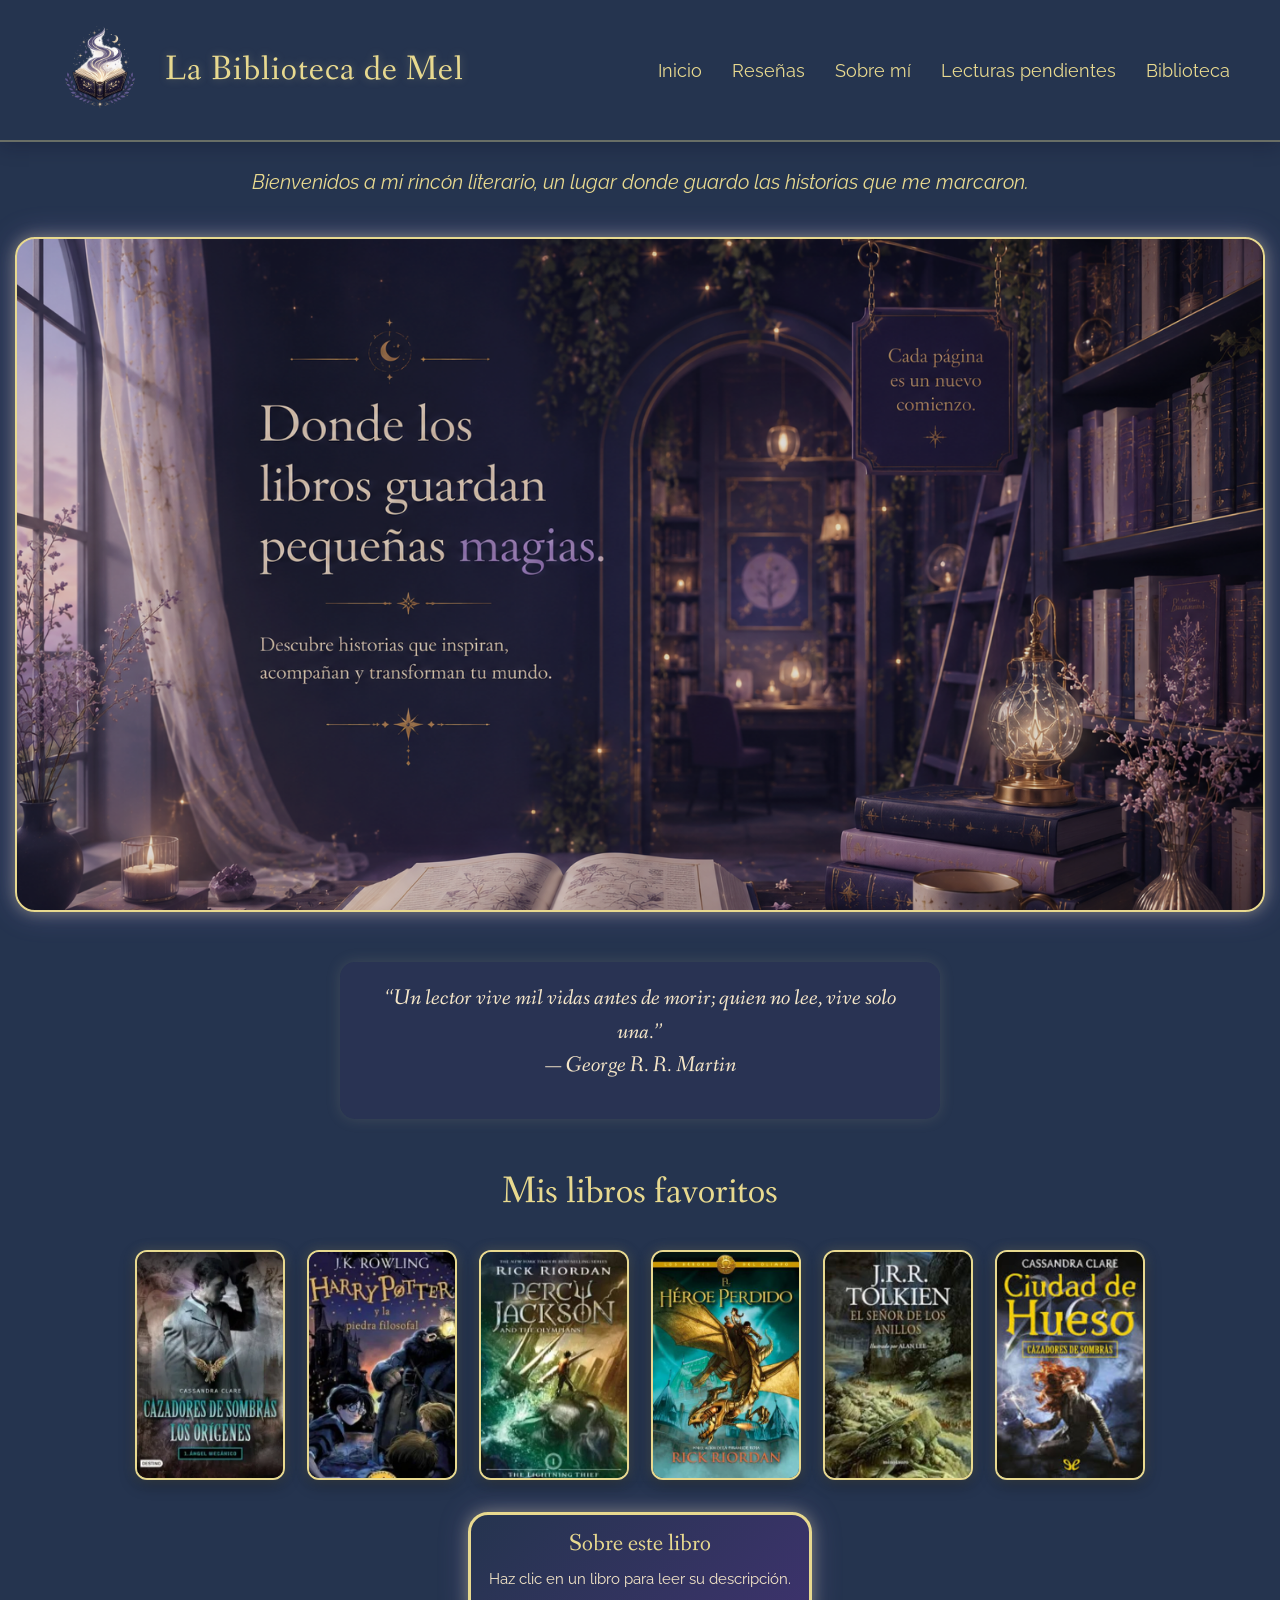
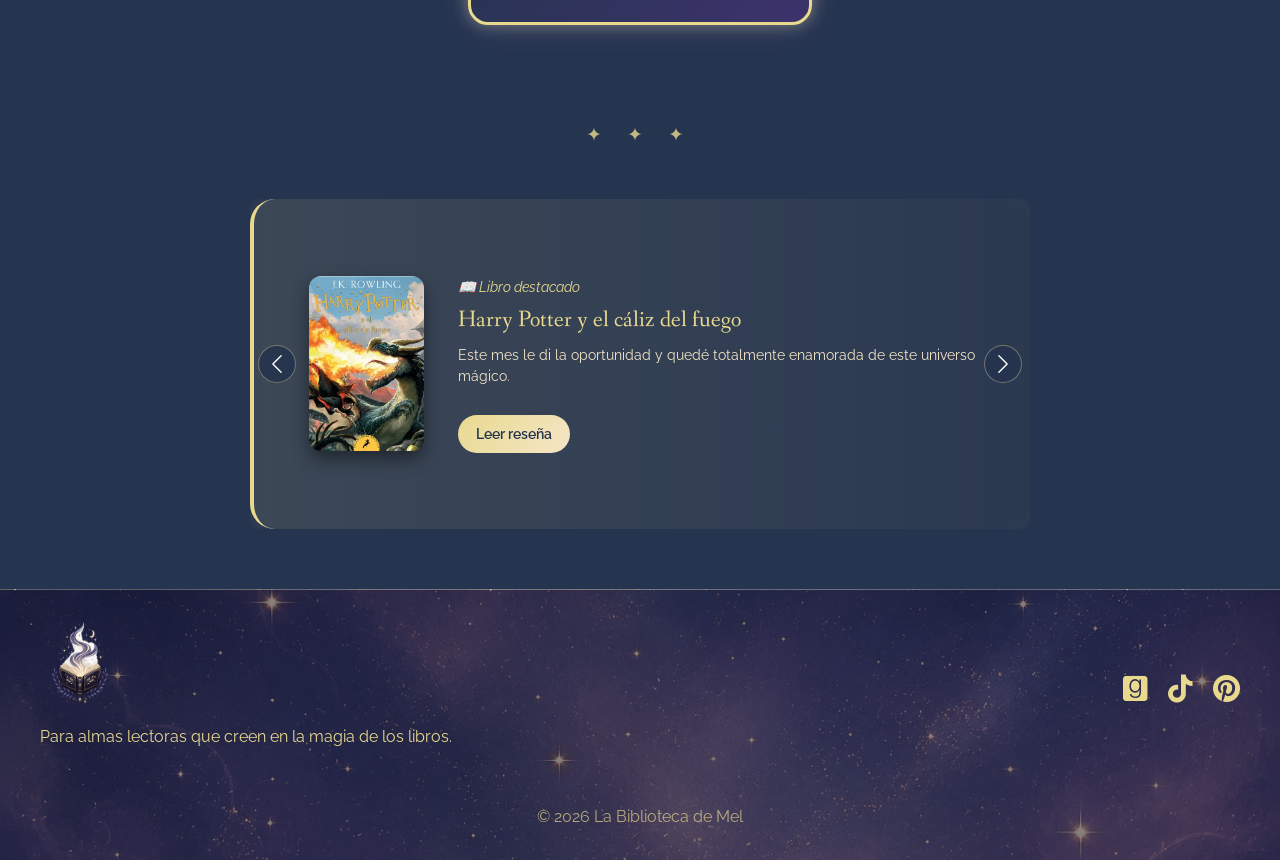
==== commit 6db957e9: "optimizacion de todo" ====
--- a/index.html
+++ b/index.html
@@ -1,229 +1,298 @@
 <!DOCTYPE html>
-<html lang="es">      
+<html lang="es">
 <head>
     <meta charset="UTF-8">
+    <meta name="viewport" content="width=device-width, initial-scale=1.0">
     <meta name="author" content="Melany Russi">
-    <meta name="description"
-content="La Biblioteca de Mel es un rincón literario donde comparto reseñas, libros favoritos, lecturas pendientes y recomendaciones para amantes de la lectura.">
-  <meta name="keywords"
-content="libros, reseñas, lectura, fantasía, Harry Potter, Percy Jackson, Biblioteca de Mel">
-<title>La Biblioteca de Mel | Reseñas y recomendaciones de libros</title>
+    <meta name="description" content="La Biblioteca de Mel es un rincón literario donde comparto reseñas, libros favoritos, lecturas pendientes y recomendaciones para amantes de la lectura.">
+    <meta name="keywords" content="libros, reseñas, lectura, fantasía, Harry Potter, Percy Jackson, Biblioteca de Mel">
+
+    <title>La Biblioteca de Mel | Reseñas y recomendaciones de libros</title>
+
     <link rel="preconnect" href="https://fonts.googleapis.com">
-<link rel="preconnect" href="https://fonts.gstatic.com" crossorigin>
-<link href="https://fonts.googleapis.com/css2?family=Alef:wght@400;700&family=Fanwood+Text:ital@0;1&family=Raleway:ital,wght@0,100..900;1,100..900&display=swap" rel="stylesheet">
-<link rel="stylesheet" href="https://cdnjs.cloudflare.com/ajax/libs/font-awesome/6.5.1/css/all.min.css">
-<link href="https://cdn.jsdelivr.net/npm/bootstrap@5.3.8/dist/css/bootstrap.min.css" rel="stylesheet">
-<link rel="stylesheet" href="./css/styles.css">
+    <link rel="preconnect" href="https://fonts.gstatic.com" crossorigin>
+    <link href="https://fonts.googleapis.com/css2?family=Alef:wght@400;700&family=Fanwood+Text:ital@0;1&family=Raleway:ital,wght@0,100..900;1,100..900&display=swap" rel="stylesheet">
+
+    <link rel="stylesheet" href="https://cdnjs.cloudflare.com/ajax/libs/font-awesome/6.5.1/css/all.min.css">
+    <link href="https://cdn.jsdelivr.net/npm/bootstrap@5.3.8/dist/css/bootstrap.min.css" rel="stylesheet">
+    <link rel="stylesheet" href="./css/styles.css">
 </head>
+
 <body>
-    <header class="header"> 
-       <a href="index.html" class="logo">
-    <img src="./assents/logo7.png" alt="Logo">
-    <h1>La Biblioteca de Mel</h1>
-</a>
-<nav class="menu">
- <ul>
-<li><a href="#">Inicio</a></li>
-<li><a href="./pages/reseñas.html">Reseñas</a></li>
-<li><a href="./pages/sobremi.html">Sobre mi</a></li>
-<li><a href="./pages/lecturaspendientes.html">Lecturas pendientes</a></li>
-<li><a href="./pages/biblioteca.html">Biblioteca</a></li>
- </ul>
-</nav>
-   </header>
-   <main>
-    <p class="bienvenida">
-  Bienvenidos a mi rincón literario, un lugar donde guardo las historias que me marcaron.
-</p>
-<section class="hero">
-  <div class="overlay"> </div>
-</section>
-<section class="frase-literaria">
-    <p>
-        “"Un lector vive mil vidas antes de morir; quien no lee, vive solo una."
-— George R. R. Martin”
-    </p>
-</section>
- <section class="libros">
-<h2>Mis libros favoritos</h2>
-    <div class="galeria">
-          <div class="item">
-  <img src="./assents/1,1 (1).webp"
-alt="Portada del libro Ángel mecánico de Cassandra Clare"
-loading="lazy"  decoding="async"
-onclick="mostrarDescripcion(
-'En el Londres victoriano, Tessa Gray descubre un mundo oculto lleno de cazadores de sombras, magia y peligros.',
-'./pages/reseñas.html#resena-angel',
-this
-)">
-          </div>
-           <div class="item">  
-  <img src="./assents/2 (4) (1).jpg"
-alt="Portada del libro Harry Potter y la piedra filosofal de JK Rowling"
-loading="lazy" decoding="async"
-onclick="mostrarDescripcion(
-'Harry Potter descubre que es un mago y comienza sus estudios en Hogwarts, donde vivirá aventuras, amistades y misterios mágicos.',
-'./pages/reseñas.html#resena-harry',
-this
-)">
-           </div>
-  <div class="item">
-  <img src="./assents/3 (3) (1).jpg"
-alt="Portada del libro Percy Jackson y el ladrón del rayo de Rick Riordan"
-loading="lazy" decoding="async"
-onclick="mostrarDescripcion( 
-'Percy y sus amigos deben encontrar el Vellocino de Oro para salvar el Campamento Mestizo mientras enfrentan monstruos y desafíos.',
-'./pages/reseñas.html#resena-percy',
-this
-)">
-</div>
-   <div class="item">
- <img src="./assents/4 (1).jpg"
-alt="Portada del libro El héroe perdido de Rick Riordan"
-loading="lazy" decoding="async"
-onclick="mostrarDescripcion(
-'Una nueva generación de semidioses debe unirse para detener el despertar de Gea.',
-'./pages/reseñas.html#resena-heroes',
-this
-)">
-</div>
- <div class="item">
-  <img src="./assents/5 (1).jpg"
-alt="Portada del libro El señor de los anillos"
-loading="lazy" decoding="async"
-onclick="mostrarDescripcion(
-'Frodo Bolsón emprende un viaje épico para destruir el Anillo Único.',
-'./pages/reseñas.html#resena-lotr',
-this
-)">
-</div>
-<div class="item">
- <img src="./assents/6 (1).jpg"
-alt="Portada del libro Ciudad de hueso"
-loading="lazy" decoding="async"
-onclick="mostrarDescripcion(
-'Clary Fray descubre el mundo de los cazadores de sombras.',
-'./pages/reseñas.html#resena-cazadores',
-this
-)">
-</div>
-<div id="descripcion-libro" class="descripcion-libro">
-    <h3>Sobre este libro</h3>
-    <p id="texto-descripcion">
-        Haz clic en un libro para leer su descripción.
-    </p>
-   <a id="boton-libro" href="#" class="btn-magico">
-    ✨ Descubrir más
-</a>
-</div>
- </section>
- <div class="separador-favorito">
-    ✦ ✦ ✦
-</div>
-<section class="destacados-mes">
-  <div id="carouselDestacados" class="carousel slide" data-bs-ride="carousel">
-    <div class="carousel-inner">
-      <div class="carousel-item active">
-        <div class="destacado-slide">
-          <img src="./assents/delmes.webp" alt="Harry Potter y el cáliz del fuego">
-          <div>
-            <span>📖 Libro destacado</span>
-            <h3>Harry Potter y el cáliz del fuego</h3>
+    <header class="header">
+        <a href="index.html" class="logo" aria-label="Ir al inicio de La Biblioteca de Mel">
+            <img src="./assents/logo7.png" alt="Logo de La Biblioteca de Mel" width="100" height="100">
+            <h1>La Biblioteca de Mel</h1>
+        </a>
+
+        <nav class="menu" aria-label="Navegación principal">
+            <ul>
+                <li><a href="index.html" aria-current="page">Inicio</a></li>
+                <li><a href="./pages/reseñas.html">Reseñas</a></li>
+                <li><a href="./pages/sobremi.html">Sobre mí</a></li>
+                <li><a href="./pages/lecturaspendientes.html">Lecturas pendientes</a></li>
+                <li><a href="./pages/biblioteca.html">Biblioteca</a></li>
+            </ul>
+        </nav>
+    </header>
+
+    <main>
+        <p class="bienvenida">
+            Bienvenidos a mi rincón literario, un lugar donde guardo las historias que me marcaron.
+        </p>
+
+        <section class="hero" aria-label="Imagen principal de una biblioteca mágica">
+            <div class="overlay" aria-hidden="true"></div>
+        </section>
+
+        <section class="frase-literaria" aria-label="Frase literaria destacada">
             <p>
-              Este mes le dí la oportunidad y quedé totalmente enamorada de este universo mágico.
+                “Un lector vive mil vidas antes de morir; quien no lee, vive solo una.”
+                <br>
+                — George R. R. Martin
             </p>
-            <a href="./pages/reseñas.html#resena-harry" class="btn-favorito">
-              Leer reseña
-            </a>
-          </div>
+        </section>
+
+        <section class="libros" aria-labelledby="titulo-favoritos">
+            <h2 id="titulo-favoritos">Mis libros favoritos</h2>
+
+            <div class="galeria">
+                <div class="item">
+                    <img
+                        src="./assents/1,1 (1).webp"
+                        alt="Portada del libro Ángel mecánico de Cassandra Clare"
+                        loading="lazy"
+                        decoding="async"
+                        tabindex="0"
+                        role="button"
+                        data-link="./pages/reseñas.html#resena-angel"
+                        data-descripcion="En el Londres victoriano, Tessa Gray descubre un mundo oculto lleno de cazadores de sombras, magia y peligros.">
+                </div>
+
+                <div class="item">
+                    <img
+                        src="./assents/2 (4) (1).jpg"
+                        alt="Portada del libro Harry Potter y la piedra filosofal de J. K. Rowling"
+                        loading="lazy"
+                        decoding="async"
+                        tabindex="0"
+                        role="button"
+                        data-link="./pages/reseñas.html#resena-harry"
+                        data-descripcion="Harry Potter descubre que es un mago y comienza sus estudios en Hogwarts, donde vivirá aventuras, amistades y misterios mágicos.">
+                </div>
+
+                <div class="item">
+                    <img
+                        src="./assents/3 (3) (1).jpg"
+                        alt="Portada del libro Percy Jackson y el ladrón del rayo de Rick Riordan"
+                        loading="lazy"
+                        decoding="async"
+                        tabindex="0"
+                        role="button"
+                        data-link="./pages/reseñas.html#resena-percy"
+                        data-descripcion="Percy y sus amigos deben encontrar el Vellocino de Oro para salvar el Campamento Mestizo mientras enfrentan monstruos y desafíos.">
+                </div>
+
+                <div class="item">
+                    <img
+                        src="./assents/4 (1).jpg"
+                        alt="Portada del libro El héroe perdido de Rick Riordan"
+                        loading="lazy"
+                        decoding="async"
+                        tabindex="0"
+                        role="button"
+                        data-link="./pages/reseñas.html#resena-heroes"
+                        data-descripcion="Una nueva generación de semidioses debe unirse para detener el despertar de Gea.">
+                </div>
+
+                <div class="item">
+                    <img
+                        src="./assents/5 (1).jpg"
+                        alt="Portada del libro El señor de los anillos"
+                        loading="lazy"
+                        decoding="async"
+                        tabindex="0"
+                        role="button"
+                        data-link="./pages/reseñas.html#resena-lotr"
+                        data-descripcion="Frodo Bolsón emprende un viaje épico para destruir el Anillo Único.">
+                </div>
+
+                <div class="item">
+                    <img
+                        src="./assents/6 (1).jpg"
+                        alt="Portada del libro Ciudad de hueso de Cassandra Clare"
+                        loading="lazy"
+                        decoding="async"
+                        tabindex="0"
+                        role="button"
+                        data-link="./pages/reseñas.html#resena-cazadores"
+                        data-descripcion="Clary Fray descubre el mundo de los cazadores de sombras.">
+                </div>
+
+                <div id="descripcion-libro" class="descripcion-libro" aria-live="polite">
+                    <h3>Sobre este libro</h3>
+                    <p id="texto-descripcion">
+                        Haz clic en un libro para leer su descripción.
+                    </p>
+                    <a id="boton-libro" href="./pages/reseñas.html" class="btn-magico">
+                        ✨ Descubrir más
+                    </a>
+                </div>
+            </div>
+        </section>
+
+        <div class="separador-favorito" aria-hidden="true">
+            ✦ ✦ ✦
         </div>
-      </div>
-      <div class="carousel-item">
-        <div class="destacado-slide">
-          <img src="./assents/destacado.jpg" alt="Rick Riordan">
-          <div>
-            <span>✍️ Autor destacado</span>
-            <h3>Rick Riordan</h3>
-            <p>
-              El autor que me hizo descubrir cuánto podía disfrutar perderme entre las paginas de un libro.
-            </p>
-          </div>
+
+        <section class="destacados-mes" aria-label="Destacados del mes">
+            <div id="carouselDestacados" class="carousel slide" data-bs-ride="carousel">
+                <div class="carousel-inner">
+                    <article class="carousel-item active">
+                        <div class="destacado-slide">
+                            <img
+                                src="./assents/delmes.webp"
+                                alt="Portada de Harry Potter y el cáliz del fuego"
+                                loading="lazy"
+                                decoding="async">
+
+                            <div>
+                                <span>📖 Libro destacado</span>
+                                <h3>Harry Potter y el cáliz del fuego</h3>
+                                <p>
+                                    Este mes le di la oportunidad y quedé totalmente enamorada de este universo mágico.
+                                </p>
+                                <a href="./pages/reseñas.html#resena-harry" class="btn-favorito">
+                                    Leer reseña
+                                </a>
+                            </div>
+                        </div>
+                    </article>
+
+                    <article class="carousel-item">
+                        <div class="destacado-slide">
+                            <img
+                                src="./assents/destacado.jpg"
+                                alt="Fotografía de Rick Riordan"
+                                loading="lazy"
+                                decoding="async">
+
+                            <div>
+                                <span>✍️ Autor destacado</span>
+                                <h3>Rick Riordan</h3>
+                                <p>
+                                    El autor que me hizo descubrir cuánto podía disfrutar perderme entre las páginas de un libro.
+                                </p>
+                            </div>
+                        </div>
+                    </article>
+
+                    <article class="carousel-item">
+                        <div class="destacado-slide destacado-cita">
+                            <div>
+                                <span>🌙 Cita destacada</span>
+                                <h3>
+                                    “Siempre hay que tener cuidado con los libros y con lo que contienen, porque las palabras tienen el poder de transformarnos.”
+                                </h3>
+                                <p>— Cassandra Clare</p>
+                            </div>
+                        </div>
+                    </article>
+
+                    <article class="carousel-item">
+                        <div class="destacado-slide">
+                            <img
+                                src="./assents/biblio27.webp"
+                                alt="Portada del libro El Principito"
+                                loading="lazy"
+                                decoding="async">
+
+                            <div>
+                                <span>✨ Recomendación especial</span>
+                                <h3>El Principito</h3>
+                                <p>
+                                    Cada vez que leas este libro vas a encontrar nuevos significados.
+                                </p>
+                                <a href="./pages/reseñas.html" class="btn-favorito">
+                                    Leer reseña
+                                </a>
+                            </div>
+                        </div>
+                    </article>
+                </div>
+
+                <button class="carousel-control-prev" type="button" data-bs-target="#carouselDestacados" data-bs-slide="prev" aria-label="Ver destacado anterior">
+                    <span class="carousel-control-prev-icon" aria-hidden="true"></span>
+                </button>
+
+                <button class="carousel-control-next" type="button" data-bs-target="#carouselDestacados" data-bs-slide="next" aria-label="Ver destacado siguiente">
+                    <span class="carousel-control-next-icon" aria-hidden="true"></span>
+                </button>
+            </div>
+        </section>
+    </main>
+
+    <footer class="footer">
+        <div class="footer-contenido">
+            <div class="footer-logo">
+                <img src="./assents/logo7.png" alt="Logo de La Biblioteca de Mel" width="100" height="100">
+                <p>Para almas lectoras que creen en la magia de los libros.</p>
+            </div>
+
+            <div class="footer-redes">
+                <div class="iconos">
+                    <a href="#" aria-label="Ir a Goodreads">
+                        <i class="fa-brands fa-goodreads" aria-hidden="true"></i>
+                    </a>
+
+                    <a href="#" aria-label="Ir a TikTok">
+                        <i class="fa-brands fa-tiktok" aria-hidden="true"></i>
+                    </a>
+
+                    <a href="#" aria-label="Ir a Pinterest">
+                        <i class="fa-brands fa-pinterest" aria-hidden="true"></i>
+                    </a>
+                </div>
+            </div>
         </div>
-      </div>
-      <div class="carousel-item">
-        <div class="destacado-slide destacado-cita">
-          <div>
-            <span>🌙 Cita destacada</span>
-            <h3>“—Siempre hay que tener cuidado con los libros —dijo Tessa—, y con lo que contienen, porque las palabras tienen el poder de transformarnos.”</h3>
-            <p>— Cassandra Clare</p>
-          </div>
+
+        <div class="footer-copy">
+            <p>© 2026 La Biblioteca de Mel</p>
         </div>
-      </div>
-      <div class="carousel-item">
-        <div class="destacado-slide">
-          <img src="./assents/biblio27.webp" alt="El Principito">
-          <div>
-            <span>✨ Recomendación especial</span>
-            <h3>El Principito</h3>
-            <p>
-             Cada vez que leas este libro vas a encontrar nuevos significados
-            </p>
-             <a href="./pages/reseñas.html#reseña" class="btn-favorito">
-              Leer reseña
-            </a>
-          </div>
-        </div>
-      </div>
-    </div>
-    <button class="carousel-control-prev" type="button" data-bs-target="#carouselDestacados" data-bs-slide="prev">
-      <span class="carousel-control-prev-icon"></span>
-    </button>
-    <button class="carousel-control-next" type="button" data-bs-target="#carouselDestacados" data-bs-slide="next">
-      <span class="carousel-control-next-icon"></span>
-    </button>
-  </div>
-</section>
-   </main>
- <footer class="footer">
-    <div class="footer-contenido">
-        <div class="footer-logo">
-            <img src="./assents/logo7.png" alt="Logo">
-            <p>Para almas lectoras que creen en la magia de los libros.</p>
-        </div>
-        <div class="footer-redes">
-             <div class="iconos">
-            <a href="#">
-        <i class="fa-brands fa-goodreads"></i>
-    </a>
-    <a href="#">
-        <i class="fa-brands fa-tiktok"></i>
-    </a>
-    <a href="#">
-        <i class="fa-brands fa-pinterest"></i>
-    </a>
-        </div>
-        </div>
-    </div>
-    <div class="footer-copy">
-        <p>© 2026 La Biblioteca de Mel</p>
-    </div>
-</footer>
-<script>
-function mostrarDescripcion(texto, link, elemento){
-
-    document.getElementById("texto-descripcion").innerText = texto;
-
-    const boton = document.getElementById("boton-libro");
-    boton.href = link;
-    boton.style.display = "inline-block";
-
-    document.querySelectorAll(".item").forEach(item => {
-        item.classList.remove("seleccionado");
-    });
-
-    elemento.parentElement.classList.add("seleccionado");
-}
-</script>
-<script src="https://cdn.jsdelivr.net/npm/bootstrap@5.3.8/dist/js/bootstrap.bundle.min.js"></script>
+    </footer>
+
+    <script>
+        const libros = document.querySelectorAll(".item img");
+        const textoDescripcion = document.getElementById("texto-descripcion");
+        const botonLibro = document.getElementById("boton-libro");
+
+        function mostrarDescripcion(elemento){
+            textoDescripcion.textContent = elemento.dataset.descripcion;
+            botonLibro.href = elemento.dataset.link;
+            botonLibro.style.display = "inline-block";
+
+            document.querySelectorAll(".item").forEach(item => {
+                item.classList.remove("seleccionado");
+            });
+
+            elemento.parentElement.classList.add("seleccionado");
+        }
+
+        libros.forEach(libro => {
+            libro.addEventListener("click", () => {
+                mostrarDescripcion(libro);
+            });
+
+            libro.addEventListener("keydown", evento => {
+                if(evento.key === "Enter" || evento.key === " "){
+                    evento.preventDefault();
+                    mostrarDescripcion(libro);
+                }
+            });
+        });
+    </script>
+
+    <script src="https://cdn.jsdelivr.net/npm/bootstrap@5.3.8/dist/js/bootstrap.bundle.min.js"></script>
 </body>
 </html>
+
--- a/css/styles.css
+++ b/css/styles.css
@@ -5,7 +5,9 @@
   box-sizing: border-box;
 }
 
-h1, h2, h3 {
+h1,
+h2,
+h3 {
   font-family: "Fanwood Text", serif;
   font-weight: 500;
   font-style: normal;
@@ -53,25 +55,25 @@
 }
 
 .header {
+  display: flex;
+  align-items: center;
+  justify-content: space-between;
+  margin-bottom: 25px;
   padding: 20px 50px;
-  display: flex;
-  justify-content: space-between;
-  align-items: center;
   border-bottom: 2px solid rgba(232, 217, 143, 0.35);
   box-shadow: 0 4px 18px rgba(12, 10, 35, 0.25);
-  margin-bottom: 25px;
 }
 .header h1 {
   margin: 0;
   font-size: 2.2rem;
   letter-spacing: 1px;
-  transition: 0.3s;
   text-shadow: 0 0 10px rgba(221, 210, 151, 0.3);
+  transition: all 0.3s ease;
   animation: aparecer 1s ease;
 }
 .header h1:hover {
+  color: #f5e6b3;
   transform: scale(1.03);
-  color: #f5e6b3;
 }
 
 .menu {
@@ -85,17 +87,11 @@
   list-style: none;
 }
 .menu a {
+  position: relative;
+  color: #E8D98F;
   text-decoration: none;
-  color: #E8D98F;
   font-size: 18px;
-  transition: 0.3s;
-  position: relative;
-}
-.menu a:hover {
-  color: #f5e6b3;
-}
-.menu a:hover::after {
-  width: 100%;
+  transition: all 0.3s ease;
 }
 .menu a::after {
   content: "";
@@ -105,7 +101,13 @@
   width: 0;
   height: 2px;
   background: #E8D98F;
-  transition: 0.3s;
+  transition: all 0.3s ease;
+}
+.menu a:hover {
+  color: #f5e6b3;
+}
+.menu a:hover::after {
+  width: 100%;
 }
 
 .logo {
@@ -118,7 +120,7 @@
   width: 100px;
   height: 100px;
   object-fit: cover;
-  transition: 0.3s;
+  transition: all 0.3s ease;
   animation: flotar 3s ease-in-out infinite;
 }
 .logo img:hover {
@@ -127,16 +129,17 @@
 }
 
 .footer {
+  position: relative;
+  margin-top: 60px;
+  padding: 15px 20px;
+  color: #E8D98F;
   border-top: 1px solid rgba(221, 210, 151, 0.3);
   background-color: #1b2740;
-  background-image: url(../assents/fondofooter2.png);
+  background-image: url("../assents/fondofooter2.png");
   background-size: cover;
   background-position: center;
   background-repeat: no-repeat;
-  margin-top: 60px;
-  padding: 15px 20px;
-  position: relative;
-  color: #E8D98F;
+  overflow: hidden;
 }
 .footer::before {
   content: "";
@@ -144,11 +147,12 @@
   inset: 0;
   background: rgba(12, 10, 35, 0.5);
   z-index: 1;
+  pointer-events: none;
 }
 .footer a {
   color: #E8D98F;
   text-decoration: none;
-  transition: 0.3s;
+  transition: all 0.3s ease;
 }
 .footer a:hover {
   color: #f5e6b3;
@@ -156,50 +160,52 @@
 }
 
 .footer-contenido {
+  position: relative;
+  z-index: 2;
+  max-width: 1200px;
+  margin: 0 auto;
   display: flex;
   justify-content: space-between;
+  align-items: center;
   flex-wrap: wrap;
   gap: 40px;
+  box-sizing: border-box;
+}
+
+.footer-logo img {
+  width: 80px;
+  display: block;
+  margin-bottom: 10px;
+}
+
+.footer-redes,
+.iconos {
+  display: flex;
+  align-items: center;
+  justify-content: center;
+  gap: 20px;
+}
+.footer-redes a,
+.iconos a {
+  font-size: 28px;
+  transition: all 0.3s ease;
+}
+.footer-redes a:hover,
+.iconos a:hover {
+  transform: translateY(-5px);
+}
+
+.footer-copy {
   position: relative;
   z-index: 2;
-}
-
-.footer-logo img {
-  width: 80px;
-  margin-bottom: 10px;
-}
-
-.footer-redes {
-  display: flex;
-  gap: 20px;
-  align-items: center;
-  justify-content: center;
-}
-.footer-redes a {
-  font-size: 28px;
-}
-.footer-redes a:hover {
-  transform: translateY(-5px);
-}
-
-.iconos {
-  display: flex;
-  gap: 20px;
-}
-.iconos a {
-  font-size: 28px;
-}
-.iconos a:hover {
-  transform: translateY(-5px);
-}
-
-.footer-copy {
-  text-align: center;
   margin-top: 30px;
+  text-align: center;
   opacity: 0.7;
 }
 
 .separador-footer {
+  position: relative;
+  z-index: 2;
   margin: 15px 0;
   text-align: center;
   letter-spacing: 8px;
@@ -214,12 +220,14 @@
   background: #E8D98F;
   color: #25344F;
   text-decoration: none;
-  font-weight: bold;
+  font-weight: 700;
   border-radius: 10px;
-  transition: 0.3s;
+  transition: all 0.3s ease;
 }
 .btn-libro:hover {
   background: #f5e6b3;
+  transform: translateY(-2px);
+  box-shadow: 0 0 15px rgba(221, 210, 151, 0.4);
 }
 
 .btn-magico {
@@ -231,7 +239,7 @@
   background: linear-gradient(135deg, #E8D98F, #F5E6C8);
   color: #25344F;
   text-decoration: none;
-  transition: 0.3s;
+  transition: all 0.3s ease;
 }
 .btn-magico:hover {
   transform: translateY(-3px);
@@ -249,7 +257,7 @@
   text-decoration: none;
   font-size: 0.8rem;
   font-weight: 600;
-  transition: 0.3s;
+  transition: all 0.3s ease;
 }
 .ver-mas:hover {
   background: rgba(221, 210, 151, 0.15);
@@ -259,11 +267,15 @@
 
 .btn-sinopsis {
   opacity: 0;
-  transition: 0.3s;
+  visibility: hidden;
+  transform: translateY(5px);
+  transition: all 0.3s ease;
 }
 
 .pendiente-card:hover .btn-sinopsis {
   opacity: 1;
+  visibility: visible;
+  transform: translateY(0);
 }
 
 .form-lectores button {
@@ -274,7 +286,7 @@
   background: #E8D98F;
   color: #25344F;
   cursor: pointer;
-  transition: 0.3s;
+  transition: all 0.3s ease;
 }
 .form-lectores button:hover {
   transform: translateY(-3px);
@@ -291,18 +303,18 @@
   text-decoration: none;
   font-size: 0.9rem;
   font-weight: 600;
-  transition: 0.3s;
+  transition: all 0.3s ease;
 }
 .btn-favorito:hover {
+  color: #25344F;
   transform: translateY(-3px);
-  color: #25344F;
   box-shadow: 0 0 15px rgba(221, 210, 151, 0.55), 0 0 25px rgba(183, 156, 237, 0.25);
 }
 
 .pendiente-card {
   width: 150px;
   text-align: center;
-  transition: 0.3s;
+  transition: all 0.3s ease;
 }
 .pendiente-card:hover {
   transform: translateY(-8px);
@@ -319,7 +331,7 @@
   border-radius: 12px;
   border: 2px solid rgba(221, 210, 151, 0.6);
   box-shadow: 0 6px 18px rgba(0, 0, 0, 0.45), 0 0 12px rgba(221, 210, 151, 0.25);
-  transition: 0.3s;
+  transition: all 0.3s ease;
 }
 .pendiente-card h3 {
   font-size: 1.05rem;
@@ -359,8 +371,8 @@
   object-fit: cover;
   border-radius: 12px;
   border: 2px solid rgba(221, 210, 151, 0.5);
-  transition: 0.3s;
   margin-bottom: 12px;
+  transition: all 0.3s ease;
 }
 .libro-biblioteca img:hover {
   transform: translateY(-7px);
@@ -368,15 +380,15 @@
 }
 
 .resena-card {
+  max-width: 220px;
+  height: 100%;
+  margin: auto;
+  padding: 12px;
   background: linear-gradient(135deg, rgba(37, 52, 79, 0.95), rgba(62, 50, 110, 0.9));
   border: 1px solid rgba(221, 210, 151, 0.35);
   border-radius: 18px;
-  padding: 12px;
   box-shadow: 0 0 18px rgba(221, 210, 151, 0.15);
-  transition: 0.3s;
-  max-width: 220px;
-  margin: auto;
-  height: 100%;
+  transition: all 0.3s ease;
 }
 .resena-card:hover {
   transform: translateY(-7px);
@@ -391,19 +403,20 @@
   margin-bottom: 12px;
 }
 .resena-card h3 {
-  font-size: 1.1rem;
   min-height: 48px;
+  margin: 6px 0 3px;
   display: flex;
   align-items: center;
   justify-content: center;
-  margin: 6px 0 3px;
+  font-size: 1.1rem;
+  text-align: center;
 }
 
 .favorito-contenido {
   display: grid;
   grid-template-columns: 180px 1fr;
+  align-items: center;
   gap: 25px;
-  align-items: center;
   padding: 25px;
   border-radius: 25px;
   border-left: 4px solid #E8D98F;
@@ -416,26 +429,26 @@
 }
 
 .bienvenida {
-  text-align: center;
+  margin-bottom: 40px;
   color: #E8D98F;
   font-size: 20px;
-  margin-bottom: 40px;
   font-style: italic;
+  text-align: center;
 }
 
 .hero {
+  position: relative;
+  display: flex;
+  align-items: center;
+  max-width: 1200px;
   height: 70vh;
-  max-width: 1200px;
   margin: 20px auto;
   padding-left: 85px;
+  overflow: hidden;
   background-image: url("../assents/fotoprincipal.png");
   background-size: cover;
   background-position: center 35%;
   background-repeat: no-repeat;
-  display: flex;
-  align-items: center;
-  position: relative;
-  overflow: hidden;
   border: 2px solid #E8D98F;
   border-radius: 20px;
   box-shadow: 0 0 15px rgba(221, 210, 151, 0.4), 0 0 30px rgba(183, 156, 237, 0.3);
@@ -447,16 +460,16 @@
   background: rgba(12, 10, 35, 0.12);
 }
 .hero h1 {
-  font-size: 2.8rem;
   color: #F5E6C8;
   font-family: "Fanwood Text", serif;
+  font-size: 2.8rem;
   line-height: 1.1;
 }
 .hero p {
   margin-top: 20px;
-  font-size: 1.2rem;
   color: #d8c8ff;
   font-family: "Raleway", sans-serif;
+  font-size: 1.2rem;
 }
 
 .overlay {
@@ -469,11 +482,11 @@
   max-width: 600px;
   margin: 50px auto;
   padding: 20px;
-  text-align: center;
+  color: #F5E6C8;
   font-family: "Fanwood Text", serif;
   font-size: 1.4rem;
   font-style: italic;
-  color: #F5E6C8;
+  text-align: center;
   background: rgba(62, 50, 110, 0.15);
   border-radius: 15px;
   box-shadow: 0 0 15px rgba(221, 210, 151, 0.15);
@@ -485,14 +498,14 @@
   text-align: center;
 }
 .libros h2 {
-  text-align: center;
-  font-size: 2.4rem;
-  color: #E8D98F;
-  font-family: "Fanwood Text", serif;
   margin-top: 40px;
   margin-bottom: 25px;
+  color: #E8D98F;
+  font-family: "Fanwood Text", serif;
+  font-size: 2.4rem;
+  text-align: center;
   animation: tituloFavoritos 1s ease;
-  transition: 0.3s;
+  transition: all 0.3s ease;
 }
 .libros h2:hover {
   transform: translateY(-5px);
@@ -511,11 +524,11 @@
 
 .item {
   width: 150px;
-  text-align: center;
-  perspective: 1000px;
   display: flex;
   flex-direction: column;
   align-items: center;
+  text-align: center;
+  perspective: 1000px;
 }
 .item img {
   position: relative;
@@ -523,8 +536,8 @@
   width: 150px;
   height: 230px;
   object-fit: cover;
+  border: 2px solid #E8D98F;
   border-radius: 12px;
-  border: 2px solid #E8D98F;
   transform-origin: left center;
   transform-style: preserve-3d;
   box-shadow: 0 4px 15px rgba(0, 0, 0, 0.4), 0 0 12px rgba(221, 210, 151, 0.25);
@@ -539,28 +552,30 @@
 }
 .item.seleccionado img {
   border: 2px solid #DDD297;
+  transform: rotateY(12deg) translateY(-8px);
   box-shadow: 0 0 20px rgba(221, 210, 151, 0.8), 0 0 40px rgba(183, 156, 237, 0.6);
-  transform: rotateY(12deg) translateY(-8px);
 }
 
 .descripcion-libro {
+  grid-column: 1/-1;
+  justify-self: center;
   max-width: 410px;
   margin: 10px auto 25px;
   padding: 15px 18px;
+  color: #F5E6C8;
+  font-size: 0.95rem;
+  line-height: 1.6;
+  text-align: center;
   background: linear-gradient(135deg, rgba(37, 52, 79, 0.95), rgba(62, 50, 110, 0.95));
   border: 3px solid #E8D98F;
   border-radius: 20px;
-  color: #F5E6C8;
-  font-size: 0.95rem;
-  line-height: 1.6;
-  text-align: center;
   box-shadow: 0 0 15px rgba(221, 210, 151, 0.4), 0 0 30px rgba(183, 156, 237, 0.25);
-  transition: 0.3s;
+  transition: all 0.3s ease;
   animation: aparecerDescripcion 0.4s ease;
 }
 .descripcion-libro h3 {
+  margin-bottom: 8px;
   font-size: 1.5rem;
-  margin-bottom: 8px;
 }
 .descripcion-libro.animar {
   animation: abrirLibro 0.5s ease;
@@ -580,12 +595,13 @@
 }
 .destacados-mes .carousel-control-prev,
 .destacados-mes .carousel-control-next {
+  position: absolute;
+  top: 50%;
   z-index: 50;
   width: 45px;
   height: 45px;
-  top: 50%;
+  opacity: 1;
   transform: translateY(-50%);
-  opacity: 1;
   background: rgba(37, 52, 79, 0.9);
   border: 1px solid rgba(232, 217, 143, 0.4);
   border-radius: 50%;
@@ -607,10 +623,10 @@
   padding: 22px;
   display: grid;
   grid-template-columns: 120px 1fr;
+  align-items: center;
   gap: 20px;
-  align-items: center;
+  border-left: 4px solid #E8D98F;
   border-radius: 25px;
-  border-left: 4px solid #E8D98F;
   background: linear-gradient(270deg, rgba(232, 217, 143, 0.12), rgba(62, 50, 110, 0.35), rgba(37, 52, 79, 0.45), rgba(232, 217, 143, 0.12));
   background-size: 400% 400%;
   animation: gradienteMagico 10s ease infinite;
@@ -621,8 +637,8 @@
   height: 165px;
   object-fit: cover;
   border-radius: 12px;
+  transform: rotate(-3deg);
   box-shadow: 0 8px 18px rgba(0, 0, 0, 0.45);
-  transform: rotate(-3deg);
 }
 .destacado-slide span {
   color: #E8D98F;
@@ -640,25 +656,14 @@
   line-height: 1.6;
 }
 
-@keyframes gradienteMagico {
-  0% {
-    background-position: 0% 50%;
-  }
-  50% {
-    background-position: 100% 50%;
-  }
-  100% {
-    background-position: 0% 50%;
-  }
-}
 .destacado-cita {
   grid-template-columns: 1fr;
   text-align: center;
 }
 .destacado-cita h3 {
-  text-align: center;
   font-size: 1.4rem;
   line-height: 1.4;
+  text-align: center;
 }
 
 .favorito-mes {
@@ -670,9 +675,9 @@
   box-shadow: none;
 }
 .favorito-mes h3 {
-  text-align: center;
+  margin: 0 0 25px;
   font-size: 2.1rem;
-  margin: 0 0 25px;
+  text-align: center;
 }
 
 .favorito-contenido img {
@@ -682,6 +687,7 @@
   border-radius: 10px;
   transform: rotate(-3deg);
   box-shadow: 0 8px 18px rgba(0, 0, 0, 0.45);
+  transition: all 0.3s ease;
 }
 .favorito-contenido img:hover {
   transform: rotate(-3deg) scale(1.05);
@@ -692,15 +698,35 @@
   text-align: left;
 }
 .favorito-texto h4 {
+  margin-bottom: 10px;
   color: #E8D98F;
   font-size: 1.4rem;
-  margin-bottom: 10px;
 }
 .favorito-texto p {
   color: #F5E6C8;
   line-height: 1.6;
 }
 
+.separador-favorito {
+  margin: 70px 0 50px;
+  color: #E8D98F;
+  font-size: 1.2rem;
+  letter-spacing: 10px;
+  text-align: center;
+  opacity: 0.8;
+}
+
+@keyframes gradienteMagico {
+  0% {
+    background-position: 0% 50%;
+  }
+  50% {
+    background-position: 100% 50%;
+  }
+  100% {
+    background-position: 0% 50%;
+  }
+}
 @keyframes tituloFavoritos {
   from {
     opacity: 0;
@@ -731,59 +757,45 @@
     transform: scaleY(1);
   }
 }
-.separador-favorito {
-  text-align: center;
-  color: #E8D98F;
-  font-size: 1.2rem;
-  letter-spacing: 10px;
-  margin: 70px 0 50px;
-  opacity: 0.8;
-}
-
-.descripcion-libro {
-  grid-column: 1/-1;
-  justify-self: center;
-}
-
-h3 {
-  font-size: 2rem;
+.sobre-mi {
+  padding: 15px 10% 45px;
+}
+.sobre-mi h3 {
   position: relative;
   z-index: 2;
-  color: #E8D98F;
   margin-top: 60px;
   margin-bottom: 20px;
-  text-align: center;
-  transition: 0.3s;
+  color: #E8D98F;
+  font-size: 2rem;
+  text-align: center;
+  transition: all 0.3s ease;
   animation: titulo 1s ease;
 }
-h3:hover {
+.sobre-mi h3:hover {
   transform: translateY(-5px);
   text-shadow: 0 0 15px rgba(221, 210, 151, 0.8);
-}
-
-.sobre-mi {
-  padding: 15px 10% 45px;
 }
 
 .sobre-contenido {
   display: flex;
   align-items: center;
   justify-content: center;
-  gap: 30px;
+  flex-wrap: nowrap;
+  gap: 40px;
   max-width: 1100px;
-  margin: auto;
+  margin: 0 auto;
   padding: 20px;
-  flex-wrap: wrap;
 }
 
 .sobre-imagen {
   position: relative;
+  flex-shrink: 0;
 }
 .sobre-imagen img {
-  width: 350px;
-  max-width: 100%;
+  width: 430px;
+  max-width: none;
+  border: 2px solid rgba(221, 210, 151, 0.4);
   border-radius: 20px;
-  border: 2px solid rgba(221, 210, 151, 0.4);
   box-shadow: 0 0 15px rgba(221, 210, 151, 0.25), 0 0 30px rgba(183, 156, 237, 0.15);
 }
 .sobre-imagen::before {
@@ -800,11 +812,12 @@
   max-width: 550px;
 }
 .sobre-texto h2 {
+  position: relative;
+  margin-bottom: 25px;
   font-size: 3rem;
-  margin-bottom: 25px;
+  text-shadow: 0 0 8px rgba(221, 210, 151, 0.25);
+  transition: all 0.3s ease;
   animation: aparecerTitulo 1s ease;
-  text-shadow: 0 0 8px rgba(221, 210, 151, 0.25);
-  transition: 0.3s;
 }
 .sobre-texto h2::after {
   content: "";
@@ -817,14 +830,14 @@
   animation: subrayado 1.2s forwards;
 }
 .sobre-texto h2:hover {
+  transform: translateY(-2px);
   text-shadow: 0 0 10px rgba(221, 210, 151, 0.6), 0 0 20px rgba(183, 156, 237, 0.3);
-  transform: translateY(-2px);
 }
 .sobre-texto p {
+  margin-bottom: 12px;
   color: #F5E6C8;
   font-size: 1.1rem;
   line-height: 1.7;
-  margin-bottom: 12px;
 }
 
 .timeline {
@@ -833,76 +846,76 @@
   padding: 10px 20px;
 }
 .timeline h3 {
-  text-align: center;
   margin-bottom: 25px;
+  text-align: center;
 }
 
 .timeline-contenedor {
-  max-width: 880px;
-  margin: 25px auto;
   display: grid;
   grid-template-columns: repeat(3, 1fr);
   gap: 18px;
+  max-width: 880px;
+  margin: 25px auto;
 }
 .timeline-contenedor .evento {
+  margin: 0;
   padding: 20px;
-  margin: 0;
-  text-align: center;
-  border-radius: 18px;
+  text-align: center;
   background: linear-gradient(135deg, rgba(37, 52, 79, 0.95), rgba(62, 50, 110, 0.9));
   border: 1px solid rgba(221, 210, 151, 0.35);
+  border-radius: 18px;
   box-shadow: 0 0 15px rgba(221, 210, 151, 0.15);
-  transition: 0.3s;
+  transition: all 0.3s ease;
 }
 .timeline-contenedor .evento:hover {
   transform: translateY(-5px);
 }
 .timeline-contenedor .evento h4 {
+  margin-bottom: 6px;
   color: #E8D98F;
   font-size: 1.1rem;
-  margin-bottom: 6px;
 }
 .timeline-contenedor .evento p {
+  margin: 0;
   color: #F5E6C8;
+  font-size: 0.95rem;
   line-height: 1.4;
-  margin: 0;
-  font-size: 0.95rem;
 }
 
 .puente-sobre-mi {
-  text-align: center;
   max-width: 700px;
   margin: 25px auto 35px;
+  text-align: center;
 }
 .puente-sobre-mi p {
   margin: 18px 2px 0;
+  color: rgba(245, 230, 200, 0.9);
   font-family: "Raleway", sans-serif;
   font-size: 1.1rem;
   line-height: 1.6;
-  color: rgba(245, 230, 200, 0.9);
 }
 
 .brillos {
+  display: block;
   margin: 0 auto;
-  display: block;
-  text-align: center;
   color: #E8D98F;
   font-size: 1rem;
   letter-spacing: 8px;
+  text-align: center;
   text-shadow: 0 0 8px rgba(221, 210, 151, 0.6), 0 0 15px rgba(183, 156, 237, 0.3);
 }
 
 .actualmente-leyendo {
-  max-width: 580px;
-  margin: 55px auto;
-  padding: 20px;
+  max-width: 500px;
+  margin: 45px auto;
+  padding: 10px;
 }
 .actualmente-leyendo > h5 {
-  text-align: center;
+  margin-bottom: 20px;
+  color: #E8D98F;
   font-size: 1.5rem;
-  margin-bottom: 20px;
-  color: #E8D98F;
   font-weight: 500;
+  text-align: center;
   opacity: 0.9;
 }
 .actualmente-leyendo > h5::after {
@@ -919,9 +932,9 @@
   border: 1px solid rgba(232, 217, 143, 0.3);
   box-shadow: 0 0 15px rgba(232, 217, 143, 0.12);
   display: flex;
+  align-items: center;
   gap: 18px;
-  align-items: center;
-  padding: 16px;
+  padding: 12px;
   overflow: hidden;
   background: linear-gradient(135deg, rgba(37, 52, 79, 0.95), rgba(62, 50, 110, 0.9)) !important;
 }
@@ -929,48 +942,47 @@
   width: 110px;
   height: 165px;
   object-fit: cover;
+  border: 2px solid rgba(232, 217, 143, 0.4);
   border-radius: 12px;
+}
+.lectura-card p {
+  margin-bottom: 12px;
+  color: #F5E6C8;
+  line-height: 1.6;
+}
+
+.portada-actual {
+  width: 110px;
+  height: 165px;
+  margin: 15px auto;
+  object-fit: cover;
   border: 2px solid rgba(232, 217, 143, 0.4);
-}
-
-.portada-actual {
-  width: 130px;
-  height: 195px;
-  object-fit: cover;
   border-radius: 12px;
-  border: 2px solid rgba(232, 217, 143, 0.4);
-  margin: 20px auto;
 }
 
 .card-title {
+  margin-bottom: 8px;
   color: #E8D98F;
   font-size: 1.2rem;
   font-weight: 600;
-  margin-bottom: 8px;
-}
-
-p {
-  color: #F5E6C8;
-  line-height: 1.6;
-  margin-bottom: 12px;
 }
 
 .card-text {
   color: #F5E6C8;
+  font-size: 0.95rem;
   line-height: 1.6;
-  font-size: 0.95rem;
 }
 
 .estado-lectura {
   display: inline-block;
   margin-top: 8px;
   padding: 7px 13px;
-  border-radius: 20px;
+  color: #E8D98F;
+  font-size: 0.85rem;
+  font-style: italic;
   background: rgba(232, 217, 143, 0.12);
   border: 1px solid rgba(232, 217, 143, 0.25);
-  color: #E8D98F;
-  font-size: 0.85rem;
-  font-style: italic;
+  border-radius: 20px;
 }
 
 @keyframes titulo {
@@ -988,30 +1000,44 @@
 }
 
 .titulo-biblioteca {
-  text-align: center;
+  margin-bottom: 15px;
+  color: #E8D98F;
+  font-family: "Fanwood Text", serif;
   font-size: 3rem;
-  color: #E8D98F;
-  font-family: "Fanwood Text", serif;
-  margin-bottom: 15px;
+  text-align: center;
   animation: brillo 3s ease-in-out infinite;
 }
 
 .intro-biblioteca {
-  text-align: center;
   max-width: 650px;
   margin: 0 auto 15px;
   color: #F5E6C8;
   line-height: 1.6;
+  text-align: center;
+}
+
+.estadisticas-biblioteca {
+  margin-bottom: 45px;
+  color: rgba(245, 230, 200, 0.8);
+  font-style: italic;
+  text-align: center;
+}
+
+.leyenda-biblioteca {
+  margin-bottom: 30px;
+  color: rgba(245, 230, 200, 0.8);
+  font-size: 0.9rem;
+  text-align: center;
 }
 
 .genero-biblioteca {
   margin-bottom: 65px;
 }
 .genero-biblioteca h3 {
+  margin-bottom: 8px;
+  color: #E8D98F;
+  font-size: 2rem;
   text-align: left;
-  font-size: 2rem;
-  margin-bottom: 8px;
-  color: #E8D98F;
 }
 
 .descripcion-genero {
@@ -1028,30 +1054,16 @@
 
 .libro-biblioteca h4 {
   margin: 0 0 8px;
+  color: #E8D98F;
   font-size: 1rem;
   line-height: 1.3;
-  color: #E8D98F;
 }
 .libro-biblioteca p {
   margin: 0;
+  color: #F5E6C8;
   font-size: 0.85rem;
   line-height: 1.4;
-  color: #F5E6C8;
   opacity: 0.85;
-}
-
-.estadisticas-biblioteca {
-  text-align: center;
-  color: rgba(245, 230, 200, 0.8);
-  margin-bottom: 45px;
-  font-style: italic;
-}
-
-.leyenda-biblioteca {
-  text-align: center;
-  color: rgba(245, 230, 200, 0.8);
-  font-size: 0.9rem;
-  margin-bottom: 30px;
 }
 
 @keyframes brillo {
@@ -1067,13 +1079,13 @@
   text-align: center;
 }
 .pendientes h2 {
+  margin-bottom: 10px;
   font-size: 3rem;
-  margin-bottom: 10px;
 }
 
 .intro-pendientes {
+  margin-bottom: 35px;
   color: #F5E6C8;
-  margin-bottom: 35px;
 }
 
 .pendientes-grid {
@@ -1082,30 +1094,33 @@
   justify-content: center;
   gap: 20px;
   max-width: 1100px;
-  margin: auto;
-}
-
+  margin: 0 auto;
+}
+
+/* ========================= */
+/* MODAL SINOPSIS */
+/* ========================= */
 .modal-sinopsis {
-  display: none;
   position: fixed;
   inset: 0;
-  background: rgba(12, 10, 35, 0.75);
   z-index: 999;
+  display: none;
   align-items: center;
   justify-content: center;
+  background: rgba(12, 10, 35, 0.75);
 }
 
 .contenido-sinopsis {
+  position: relative;
   width: 90%;
   max-width: 350px;
   padding: 18px 22px;
+  text-align: center;
+  color: #F5E6C8;
+  background: linear-gradient(135deg, rgba(37, 52, 79, 0.98), rgba(62, 50, 110, 0.95));
+  border: 1px solid rgba(221, 210, 151, 0.4);
   border-radius: 18px;
-  border: 1px solid rgba(221, 210, 151, 0.4);
-  background: linear-gradient(135deg, rgba(37, 52, 79, 0.98), rgba(62, 50, 110, 0.95));
-  color: #F5E6C8;
   box-shadow: 0 0 20px rgba(221, 210, 151, 0.2);
-  text-align: center;
-  position: relative;
   animation: aparecerModal 0.25s ease;
 }
 .contenido-sinopsis h3 {
@@ -1124,24 +1139,28 @@
   position: absolute;
   top: 8px;
   right: 10px;
-  width: 35px;
-  height: 35px;
   display: flex;
   align-items: center;
   justify-content: center;
+  width: 35px;
+  height: 35px;
+  background: rgba(221, 210, 151, 0.12);
   border: none;
   border-radius: 50%;
-  background: rgba(221, 210, 151, 0.12);
   color: #E8D98F;
   font-size: 1.5rem;
   cursor: pointer;
   z-index: 1000;
+  transition: all 0.3s ease;
 }
 .cerrar-sinopsis:hover {
   background: rgba(221, 210, 151, 0.25);
   box-shadow: 0 0 10px rgba(221, 210, 151, 0.3);
 }
 
+/* ========================= */
+/* ANIMACIONES */
+/* ========================= */
 @keyframes aparecerModal {
   from {
     opacity: 0;
@@ -1159,20 +1178,20 @@
 
 .titulo-resenas {
   position: relative;
-  text-align: center;
+  margin-bottom: 35px;
+  color: #E8D98F;
+  font-family: "Fanwood Text", serif;
   font-size: 3rem;
-  color: #E8D98F;
-  font-family: "Fanwood Text", serif;
-  margin-bottom: 35px;
+  text-align: center;
 }
 .titulo-resenas::after {
   content: "";
   position: absolute;
   left: 50%;
-  transform: translateX(-50%);
   bottom: -12px;
   width: 80px;
   height: 2px;
+  transform: translateX(-50%);
   background: #E8D98F;
   border-radius: 10px;
 }
@@ -1190,8 +1209,8 @@
 }
 
 .estrellas {
+  margin-bottom: 8px;
   color: #e2c41b;
-  margin-bottom: 8px;
   font-size: 1.2rem;
 }
 
@@ -1203,10 +1222,10 @@
   margin-bottom: 8px;
 }
 .tags-resena span {
-  font-size: 0.7rem;
   padding: 3px 7px;
   border-radius: 20px;
   color: #F5E6C8;
+  font-size: 0.7rem;
 }
 .tags-resena span:nth-child(odd) {
   background: rgba(232, 217, 143, 0.18);
@@ -1216,42 +1235,48 @@
 }
 
 .frase-resena {
+  min-height: 60px;
+  margin: 8px 0;
+  color: #F5E6C8;
+  font-size: 0.85rem;
   font-style: italic;
   line-height: 1.4;
-  color: #F5E6C8;
-  font-size: 0.85rem;
-  min-height: 60px;
-  margin: 8px 0;
 }
 
 .resena-card:last-child {
   margin-bottom: 0;
 }
 
+.tiene-resena {
+  position: relative;
+}
 .tiene-resena::after {
   content: "✍️";
   position: absolute;
   top: 5px;
   right: 5px;
-  width: 28px;
-  height: 28px;
   display: flex;
   align-items: center;
   justify-content: center;
+  width: 28px;
+  height: 28px;
   background: rgba(37, 52, 79, 0.9);
   border-radius: 50%;
   font-size: 0.9rem;
   box-shadow: 0 0 10px rgba(221, 210, 151, 0.25);
 }
 
+/* ========================= */
+/* MODAL RESEÑA */
+/* ========================= */
 .modal-resena {
-  display: none;
   position: fixed;
   inset: 0;
-  background: rgba(12, 10, 35, 0.75);
   z-index: 999;
+  display: none;
   align-items: center;
   justify-content: center;
+  background: rgba(12, 10, 35, 0.75);
 }
 
 .contenido-resena {
@@ -1259,11 +1284,11 @@
   width: 90%;
   max-width: 430px;
   padding: 25px;
+  color: #F5E6C8;
+  text-align: center;
+  background: linear-gradient(135deg, #25344F, #3e326e);
+  border: 1px solid rgba(221, 210, 151, 0.4);
   border-radius: 20px;
-  border: 1px solid rgba(221, 210, 151, 0.4);
-  background: linear-gradient(135deg, #25344F, #3e326e);
-  color: #F5E6C8;
-  text-align: center;
 }
 
 .cerrar-resena {
@@ -1272,33 +1297,37 @@
   right: 10px;
   width: 32px;
   height: 32px;
+  background: rgba(221, 210, 151, 0.12);
   border: none;
   border-radius: 50%;
-  background: rgba(221, 210, 151, 0.12);
   color: #E8D98F;
   cursor: pointer;
-}
-
+  transition: all 0.3s ease;
+}
+.cerrar-resena:hover {
+  background: rgba(221, 210, 151, 0.25);
+  box-shadow: 0 0 10px rgba(221, 210, 151, 0.3);
+}
+
+/* ========================= */
+/* ENTRE LECTORES */
+/* ========================= */
 .entre-lectores {
   max-width: 420px;
   margin: 40px auto 25px;
   padding: 20px;
   text-align: center;
-  border-radius: 20px;
-  border: 1px solid rgba(221, 210, 151, 0.35);
-  background: linear-gradient(135deg, rgba(37, 52, 79, 0.95), rgba(62, 50, 110, 0.9));
-  box-shadow: 0 0 20px rgba(221, 210, 151, 0.15);
 }
 .entre-lectores h2 {
+  margin-bottom: 14px;
+  color: #E8D98F;
   font-family: "Fanwood Text", serif;
-  color: #E8D98F;
   font-size: 2.2rem;
-  margin-bottom: 14px;
 }
 .entre-lectores p {
+  margin-bottom: 30px;
   color: #F5E6C8;
   line-height: 1.3;
-  margin-bottom: 30px;
 }
 
 .form-lectores {
@@ -1310,11 +1339,11 @@
 .form-lectores textarea {
   width: 100%;
   padding: 13px 15px;
-  border-radius: 14px;
-  border: 1px solid rgba(221, 210, 151, 0.35);
-  background: rgba(12, 10, 35, 0.45);
   color: #F5E6C8;
   font-family: "Raleway", sans-serif;
+  background: rgba(12, 10, 35, 0.45);
+  border: 1px solid rgba(221, 210, 151, 0.35);
+  border-radius: 14px;
 }
 .form-lectores input::placeholder,
 .form-lectores textarea::placeholder {
@@ -1327,8 +1356,8 @@
 }
 .form-lectores input:focus-visible,
 .form-lectores textarea:focus-visible {
+  outline: none;
   border-color: #E8D98F;
-  outline: none;
   box-shadow: 0 0 0 3px rgba(232, 217, 143, 0.25);
 }
 .form-lectores textarea {
@@ -1337,18 +1366,18 @@
 }
 
 .separador-magico {
-  text-align: center;
+  margin: 60px 0 40px;
   color: #E8D98F;
   font-size: 1.2rem;
   letter-spacing: 10px;
-  margin: 60px 0 40px;
+  text-align: center;
   opacity: 0.8;
 }
 
 .nota-lectores {
   margin-top: 12px;
+  color: rgba(245, 230, 200, 0.65);
   font-size: 0.8rem;
-  color: rgba(245, 230, 200, 0.65);
   font-style: italic;
 }
 
@@ -1356,11 +1385,11 @@
   display: none;
   margin-top: 15px;
   padding: 12px 18px;
-  border-radius: 15px;
+  color: #E8D98F;
+  text-align: center;
   background: linear-gradient(135deg, rgba(37, 52, 79, 0.95), rgba(62, 50, 110, 0.9));
   border: 1px solid rgba(232, 217, 143, 0.35);
-  color: #E8D98F;
-  text-align: center;
+  border-radius: 15px;
   box-shadow: 0 0 15px rgba(232, 217, 143, 0.15);
   animation: aparecerMensaje 0.4s ease;
 }
@@ -1375,6 +1404,30 @@
     transform: translateY(0);
   }
 }
+/* ========================= */
+/* RESPONSIVE GENERAL */
+/* ========================= */
+body {
+  overflow-x: hidden;
+}
+
+main {
+  width: 100%;
+}
+
+.footer {
+  position: relative;
+  margin-top: 60px;
+}
+
+.footer-contenido {
+  min-height: 170px;
+  box-sizing: border-box;
+}
+
+/* ========================= */
+/* TABLETS Y LAPTOPS CHICAS */
+/* ========================= */
 @media (max-width: 1024px) {
   .header {
     padding: 20px 25px;
@@ -1384,6 +1437,7 @@
   }
   .menu {
     margin-left: 0;
+    width: 100%;
   }
   .menu ul {
     flex-wrap: wrap;
@@ -1393,7 +1447,7 @@
   .hero {
     height: 55vh;
     padding-left: 0;
-    margin: 15px;
+    margin: 15px auto;
     background-position: center top;
   }
   .pendientes-grid,
@@ -1404,63 +1458,245 @@
     grid-template-columns: repeat(2, 1fr);
   }
 }
+/* ========================= */
+/* DESTACADOS DEL MES */
+/* ========================= */
+.destacados-mes {
+  width: 85%;
+  max-width: 650px;
+  min-height: 330px;
+  margin: 45px auto;
+  overflow: hidden;
+  box-sizing: border-box;
+}
+
+.destacados-mes .carousel-inner,
+.destacados-mes .carousel-item {
+  min-height: 330px;
+}
+
+.destacado-slide,
+.destacado-cita {
+  min-height: 330px;
+  box-sizing: border-box;
+}
+
+.destacado-slide {
+  display: grid;
+  grid-template-columns: 140px 1fr;
+  align-items: center;
+  gap: 22px;
+  padding: 28px 42px;
+  text-align: left;
+}
+
+.destacado-slide img {
+  width: 115px;
+  height: 175px;
+  object-fit: cover;
+  margin: 0 auto;
+  transform: none;
+}
+
+.destacado-slide h3 {
+  font-size: 1.45rem;
+  line-height: 1.2;
+  text-align: left;
+}
+
+.destacado-slide p {
+  font-size: 0.88rem;
+  line-height: 1.5;
+}
+
+.destacado-cita {
+  display: flex;
+  flex-direction: column;
+  justify-content: center;
+  text-align: center;
+  padding: 28px 42px;
+}
+
+.destacado-cita h3 {
+  max-width: 440px;
+  margin: 0 auto;
+  font-size: 1.15rem;
+  line-height: 1.4;
+}
+
+.destacado-cita p {
+  margin-top: 12px;
+  font-size: 0.85rem;
+}
+
+.destacados-mes .carousel-control-prev,
+.destacados-mes .carousel-control-next {
+  top: 50%;
+  width: 38px;
+  height: 38px;
+  transform: translateY(-50%);
+}
+
+.destacados-mes .carousel-control-prev {
+  left: 8px;
+}
+
+.destacados-mes .carousel-control-next {
+  right: 8px;
+}
+
+/* ========================= */
+/* SOBRE MÍ Y TIMELINE DESKTOP/TABLET */
+/* ========================= */
+@media (min-width: 769px) {
+  .sobre-contenido {
+    display: flex !important;
+    flex-direction: row !important;
+    flex-wrap: nowrap !important;
+    align-items: center !important;
+    justify-content: center !important;
+    gap: 40px !important;
+  }
+  .sobre-imagen img {
+    width: 430px !important;
+    max-width: none !important;
+  }
+  .timeline-contenedor {
+    display: grid !important;
+    grid-template-columns: repeat(3, 1fr) !important;
+    gap: 18px !important;
+    max-width: 880px !important;
+    width: 100% !important;
+    margin: 25px auto !important;
+  }
+  .timeline-contenedor .evento {
+    width: auto !important;
+    max-width: none !important;
+  }
+}
+/* ========================= */
+/* FAVORITOS EN TABLET / IPAD */
+/* ========================= */
 @media (min-width: 769px) and (max-width: 1199px) {
   .libros {
-    max-width: 900px;
+    max-width: 950px;
     margin: 0 auto;
     text-align: center;
   }
   .galeria {
-    display: flex;
-    flex-wrap: wrap;
-    justify-content: center;
-    align-items: flex-start;
-    gap: 16px;
-    max-width: 720px;
+    display: grid;
+    grid-template-columns: repeat(4, 1fr);
+    justify-items: center;
+    align-items: start;
+    gap: 20px;
+    width: 100%;
+    max-width: 760px;
     margin: 30px auto 0;
   }
   .item {
     width: 135px;
     margin: 0;
+    text-align: center;
   }
   .item img {
     width: 125px;
     height: 190px;
+    object-fit: cover;
+  }
+  .item img:hover,
+  .item.seleccionado img {
+    transform: none;
   }
   .descripcion-libro {
-    flex-basis: 100%;
+    grid-column: 1/-1;
     width: 90%;
     max-width: 420px;
     margin: 22px auto 25px;
   }
 }
+/* ========================= */
+/* IPAD MINI */
+/* ========================= */
 @media (min-width: 700px) and (max-width: 820px) {
+  .libros {
+    max-width: 780px;
+    margin: 0 auto;
+  }
   .galeria {
-    max-width: 620px;
-    justify-content: center;
-    gap: 14px;
+    display: grid !important;
+    grid-template-columns: repeat(4, 1fr) !important;
+    justify-items: center !important;
+    align-items: start !important;
+    gap: 18px !important;
+    width: 100% !important;
+    max-width: 700px !important;
+    margin: 30px auto 0 !important;
   }
   .item {
-    width: 120px;
+    width: 125px !important;
+    margin: 0 !important;
   }
   .item img {
-    width: 110px;
-    height: 165px;
+    width: 115px !important;
+    height: 175px !important;
+    object-fit: cover !important;
+    transform: none !important;
   }
   .descripcion-libro {
-    flex-basis: 100%;
-    width: 90%;
-    max-width: 400px;
-    margin: 20px auto 25px;
-  }
-}
+    grid-column: 1/-1 !important;
+    width: 88% !important;
+    max-width: 420px !important;
+    margin: 20px auto 25px !important;
+  }
+  .destacados-mes {
+    width: 88%;
+    max-width: 600px;
+    min-height: 360px;
+    margin: 45px auto;
+  }
+  .destacados-mes .carousel-inner,
+  .destacados-mes .carousel-item,
+  .destacado-slide,
+  .destacado-cita {
+    min-height: 360px;
+  }
+  .destacado-slide {
+    grid-template-columns: 130px 1fr;
+    gap: 18px;
+    padding: 28px 46px;
+    text-align: left;
+  }
+  .destacado-slide img {
+    width: 105px;
+    height: 155px;
+  }
+  .destacado-slide h3 {
+    font-size: 1.3rem;
+    text-align: left;
+  }
+  .destacado-slide p {
+    font-size: 0.82rem;
+    line-height: 1.35;
+  }
+  .destacado-cita {
+    padding: 28px 46px;
+  }
+  .destacado-cita h3 {
+    max-width: 420px;
+    font-size: 1.05rem;
+  }
+  .destacado-cita p {
+    font-size: 0.8rem;
+  }
+  .footer-contenido {
+    max-width: 95%;
+    margin: 0 auto;
+  }
+}
+/* ========================= */
+/* CELULARES Y TABLETS CHICAS */
+/* ========================= */
 @media (max-width: 768px) {
-  body {
-    overflow-x: hidden;
-  }
-  main {
-    width: 100%;
-  }
   .header {
     flex-direction: column;
     padding: 15px;
@@ -1521,188 +1757,80 @@
     font-size: 2rem;
   }
   .galeria {
-    display: flex;
-    flex-wrap: wrap;
-    justify-content: center;
-    align-items: flex-start;
+    display: grid;
+    grid-template-columns: repeat(3, 1fr);
+    justify-items: center;
+    align-items: start;
     gap: 15px;
+    width: 100%;
+    max-width: 430px;
     margin: 25px auto 0;
-    width: 100%;
   }
   .item {
     width: 120px;
     margin: 0;
+    text-align: center;
   }
   .item img {
     width: 110px;
     height: 165px;
-  }
-  .item img:hover {
-    transform: none;
-  }
+    object-fit: cover;
+  }
+  .item img:hover,
   .item.seleccionado img {
     transform: none;
   }
-}
-.descripcion-libro {
-  flex-basis: 100%;
-  width: 90%;
-  max-width: 420px;
-  margin: 20px auto 25px;
-  padding: 15px;
-  font-size: 0.95rem;
-}
-
-.destacados-mes {
-  width: 90%;
-  max-width: 420px;
-  margin: 55px auto 40px;
-  overflow: hidden;
-}
-
-.destacado-slide {
-  min-height: 390px;
-  grid-template-columns: 1fr;
-  text-align: center;
-  padding: 22px 18px;
-  gap: 14px;
-}
-
-.destacado-slide h3 {
-  text-align: center;
-  font-size: 1.45rem;
-}
-
-.destacado-cita h3 {
-  font-size: 1.1rem;
-}
-
-.destacado-slide p {
-  font-size: 0.9rem;
-  line-height: 1.4;
-}
-
-.destacado-slide img {
-  width: 110px;
-  height: 165px;
-  margin: 0 auto;
-  transform: none;
-}
-
-.destacado-cita {
-  min-height: 390px;
-}
-
-.destacados-mes .carousel-control-prev {
-  left: 5px;
-}
-
-.destacados-mes .carousel-control-next {
-  right: 5px;
-}
-
-.destacados-mes .carousel-control-prev,
-.destacados-mes .carousel-control-next {
-  width: 36px;
-  height: 36px;
-  background: rgba(37, 52, 79, 0.95);
-}
-
-.sobre-contenido {
-  flex-direction: column;
-  text-align: center;
-  padding: 15px;
-}
-
-.sobre-imagen img {
-  width: 280px;
-}
-
-.timeline-contenedor {
-  grid-template-columns: 1fr;
-}
-
-.actualmente-leyendo {
-  width: 90%;
-  padding: 10px;
-}
-
-.lectura-card {
-  flex-direction: column;
-  text-align: center;
-}
-
-.lectura-card .row {
-  flex-direction: column;
-}
-
-.pendientes-grid,
-.biblioteca-grid {
-  justify-content: center;
-}
-
-.pendiente-card,
-.libro-biblioteca {
-  width: 120px;
-}
-
-.pendiente-card img,
-.libro-biblioteca img {
-  width: 110px;
-  height: 165px;
-}
-
-.resenas-grid {
-  grid-template-columns: 1fr;
-  justify-items: center;
-}
-
-.resena-card {
-  max-width: 260px;
-}
-
-.entre-lectores {
-  width: 90%;
-  max-width: 390px;
-}
-
-.footer-contenido {
-  flex-direction: column;
-  align-items: center;
-  text-align: center;
-}
-
-@media (max-width: 576px) {
+  .descripcion-libro {
+    grid-column: 1/-1;
+    width: 90%;
+    max-width: 420px;
+    margin: 20px auto 25px;
+    padding: 15px;
+    font-size: 0.95rem;
+  }
   .destacados-mes {
-    width: calc(100% - 24px);
+    width: calc(100% - 30px);
     max-width: 420px;
-    margin: 55px auto 40px;
-    padding: 0;
-    overflow: hidden;
+    min-height: 360px;
+    margin: 50px auto;
+  }
+  .destacados-mes .carousel-inner,
+  .destacados-mes .carousel-item,
+  .destacado-slide,
+  .destacado-cita {
+    min-height: 360px;
   }
   .destacado-slide {
-    min-height: 390px;
     grid-template-columns: 1fr;
     text-align: center;
-    padding: 22px 18px;
     gap: 14px;
+    padding: 28px 38px;
   }
   .destacado-slide img {
-    width: 100px;
-    height: 150px;
-    margin: 0 auto;
-    transform: none;
+    width: 105px;
+    height: 155px;
   }
   .destacado-slide h3 {
     text-align: center;
-    font-size: 1.45rem;
+    font-size: 1.35rem;
   }
   .destacado-slide p {
-    font-size: 0.9rem;
+    font-size: 0.85rem;
     line-height: 1.4;
   }
   .destacado-cita {
-    min-height: 390px;
+    padding: 28px 38px;
+  }
+  .destacado-cita h3 {
+    font-size: 1.05rem;
+  }
+  .destacado-cita p {
+    font-size: 0.8rem;
+  }
+  .destacados-mes .carousel-control-prev,
+  .destacados-mes .carousel-control-next {
+    width: 34px;
+    height: 34px;
   }
   .destacados-mes .carousel-control-prev {
     left: 5px;
@@ -1710,7 +1838,62 @@
   .destacados-mes .carousel-control-next {
     right: 5px;
   }
-}
+  .sobre-contenido {
+    flex-direction: column;
+    text-align: center;
+    padding: 15px;
+  }
+  .sobre-imagen img {
+    width: 280px;
+    max-width: 100%;
+  }
+  .timeline-contenedor {
+    grid-template-columns: 1fr;
+  }
+  .actualmente-leyendo {
+    width: 90%;
+    padding: 10px;
+  }
+  .lectura-card,
+  .lectura-card .row {
+    flex-direction: column;
+  }
+  .lectura-card {
+    text-align: center;
+  }
+  .pendientes-grid,
+  .biblioteca-grid {
+    justify-content: center;
+  }
+  .pendiente-card,
+  .libro-biblioteca {
+    width: 120px;
+  }
+  .pendiente-card img,
+  .libro-biblioteca img {
+    width: 110px;
+    height: 165px;
+  }
+  .resenas-grid {
+    grid-template-columns: 1fr;
+    justify-items: center;
+  }
+  .resena-card {
+    max-width: 260px;
+  }
+  .entre-lectores {
+    width: 90%;
+    max-width: 390px;
+  }
+  .footer-contenido {
+    flex-direction: column;
+    align-items: center;
+    text-align: center;
+  }
+}
+/* ========================= */
+/* CELULARES */
+/* ========================= */
 @media (max-width: 480px) {
   .header {
     padding: 12px;
@@ -1736,17 +1919,17 @@
   .destacado-slide h3 {
     font-size: 1.65rem;
   }
-  .item {
-    width: 105px;
-  }
-  .item img {
-    width: 95px;
-    height: 145px;
-  }
+  .galeria {
+    grid-template-columns: repeat(3, 1fr);
+    max-width: 340px;
+    gap: 12px;
+  }
+  .item,
   .pendiente-card,
   .libro-biblioteca {
     width: 105px;
   }
+  .item img,
   .pendiente-card img,
   .libro-biblioteca img {
     width: 95px;
@@ -1763,16 +1946,32 @@
   .descripcion-libro {
     font-size: 0.9rem;
   }
+  .destacados-mes {
+    width: calc(100% - 24px);
+    min-height: 390px;
+    margin: 45px auto 50px;
+  }
+  .destacados-mes .carousel-inner,
+  .destacados-mes .carousel-item,
+  .destacado-slide,
+  .destacado-cita {
+    min-height: 390px;
+  }
   .destacado-slide {
-    padding: 18px;
-    min-height: 390px;
+    padding: 24px 32px;
   }
   .destacado-slide img {
-    width: 100px;
-    height: 150px;
+    width: 95px;
+    height: 140px;
+  }
+  .destacado-slide h3 {
+    font-size: 1.2rem;
   }
   .destacado-slide p {
-    font-size: 0.9rem;
+    font-size: 0.8rem;
+  }
+  .destacado-cita h3 {
+    font-size: 1rem;
   }
   .resena-card {
     max-width: 230px;
@@ -1782,6 +1981,57 @@
     height: 150px;
   }
 }
+/* ========================= */
+/* CELULARES MUY CHICOS */
+/* ========================= */
+@media (max-width: 375px) {
+  .galeria {
+    grid-template-columns: repeat(2, 1fr);
+    max-width: 260px;
+  }
+  .destacados-mes {
+    width: calc(100% - 16px);
+    max-width: 340px;
+    min-height: 490px;
+    margin: 45px auto 50px;
+  }
+  .destacados-mes .carousel-inner,
+  .destacados-mes .carousel-item,
+  .destacado-slide,
+  .destacado-cita {
+    min-height: 490px;
+  }
+  .destacado-slide {
+    padding: 20px 28px;
+    gap: 12px;
+  }
+  .destacado-slide img {
+    width: 90px;
+    height: 135px;
+  }
+  .destacado-slide h3 {
+    font-size: 1.1rem;
+  }
+  .destacado-slide p {
+    font-size: 0.78rem;
+    line-height: 1.35;
+  }
+  .destacado-cita h3 {
+    font-size: 0.95rem;
+  }
+  .destacado-cita p {
+    font-size: 0.78rem;
+  }
+  .destacados-mes .carousel-control-prev {
+    left: 3px;
+  }
+  .destacados-mes .carousel-control-next {
+    right: 3px;
+  }
+}
+/* ========================= */
+/* PANTALLAS GRANDES */
+/* ========================= */
 @media (min-width: 1200px) {
   main {
     max-width: 1400px;
@@ -1820,6 +2070,9 @@
     max-width: 1100px;
   }
 }
+/* ========================= */
+/* PANTALLAS MUY GRANDES */
+/* ========================= */
 @media (min-width: 1600px) {
   main {
     max-width: 1350px;
@@ -1832,37 +2085,9 @@
     margin: 0 auto;
   }
 }
-@media (max-width: 375px) {
-  .destacados-mes {
-    width: calc(100% - 16px);
-    max-width: 340px;
-    margin: 45px auto 35px;
-    overflow: hidden;
-  }
-  .destacado-slide {
-    min-height: 430px;
-    padding: 18px 14px;
-    gap: 12px;
-    box-sizing: border-box;
-  }
-  .destacado-slide img {
-    width: 90px;
-    height: 135px;
-  }
-  .destacado-slide h3 {
-    font-size: 1.35rem;
-  }
-  .destacado-slide p {
-    font-size: 0.85rem;
-    line-height: 1.35;
-  }
-  .destacados-mes .carousel-control-prev {
-    left: 3px;
-  }
-  .destacados-mes .carousel-control-next {
-    right: 3px;
-  }
-}
+/* ========================= */
+/* REDUCIR MOVIMIENTO */
+/* ========================= */
 @media (prefers-reduced-motion: reduce) {
   * {
     animation: none !important;
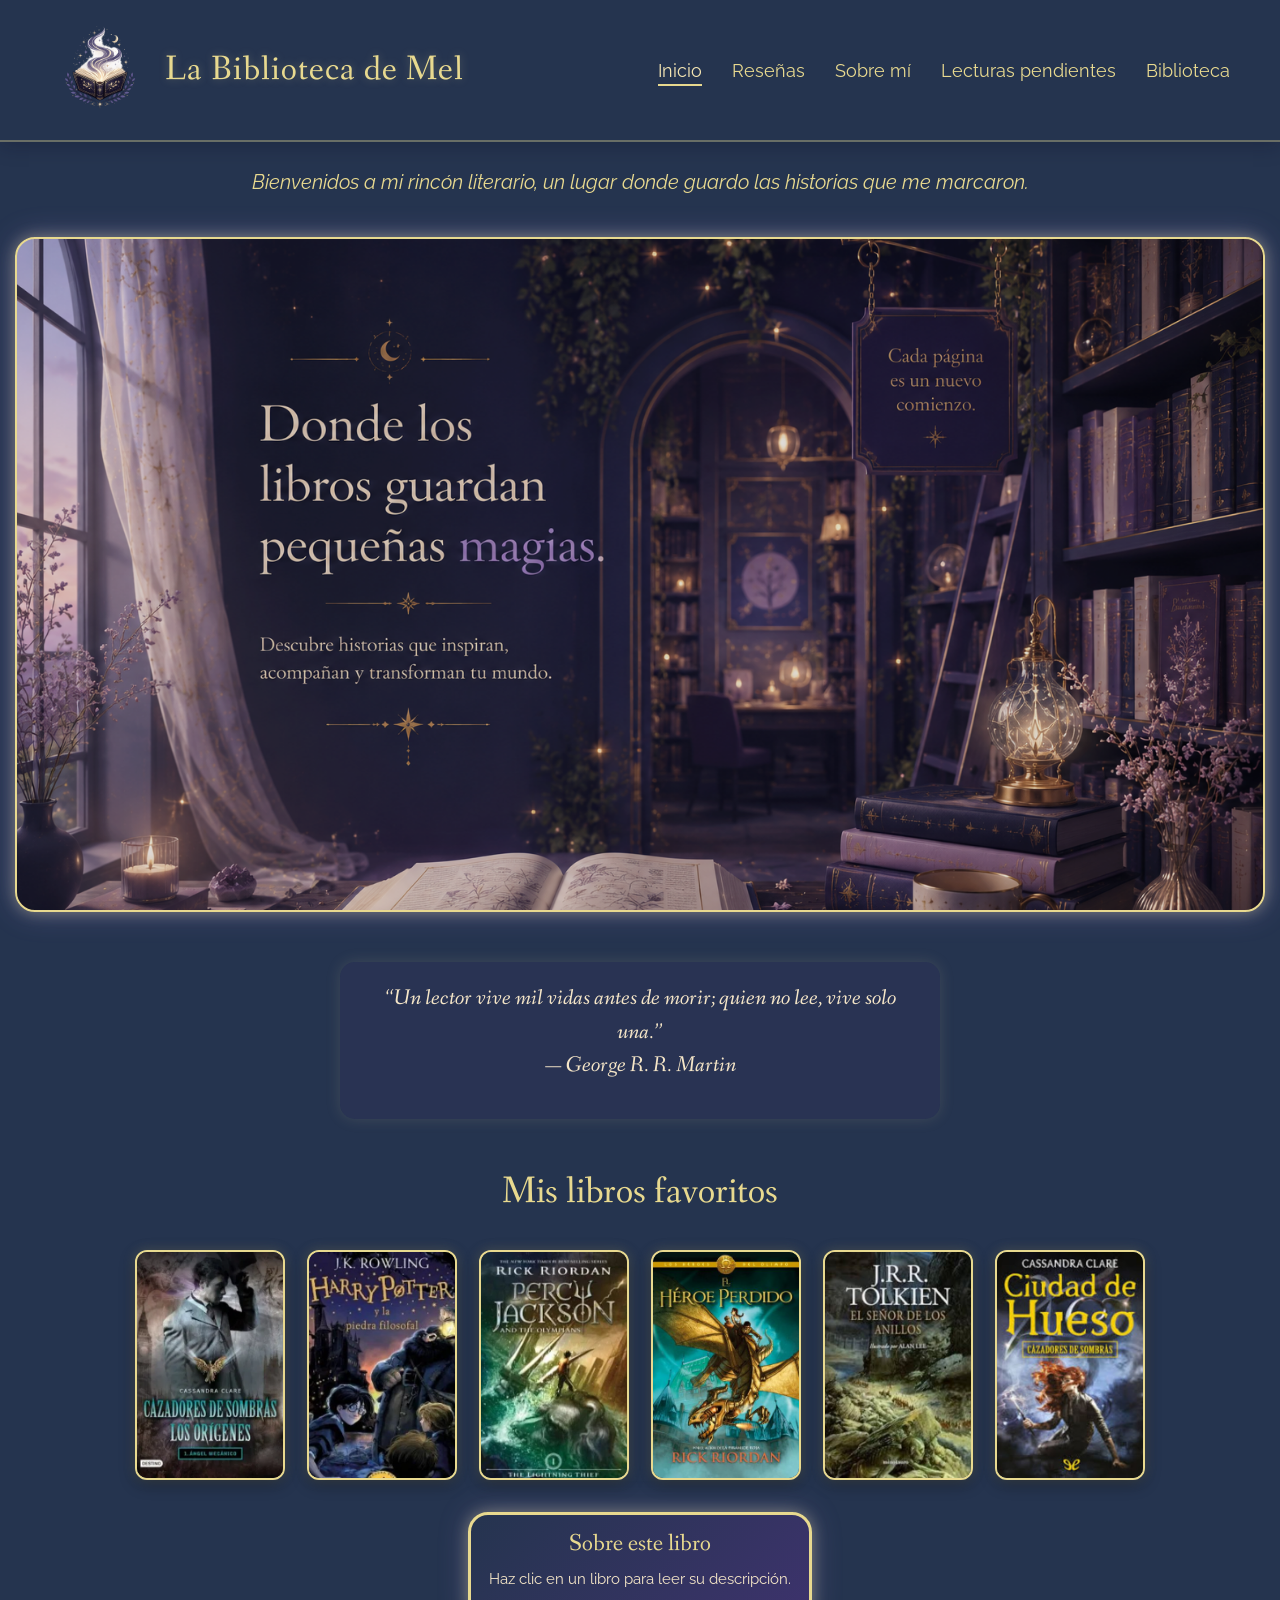
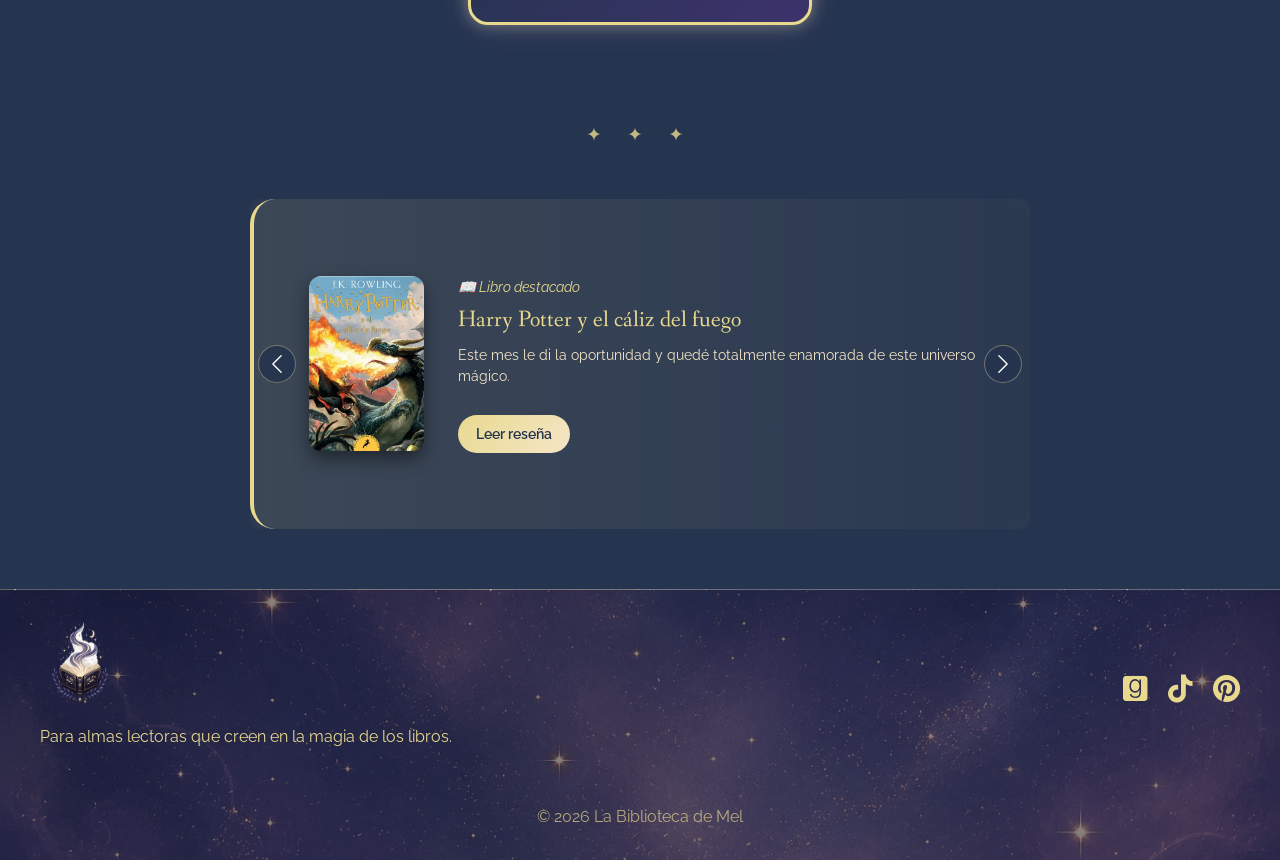
==== commit 5d6fb69f: "optimizacion de todo 2.0" ====
--- a/index.html
+++ b/index.html
@@ -11,6 +11,7 @@
 
     <link rel="preconnect" href="https://fonts.googleapis.com">
     <link rel="preconnect" href="https://fonts.gstatic.com" crossorigin>
+
     <link href="https://fonts.googleapis.com/css2?family=Alef:wght@400;700&family=Fanwood+Text:ital@0;1&family=Raleway:ital,wght@0,100..900;1,100..900&display=swap" rel="stylesheet">
 
     <link rel="stylesheet" href="https://cdnjs.cloudflare.com/ajax/libs/font-awesome/6.5.1/css/all.min.css">
@@ -41,8 +42,9 @@
             Bienvenidos a mi rincón literario, un lugar donde guardo las historias que me marcaron.
         </p>
 
-        <section class="hero" aria-label="Imagen principal de una biblioteca mágica">
-            <div class="overlay" aria-hidden="true"></div>
+        <section class="hero" aria-labelledby="titulo-hero">
+            <div class="overlay">
+            </div>
         </section>
 
         <section class="frase-literaria" aria-label="Frase literaria destacada">
@@ -58,82 +60,33 @@
 
             <div class="galeria">
                 <div class="item">
-                    <img
-                        src="./assents/1,1 (1).webp"
-                        alt="Portada del libro Ángel mecánico de Cassandra Clare"
-                        loading="lazy"
-                        decoding="async"
-                        tabindex="0"
-                        role="button"
-                        data-link="./pages/reseñas.html#resena-angel"
-                        data-descripcion="En el Londres victoriano, Tessa Gray descubre un mundo oculto lleno de cazadores de sombras, magia y peligros.">
-                </div>
-
-                <div class="item">
-                    <img
-                        src="./assents/2 (4) (1).jpg"
-                        alt="Portada del libro Harry Potter y la piedra filosofal de J. K. Rowling"
-                        loading="lazy"
-                        decoding="async"
-                        tabindex="0"
-                        role="button"
-                        data-link="./pages/reseñas.html#resena-harry"
-                        data-descripcion="Harry Potter descubre que es un mago y comienza sus estudios en Hogwarts, donde vivirá aventuras, amistades y misterios mágicos.">
-                </div>
-
-                <div class="item">
-                    <img
-                        src="./assents/3 (3) (1).jpg"
-                        alt="Portada del libro Percy Jackson y el ladrón del rayo de Rick Riordan"
-                        loading="lazy"
-                        decoding="async"
-                        tabindex="0"
-                        role="button"
-                        data-link="./pages/reseñas.html#resena-percy"
-                        data-descripcion="Percy y sus amigos deben encontrar el Vellocino de Oro para salvar el Campamento Mestizo mientras enfrentan monstruos y desafíos.">
-                </div>
-
-                <div class="item">
-                    <img
-                        src="./assents/4 (1).jpg"
-                        alt="Portada del libro El héroe perdido de Rick Riordan"
-                        loading="lazy"
-                        decoding="async"
-                        tabindex="0"
-                        role="button"
-                        data-link="./pages/reseñas.html#resena-heroes"
-                        data-descripcion="Una nueva generación de semidioses debe unirse para detener el despertar de Gea.">
-                </div>
-
-                <div class="item">
-                    <img
-                        src="./assents/5 (1).jpg"
-                        alt="Portada del libro El señor de los anillos"
-                        loading="lazy"
-                        decoding="async"
-                        tabindex="0"
-                        role="button"
-                        data-link="./pages/reseñas.html#resena-lotr"
-                        data-descripcion="Frodo Bolsón emprende un viaje épico para destruir el Anillo Único.">
-                </div>
-
-                <div class="item">
-                    <img
-                        src="./assents/6 (1).jpg"
-                        alt="Portada del libro Ciudad de hueso de Cassandra Clare"
-                        loading="lazy"
-                        decoding="async"
-                        tabindex="0"
-                        role="button"
-                        data-link="./pages/reseñas.html#resena-cazadores"
-                        data-descripcion="Clary Fray descubre el mundo de los cazadores de sombras.">
+                    <img src="./assents/1,1 (1).webp" alt="Portada del libro Ángel mecánico de Cassandra Clare" loading="lazy" decoding="async" tabindex="0" role="button" data-link="./pages/reseñas.html#resena-angel" data-descripcion="En el Londres victoriano, Tessa Gray descubre un mundo oculto lleno de cazadores de sombras, magia y peligros.">
+                </div>
+
+                <div class="item">
+                    <img src="./assents/2 (4) (1).jpg" alt="Portada del libro Harry Potter y la piedra filosofal de J. K. Rowling" loading="lazy" decoding="async" tabindex="0" role="button" data-link="./pages/reseñas.html#resena-harry" data-descripcion="Harry Potter descubre que es un mago y comienza sus estudios en Hogwarts, donde vivirá aventuras, amistades y misterios mágicos.">
+                </div>
+
+                <div class="item">
+                    <img src="./assents/3 (3) (1).jpg" alt="Portada del libro Percy Jackson y el ladrón del rayo de Rick Riordan" loading="lazy" decoding="async" tabindex="0" role="button" data-link="./pages/reseñas.html#resena-percy" data-descripcion="Percy descubre que es hijo de un dios griego y emprende una aventura para encontrar el rayo robado de Zeus, evitar una guerra entre los dioses y descubrir su verdadero destino.">
+                </div>
+
+                <div class="item">
+                    <img src="./assents/4 (1).jpg" alt="Portada del libro El héroe perdido de Rick Riordan" loading="lazy" decoding="async" tabindex="0" role="button" data-link="./pages/reseñas.html#resena-heroes" data-descripcion="Una nueva generación de semidioses debe unirse para detener el despertar de Gea.">
+                </div>
+
+                <div class="item">
+                    <img src="./assents/5 (1).jpg" alt="Portada del libro El señor de los anillos de J. R. R. Tolkien" loading="lazy" decoding="async" tabindex="0" role="button" data-link="./pages/reseñas.html#resena-lotr" data-descripcion="Frodo Bolsón emprende un viaje épico para destruir el Anillo Único.">
+                </div>
+
+                <div class="item">
+                    <img src="./assents/6 (1).jpg" alt="Portada del libro Ciudad de hueso de Cassandra Clare" loading="lazy" decoding="async" tabindex="0" role="button" data-link="./pages/reseñas.html#resena-cazadores" data-descripcion="Clary Fray descubre el mundo de los cazadores de sombras y sus misterios.">
                 </div>
 
                 <div id="descripcion-libro" class="descripcion-libro" aria-live="polite">
                     <h3>Sobre este libro</h3>
-                    <p id="texto-descripcion">
-                        Haz clic en un libro para leer su descripción.
-                    </p>
+                    <p id="texto-descripcion">Haz clic en un libro para leer su descripción.</p>
+
                     <a id="boton-libro" href="./pages/reseñas.html" class="btn-magico">
                         ✨ Descubrir más
                     </a>
@@ -150,18 +103,13 @@
                 <div class="carousel-inner">
                     <article class="carousel-item active">
                         <div class="destacado-slide">
-                            <img
-                                src="./assents/delmes.webp"
-                                alt="Portada de Harry Potter y el cáliz del fuego"
-                                loading="lazy"
-                                decoding="async">
+                            <img src="./assents/delmes.webp" alt="Portada del libro Harry Potter y el cáliz del fuego de J. K. Rowling" loading="lazy" decoding="async">
 
                             <div>
                                 <span>📖 Libro destacado</span>
                                 <h3>Harry Potter y el cáliz del fuego</h3>
-                                <p>
-                                    Este mes le di la oportunidad y quedé totalmente enamorada de este universo mágico.
-                                </p>
+                                <p>Este mes le di la oportunidad y quedé totalmente enamorada de este universo mágico.</p>
+
                                 <a href="./pages/reseñas.html#resena-harry" class="btn-favorito">
                                     Leer reseña
                                 </a>
@@ -171,18 +119,12 @@
 
                     <article class="carousel-item">
                         <div class="destacado-slide">
-                            <img
-                                src="./assents/destacado.jpg"
-                                alt="Fotografía de Rick Riordan"
-                                loading="lazy"
-                                decoding="async">
+                            <img src="./assents/destacado.jpg" alt="Fotografía del escritor Rick Riordan" loading="lazy" decoding="async">
 
                             <div>
                                 <span>✍️ Autor destacado</span>
                                 <h3>Rick Riordan</h3>
-                                <p>
-                                    El autor que me hizo descubrir cuánto podía disfrutar perderme entre las páginas de un libro.
-                                </p>
+                                <p>El autor que me hizo descubrir cuánto podía disfrutar perderme entre las páginas de un libro.</p>
                             </div>
                         </div>
                     </article>
@@ -191,9 +133,7 @@
                         <div class="destacado-slide destacado-cita">
                             <div>
                                 <span>🌙 Cita destacada</span>
-                                <h3>
-                                    “Siempre hay que tener cuidado con los libros y con lo que contienen, porque las palabras tienen el poder de transformarnos.”
-                                </h3>
+                                <h3>“Siempre hay que tener cuidado con los libros y con lo que contienen, porque las palabras tienen el poder de transformarnos.”</h3>
                                 <p>— Cassandra Clare</p>
                             </div>
                         </div>
@@ -201,18 +141,13 @@
 
                     <article class="carousel-item">
                         <div class="destacado-slide">
-                            <img
-                                src="./assents/biblio27.webp"
-                                alt="Portada del libro El Principito"
-                                loading="lazy"
-                                decoding="async">
+                            <img src="./assents/biblio27.webp" alt="Portada del libro El Principito de Antoine de Saint-Exupéry" loading="lazy" decoding="async">
 
                             <div>
                                 <span>✨ Recomendación especial</span>
                                 <h3>El Principito</h3>
-                                <p>
-                                    Cada vez que leas este libro vas a encontrar nuevos significados.
-                                </p>
+                                <p>Cada vez que leas este libro vas a encontrar nuevos significados.</p>
+
                                 <a href="./pages/reseñas.html" class="btn-favorito">
                                     Leer reseña
                                 </a>
@@ -266,7 +201,7 @@
         const textoDescripcion = document.getElementById("texto-descripcion");
         const botonLibro = document.getElementById("boton-libro");
 
-        function mostrarDescripcion(elemento){
+        function mostrarDescripcion(elemento) {
             textoDescripcion.textContent = elemento.dataset.descripcion;
             botonLibro.href = elemento.dataset.link;
             botonLibro.style.display = "inline-block";
@@ -284,7 +219,7 @@
             });
 
             libro.addEventListener("keydown", evento => {
-                if(evento.key === "Enter" || evento.key === " "){
+                if (evento.key === "Enter" || evento.key === " ") {
                     evento.preventDefault();
                     mostrarDescripcion(libro);
                 }
@@ -294,5 +229,4 @@
 
     <script src="https://cdn.jsdelivr.net/npm/bootstrap@5.3.8/dist/js/bootstrap.bundle.min.js"></script>
 </body>
-</html>
-
+</html>
--- a/css/styles.css
+++ b/css/styles.css
@@ -19,19 +19,13 @@
   color: #F5E6C8;
   font-family: "Raleway", sans-serif;
   animation: fondo 1s ease;
-}
-
-@keyframes fondo {
-  from {
-    opacity: 0;
-  }
-  to {
-    opacity: 1;
-  }
-}
+  min-height: 100vh;
+  overflow-x: hidden;
+}
+
 a,
 button {
-  transition: 0.3s;
+  transition: 0.3s ease;
 }
 
 a:focus-visible,
@@ -48,10 +42,18 @@
   transform: scale(0.97);
 }
 
+@keyframes fondo {
+  from {
+    opacity: 0;
+  }
+  to {
+    opacity: 1;
+  }
+}
 .entre-lectores {
+  border: 1px solid rgba(221, 210, 151, 0.35);
   border-radius: 20px;
-  border: 1px solid rgba(221, 210, 151, 0.35);
-  box-shadow: 0 0 15px rgba(221, 210, 151, 0.15);
+  box-shadow: 0 0 15px rgba(232, 217, 143, 0.12);
 }
 
 .header {
@@ -89,8 +91,8 @@
 .menu a {
   position: relative;
   color: #E8D98F;
+  font-size: 18px;
   text-decoration: none;
-  font-size: 18px;
   transition: all 0.3s ease;
 }
 .menu a::after {
@@ -103,10 +105,10 @@
   background: #E8D98F;
   transition: all 0.3s ease;
 }
-.menu a:hover {
+.menu a:hover, .menu a[aria-current=page] {
   color: #f5e6b3;
 }
-.menu a:hover::after {
+.menu a:hover::after, .menu a[aria-current=page]::after {
   width: 100%;
 }
 
@@ -133,20 +135,20 @@
   margin-top: 60px;
   padding: 15px 20px;
   color: #E8D98F;
-  border-top: 1px solid rgba(221, 210, 151, 0.3);
   background-color: #1b2740;
   background-image: url("../assents/fondofooter2.png");
   background-size: cover;
   background-position: center;
   background-repeat: no-repeat;
+  border-top: 1px solid rgba(221, 210, 151, 0.3);
   overflow: hidden;
 }
 .footer::before {
   content: "";
   position: absolute;
   inset: 0;
+  z-index: 1;
   background: rgba(12, 10, 35, 0.5);
-  z-index: 1;
   pointer-events: none;
 }
 .footer a {
@@ -162,19 +164,19 @@
 .footer-contenido {
   position: relative;
   z-index: 2;
+  display: flex;
+  align-items: center;
+  justify-content: space-between;
+  flex-wrap: wrap;
+  gap: 40px;
   max-width: 1200px;
   margin: 0 auto;
-  display: flex;
-  justify-content: space-between;
-  align-items: center;
-  flex-wrap: wrap;
-  gap: 40px;
   box-sizing: border-box;
 }
 
 .footer-logo img {
+  display: block;
   width: 80px;
-  display: block;
   margin-bottom: 10px;
 }
 
@@ -207,9 +209,9 @@
   position: relative;
   z-index: 2;
   margin: 15px 0;
-  text-align: center;
+  color: #E8D98F;
   letter-spacing: 8px;
-  color: #E8D98F;
+  text-align: center;
   opacity: 0.7;
 }
 
@@ -217,10 +219,10 @@
   display: none;
   margin-top: 20px;
   padding: 12px 25px;
-  background: #E8D98F;
   color: #25344F;
   text-decoration: none;
   font-weight: 700;
+  background: #E8D98F;
   border-radius: 10px;
   transition: all 0.3s ease;
 }
@@ -234,14 +236,15 @@
   display: none;
   margin-top: 15px;
   padding: 8px 18px;
-  font-size: 0.9rem;
-  border-radius: 20px;
-  background: linear-gradient(135deg, #E8D98F, #F5E6C8);
   color: #25344F;
   text-decoration: none;
+  font-size: 0.9rem;
+  background: linear-gradient(135deg, #E8D98F, #F5E6C8);
+  border-radius: 20px;
   transition: all 0.3s ease;
 }
 .btn-magico:hover {
+  color: #25344F;
   transform: translateY(-3px);
   box-shadow: 0 0 15px rgba(221, 210, 151, 0.6), 0 0 25px rgba(183, 156, 237, 0.3);
 }
@@ -250,13 +253,14 @@
   display: inline-block;
   margin-top: 10px;
   padding: 6px 14px;
+  color: #E8D98F;
+  text-decoration: none;
+  font-size: 0.8rem;
+  font-weight: 600;
   background: rgba(221, 210, 151, 0.08);
   border: 1px solid rgba(221, 210, 151, 0.35);
   border-radius: 20px;
-  color: #E8D98F;
-  text-decoration: none;
-  font-size: 0.8rem;
-  font-weight: 600;
+  cursor: pointer;
   transition: all 0.3s ease;
 }
 .ver-mas:hover {
@@ -281,10 +285,10 @@
 .form-lectores button {
   align-self: center;
   padding: 9px 20px;
+  color: #25344F;
+  background: #E8D98F;
   border: none;
   border-radius: 25px;
-  background: #E8D98F;
-  color: #25344F;
   cursor: pointer;
   transition: all 0.3s ease;
 }
@@ -297,12 +301,12 @@
   display: inline-block;
   margin-top: 12px;
   padding: 8px 18px;
-  border-radius: 20px;
-  background: linear-gradient(135deg, #E8D98F, #F5E6C8);
   color: #25344F;
   text-decoration: none;
   font-size: 0.9rem;
   font-weight: 600;
+  background: linear-gradient(135deg, #E8D98F, #F5E6C8);
+  border-radius: 20px;
   transition: all 0.3s ease;
 }
 .btn-favorito:hover {
@@ -324,54 +328,38 @@
   box-shadow: 0 10px 25px rgba(0, 0, 0, 0.6), 0 0 20px rgba(221, 210, 151, 0.45);
 }
 .pendiente-card img {
-  cursor: pointer;
   width: 130px;
   height: 195px;
   object-fit: cover;
+  border: 2px solid rgba(221, 210, 151, 0.6);
   border-radius: 12px;
-  border: 2px solid rgba(221, 210, 151, 0.6);
+  cursor: pointer;
   box-shadow: 0 6px 18px rgba(0, 0, 0, 0.45), 0 0 12px rgba(221, 210, 151, 0.25);
   transition: all 0.3s ease;
 }
 .pendiente-card h3 {
-  font-size: 1.05rem;
   margin-top: 12px;
   margin-bottom: 4px;
+  font-size: 1.05rem;
 }
 .pendiente-card p {
+  margin: 0;
   font-size: 0.9rem;
   opacity: 0.85;
-  margin: 0;
-}
-
-.titulo-pendientes {
-  font-family: "Fanwood Text", serif;
-  font-size: 3.3rem;
-  color: #E8D98F;
-  text-align: center;
-  animation: destello 2.5s ease-in-out infinite;
-}
-
-@keyframes destello {
-  0%, 100% {
-    letter-spacing: 0;
-  }
-  50% {
-    letter-spacing: 2px;
-  }
-}
+}
+
 .libro-biblioteca {
+  position: relative;
   width: 130px;
   text-align: center;
-  position: relative;
 }
 .libro-biblioteca img {
   width: 130px;
   height: 195px;
   object-fit: cover;
+  margin-bottom: 12px;
+  border: 2px solid rgba(221, 210, 151, 0.5);
   border-radius: 12px;
-  border: 2px solid rgba(221, 210, 151, 0.5);
-  margin-bottom: 12px;
   transition: all 0.3s ease;
 }
 .libro-biblioteca img:hover {
@@ -398,9 +386,9 @@
   width: 115px;
   height: 170px;
   object-fit: cover;
+  margin-bottom: 12px;
+  border: 2px solid rgba(221, 210, 151, 0.5);
   border-radius: 12px;
-  border: 2px solid rgba(221, 210, 151, 0.5);
-  margin-bottom: 12px;
 }
 .resena-card h3 {
   min-height: 48px;
@@ -418,9 +406,9 @@
   align-items: center;
   gap: 25px;
   padding: 25px;
+  background: linear-gradient(135deg, rgba(232, 217, 143, 0.12), rgba(62, 50, 110, 0.35));
+  border-left: 4px solid #E8D98F;
   border-radius: 25px;
-  border-left: 4px solid #E8D98F;
-  background: linear-gradient(135deg, rgba(232, 217, 143, 0.12), rgba(62, 50, 110, 0.35));
   box-shadow: 0 0 18px rgba(232, 217, 143, 0.12);
 }
 
@@ -459,7 +447,8 @@
   inset: 0;
   background: rgba(12, 10, 35, 0.12);
 }
-.hero h1 {
+.hero h1,
+.hero h2 {
   color: #F5E6C8;
   font-family: "Fanwood Text", serif;
   font-size: 2.8rem;
@@ -551,7 +540,7 @@
   margin-top: 10px;
 }
 .item.seleccionado img {
-  border: 2px solid #DDD297;
+  border: 2px solid #E8D98F;
   transform: rotateY(12deg) translateY(-8px);
   box-shadow: 0 0 20px rgba(221, 210, 151, 0.8), 0 0 40px rgba(183, 156, 237, 0.6);
 }
@@ -796,7 +785,7 @@
   max-width: none;
   border: 2px solid rgba(221, 210, 151, 0.4);
   border-radius: 20px;
-  box-shadow: 0 0 15px rgba(221, 210, 151, 0.25), 0 0 30px rgba(183, 156, 237, 0.15);
+  box-shadow: 0 0 15px rgba(232, 217, 143, 0.12), 0 0 30px rgba(183, 156, 237, 0.15);
 }
 .sobre-imagen::before {
   content: "✦";
@@ -928,8 +917,8 @@
 }
 
 .lectura-card {
+  border: 1px solid rgba(232, 217, 143, 0.3);
   border-radius: 20px;
-  border: 1px solid rgba(232, 217, 143, 0.3);
   box-shadow: 0 0 15px rgba(232, 217, 143, 0.12);
   display: flex;
   align-items: center;
@@ -1016,18 +1005,20 @@
   text-align: center;
 }
 
+.estadisticas-biblioteca,
+.leyenda-biblioteca {
+  color: rgba(245, 230, 200, 0.8);
+  text-align: center;
+}
+
 .estadisticas-biblioteca {
   margin-bottom: 45px;
-  color: rgba(245, 230, 200, 0.8);
   font-style: italic;
-  text-align: center;
 }
 
 .leyenda-biblioteca {
   margin-bottom: 30px;
-  color: rgba(245, 230, 200, 0.8);
   font-size: 0.9rem;
-  text-align: center;
 }
 
 .genero-biblioteca {
@@ -1081,6 +1072,14 @@
 .pendientes h2 {
   margin-bottom: 10px;
   font-size: 3rem;
+}
+
+.titulo-pendientes {
+  color: #E8D98F;
+  font-family: "Fanwood Text", serif;
+  font-size: 3.3rem;
+  text-align: center;
+  animation: destello 2.5s ease-in-out infinite;
 }
 
 .intro-pendientes {
@@ -1097,9 +1096,7 @@
   margin: 0 auto;
 }
 
-/* ========================= */
 /* MODAL SINOPSIS */
-/* ========================= */
 .modal-sinopsis {
   position: fixed;
   inset: 0;
@@ -1115,11 +1112,11 @@
   width: 90%;
   max-width: 350px;
   padding: 18px 22px;
-  text-align: center;
   color: #F5E6C8;
+  text-align: center;
   background: linear-gradient(135deg, rgba(37, 52, 79, 0.98), rgba(62, 50, 110, 0.95));
   border: 1px solid rgba(221, 210, 151, 0.4);
-  border-radius: 18px;
+  border-radius: 20px;
   box-shadow: 0 0 20px rgba(221, 210, 151, 0.2);
   animation: aparecerModal 0.25s ease;
 }
@@ -1139,18 +1136,18 @@
   position: absolute;
   top: 8px;
   right: 10px;
+  z-index: 1000;
   display: flex;
   align-items: center;
   justify-content: center;
   width: 35px;
   height: 35px;
+  color: #E8D98F;
+  font-size: 1.5rem;
   background: rgba(221, 210, 151, 0.12);
   border: none;
   border-radius: 50%;
-  color: #E8D98F;
-  font-size: 1.5rem;
   cursor: pointer;
-  z-index: 1000;
   transition: all 0.3s ease;
 }
 .cerrar-sinopsis:hover {
@@ -1158,9 +1155,7 @@
   box-shadow: 0 0 10px rgba(221, 210, 151, 0.3);
 }
 
-/* ========================= */
 /* ANIMACIONES */
-/* ========================= */
 @keyframes aparecerModal {
   from {
     opacity: 0;
@@ -1169,6 +1164,14 @@
   to {
     opacity: 1;
     transform: scale(1);
+  }
+}
+@keyframes destello {
+  0%, 100% {
+    letter-spacing: 0;
+  }
+  50% {
+    letter-spacing: 2px;
   }
 }
 .resenas {
@@ -1223,9 +1226,9 @@
 }
 .tags-resena span {
   padding: 3px 7px;
-  border-radius: 20px;
   color: #F5E6C8;
   font-size: 0.7rem;
+  border-radius: 20px;
 }
 .tags-resena span:nth-child(odd) {
   background: rgba(232, 217, 143, 0.18);
@@ -1297,10 +1300,10 @@
   right: 10px;
   width: 32px;
   height: 32px;
+  color: #E8D98F;
   background: rgba(221, 210, 151, 0.12);
   border: none;
   border-radius: 50%;
-  color: #E8D98F;
   cursor: pointer;
   transition: all 0.3s ease;
 }
@@ -1404,9 +1407,7 @@
     transform: translateY(0);
   }
 }
-/* ========================= */
 /* RESPONSIVE GENERAL */
-/* ========================= */
 body {
   overflow-x: hidden;
 }
@@ -1425,42 +1426,7 @@
   box-sizing: border-box;
 }
 
-/* ========================= */
-/* TABLETS Y LAPTOPS CHICAS */
-/* ========================= */
-@media (max-width: 1024px) {
-  .header {
-    padding: 20px 25px;
-    flex-direction: column;
-    gap: 15px;
-    text-align: center;
-  }
-  .menu {
-    margin-left: 0;
-    width: 100%;
-  }
-  .menu ul {
-    flex-wrap: wrap;
-    justify-content: center;
-    gap: 15px;
-  }
-  .hero {
-    height: 55vh;
-    padding-left: 0;
-    margin: 15px auto;
-    background-position: center top;
-  }
-  .pendientes-grid,
-  .biblioteca-grid {
-    justify-content: center;
-  }
-  .timeline-contenedor {
-    grid-template-columns: repeat(2, 1fr);
-  }
-}
-/* ========================= */
-/* DESTACADOS DEL MES */
-/* ========================= */
+/* DESTACADOS DEL MES BASE */
 .destacados-mes {
   width: 85%;
   max-width: 650px;
@@ -1545,38 +1511,65 @@
   right: 8px;
 }
 
-/* ========================= */
+/* TABLETS Y LAPTOPS CHICAS */
+@media (max-width: 1024px) {
+  .header {
+    padding: 20px 25px;
+    flex-direction: column;
+    gap: 15px;
+    text-align: center;
+  }
+  .menu {
+    width: 100%;
+    margin-left: 0;
+  }
+  .menu ul {
+    flex-wrap: wrap;
+    justify-content: center;
+    gap: 15px;
+  }
+  .hero {
+    height: 55vh;
+    padding-left: 0;
+    margin: 15px auto;
+    background-position: center top;
+  }
+  .pendientes-grid,
+  .biblioteca-grid {
+    justify-content: center;
+  }
+  .timeline-contenedor {
+    grid-template-columns: repeat(2, 1fr);
+  }
+}
 /* SOBRE MÍ Y TIMELINE DESKTOP/TABLET */
-/* ========================= */
 @media (min-width: 769px) {
   .sobre-contenido {
-    display: flex !important;
-    flex-direction: row !important;
-    flex-wrap: nowrap !important;
-    align-items: center !important;
-    justify-content: center !important;
-    gap: 40px !important;
+    display: flex;
+    flex-direction: row;
+    flex-wrap: nowrap;
+    align-items: center;
+    justify-content: center;
+    gap: 40px;
   }
   .sobre-imagen img {
-    width: 430px !important;
-    max-width: none !important;
+    width: 430px;
+    max-width: none;
   }
   .timeline-contenedor {
-    display: grid !important;
-    grid-template-columns: repeat(3, 1fr) !important;
-    gap: 18px !important;
-    max-width: 880px !important;
-    width: 100% !important;
-    margin: 25px auto !important;
+    display: grid;
+    grid-template-columns: repeat(3, 1fr);
+    gap: 18px;
+    max-width: 880px;
+    width: 100%;
+    margin: 25px auto;
   }
   .timeline-contenedor .evento {
-    width: auto !important;
-    max-width: none !important;
-  }
-}
-/* ========================= */
+    width: auto;
+    max-width: none;
+  }
+}
 /* FAVORITOS EN TABLET / IPAD */
-/* ========================= */
 @media (min-width: 769px) and (max-width: 1199px) {
   .libros {
     max-width: 950px;
@@ -1614,39 +1607,41 @@
     margin: 22px auto 25px;
   }
 }
-/* ========================= */
 /* IPAD MINI */
-/* ========================= */
 @media (min-width: 700px) and (max-width: 820px) {
   .libros {
     max-width: 780px;
     margin: 0 auto;
   }
   .galeria {
-    display: grid !important;
-    grid-template-columns: repeat(4, 1fr) !important;
-    justify-items: center !important;
-    align-items: start !important;
-    gap: 18px !important;
-    width: 100% !important;
-    max-width: 700px !important;
-    margin: 30px auto 0 !important;
+    display: grid;
+    grid-template-columns: repeat(4, 1fr);
+    justify-items: center;
+    align-items: start;
+    gap: 18px;
+    width: 100%;
+    max-width: 700px;
+    margin: 30px auto 0;
   }
   .item {
-    width: 125px !important;
-    margin: 0 !important;
+    width: 125px;
+    margin: 0;
   }
   .item img {
-    width: 115px !important;
-    height: 175px !important;
-    object-fit: cover !important;
-    transform: none !important;
+    width: 115px;
+    height: 175px;
+    object-fit: cover;
+    transform: none;
+  }
+  .item img:hover,
+  .item.seleccionado img {
+    transform: none;
   }
   .descripcion-libro {
-    grid-column: 1/-1 !important;
-    width: 88% !important;
-    max-width: 420px !important;
-    margin: 20px auto 25px !important;
+    grid-column: 1/-1;
+    width: 88%;
+    max-width: 420px;
+    margin: 20px auto 25px;
   }
   .destacados-mes {
     width: 88%;
@@ -1693,9 +1688,7 @@
     margin: 0 auto;
   }
 }
-/* ========================= */
 /* CELULARES Y TABLETS CHICAS */
-/* ========================= */
 @media (max-width: 768px) {
   .header {
     flex-direction: column;
@@ -1891,9 +1884,7 @@
     text-align: center;
   }
 }
-/* ========================= */
 /* CELULARES */
-/* ========================= */
 @media (max-width: 480px) {
   .header {
     padding: 12px;
@@ -1981,9 +1972,7 @@
     height: 150px;
   }
 }
-/* ========================= */
 /* CELULARES MUY CHICOS */
-/* ========================= */
 @media (max-width: 375px) {
   .galeria {
     grid-template-columns: repeat(2, 1fr);
@@ -2029,9 +2018,7 @@
     right: 3px;
   }
 }
-/* ========================= */
 /* PANTALLAS GRANDES */
-/* ========================= */
 @media (min-width: 1200px) {
   main {
     max-width: 1400px;
@@ -2070,9 +2057,7 @@
     max-width: 1100px;
   }
 }
-/* ========================= */
 /* PANTALLAS MUY GRANDES */
-/* ========================= */
 @media (min-width: 1600px) {
   main {
     max-width: 1350px;
@@ -2085,9 +2070,7 @@
     margin: 0 auto;
   }
 }
-/* ========================= */
 /* REDUCIR MOVIMIENTO */
-/* ========================= */
 @media (prefers-reduced-motion: reduce) {
   * {
     animation: none !important;
